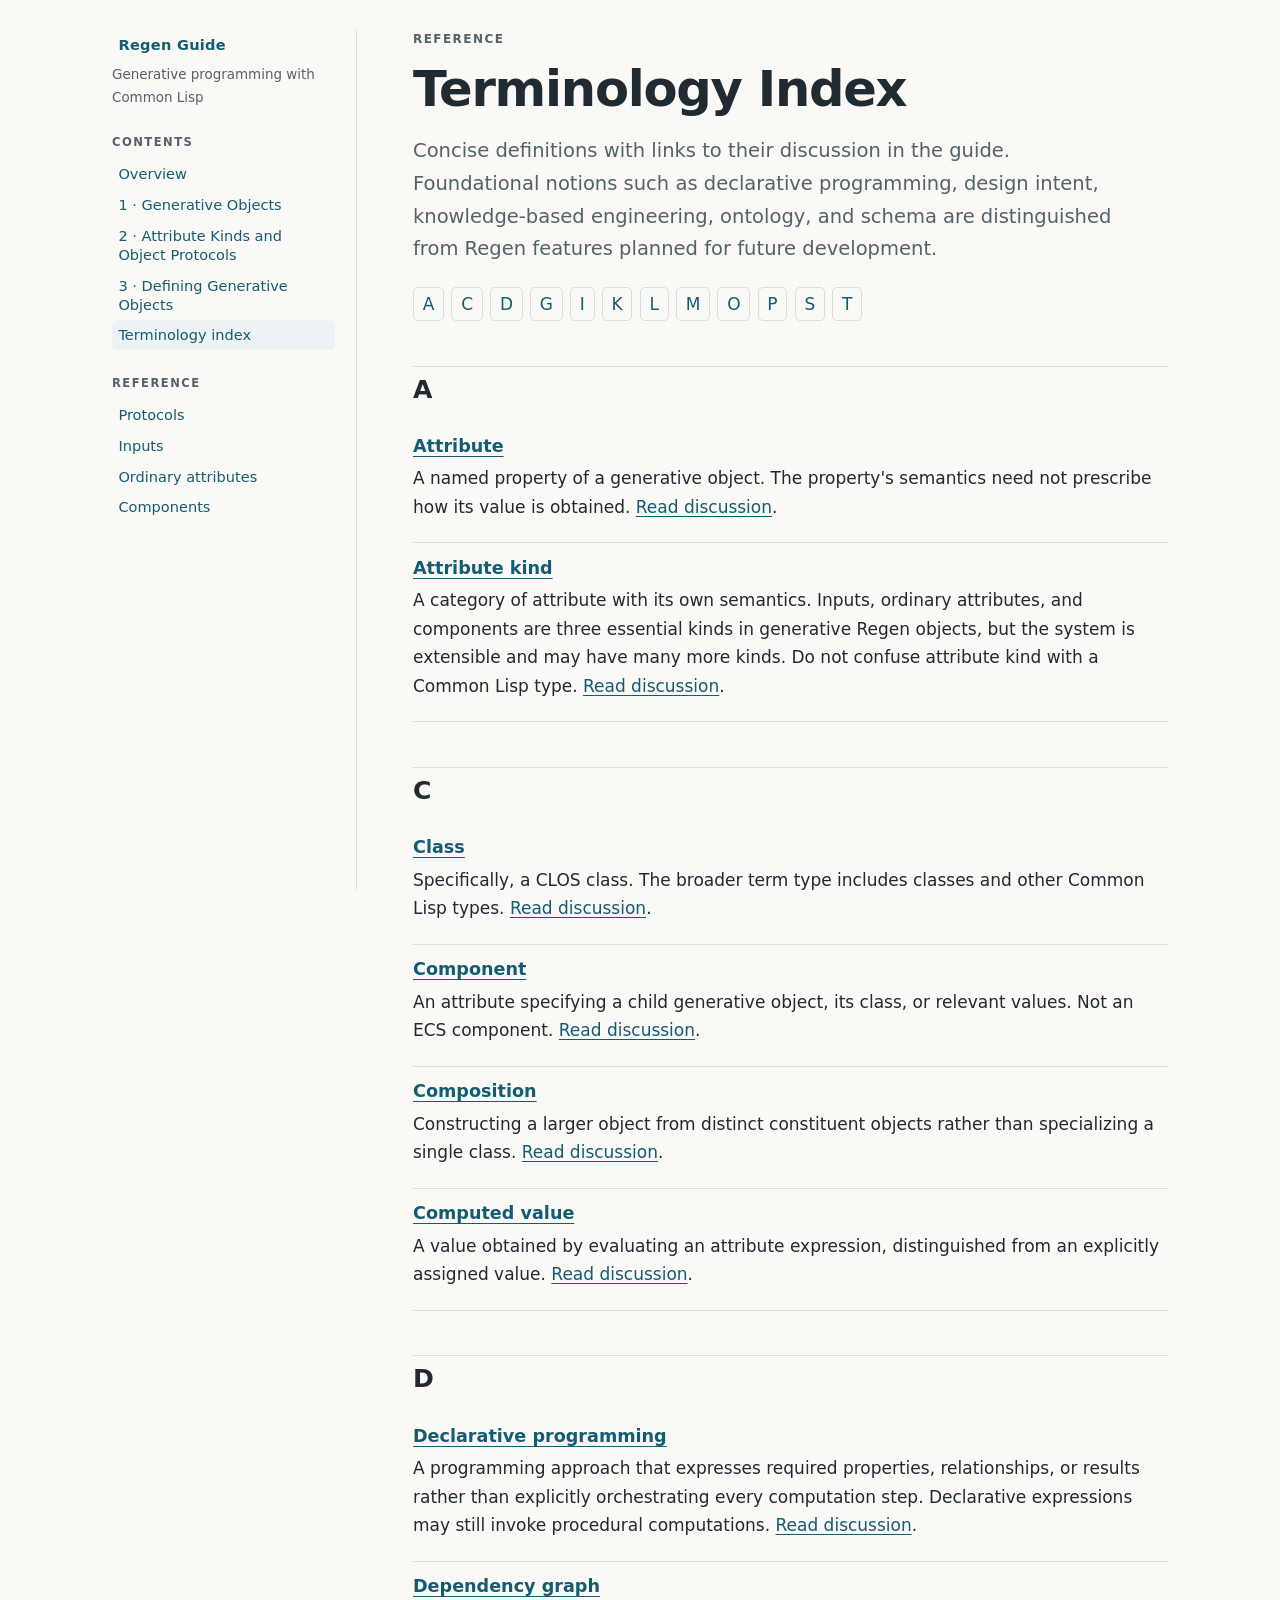
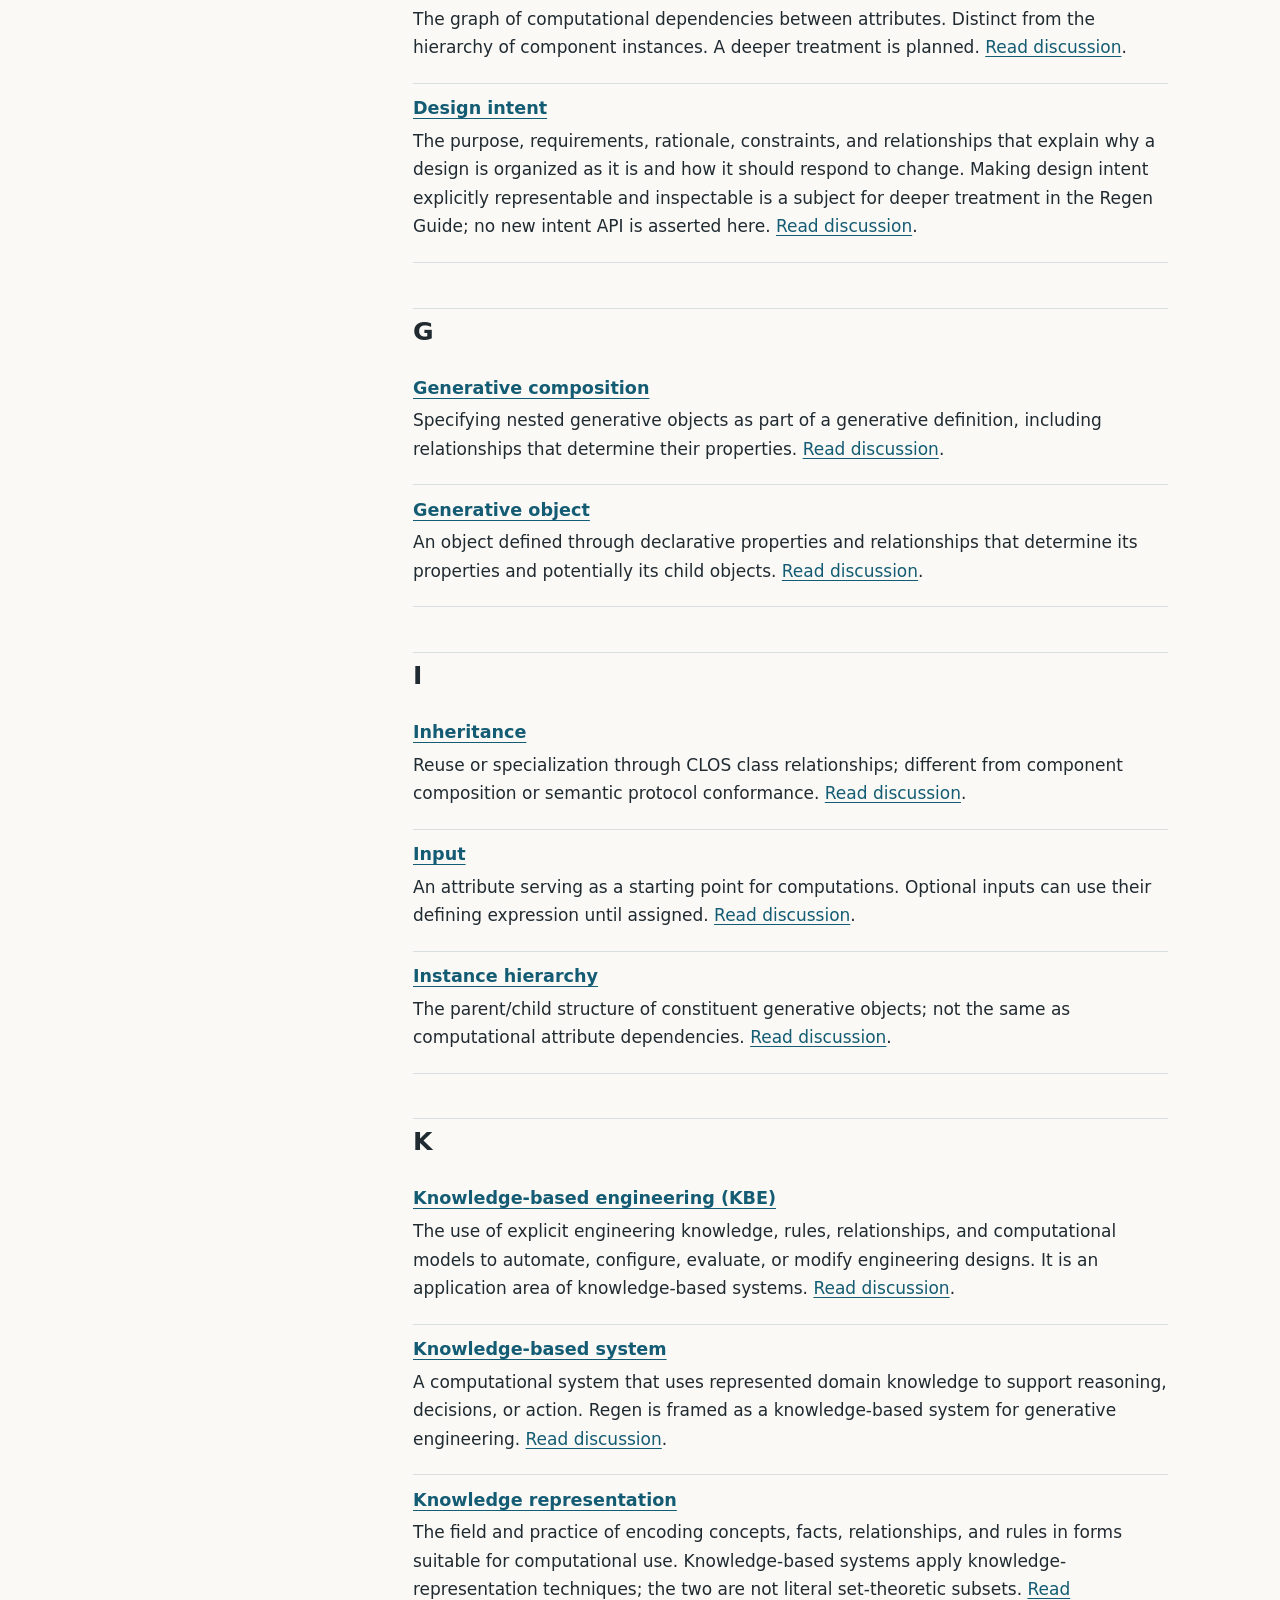
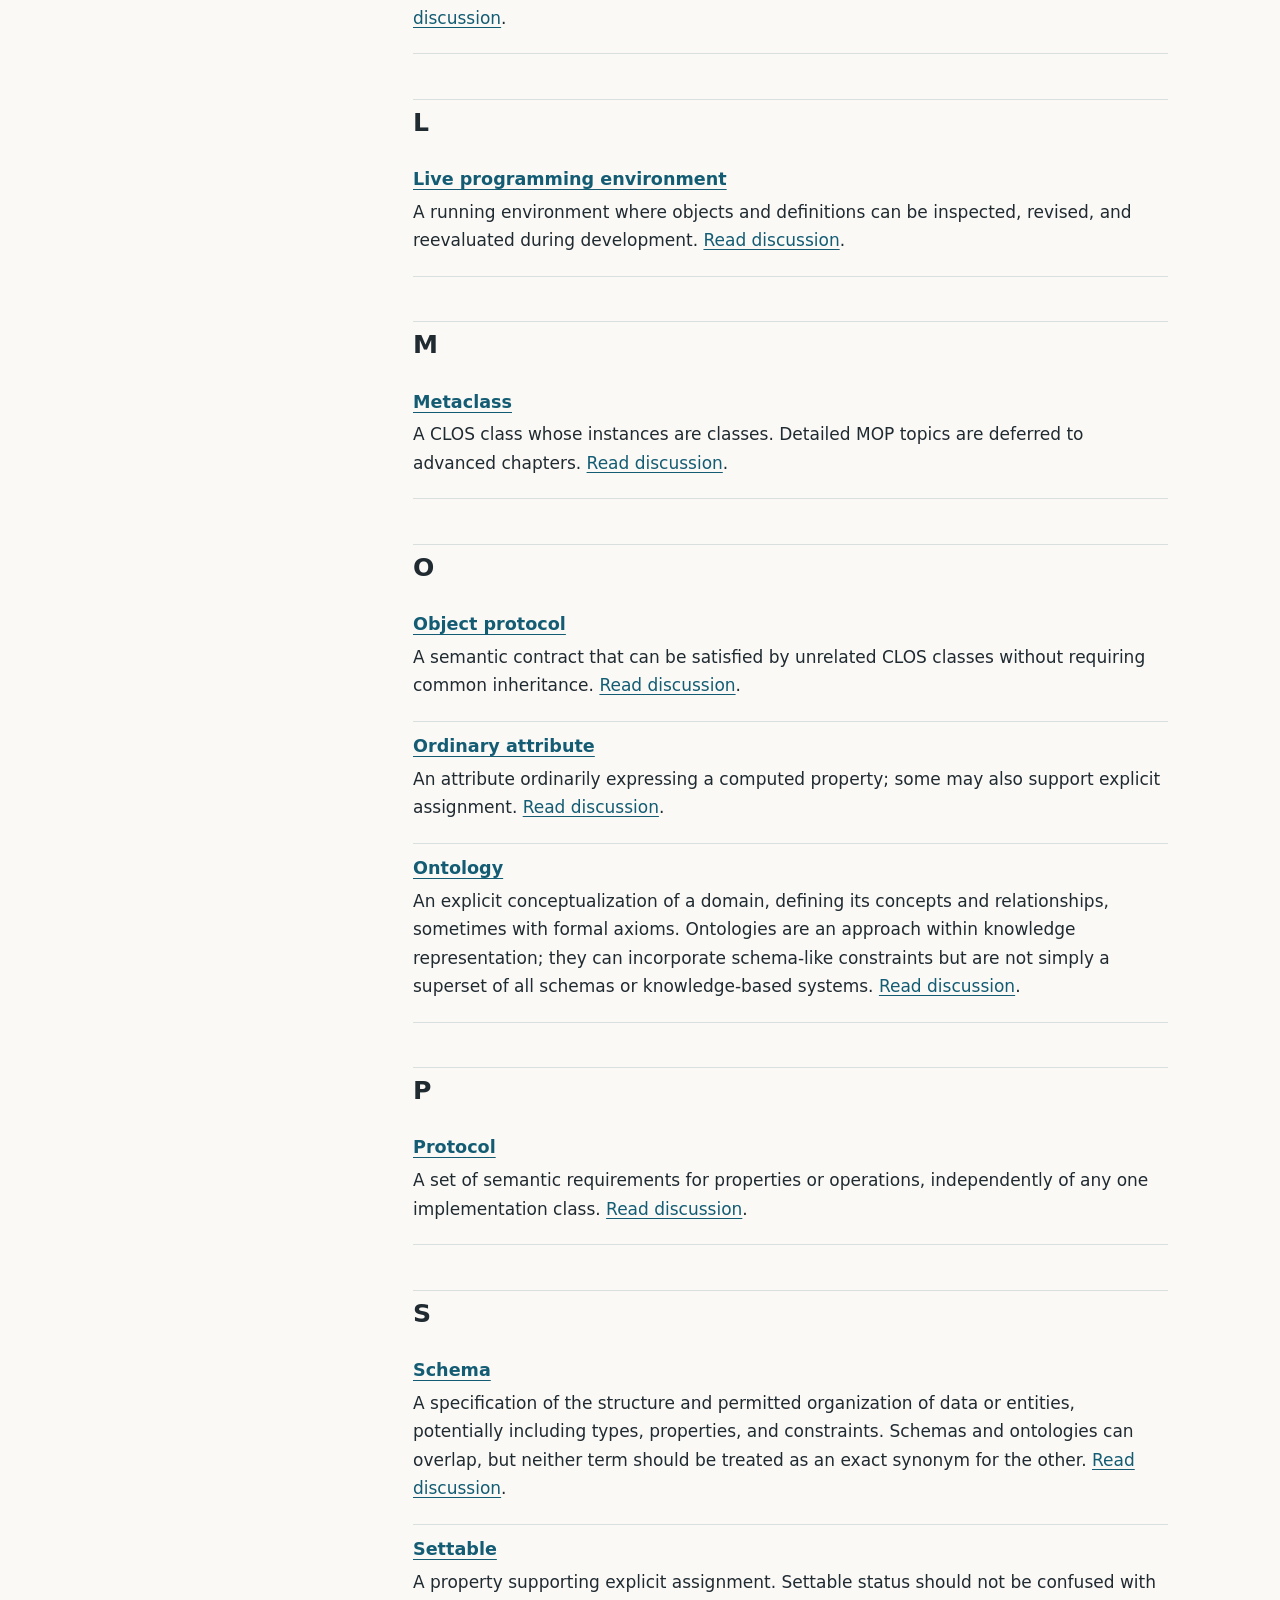
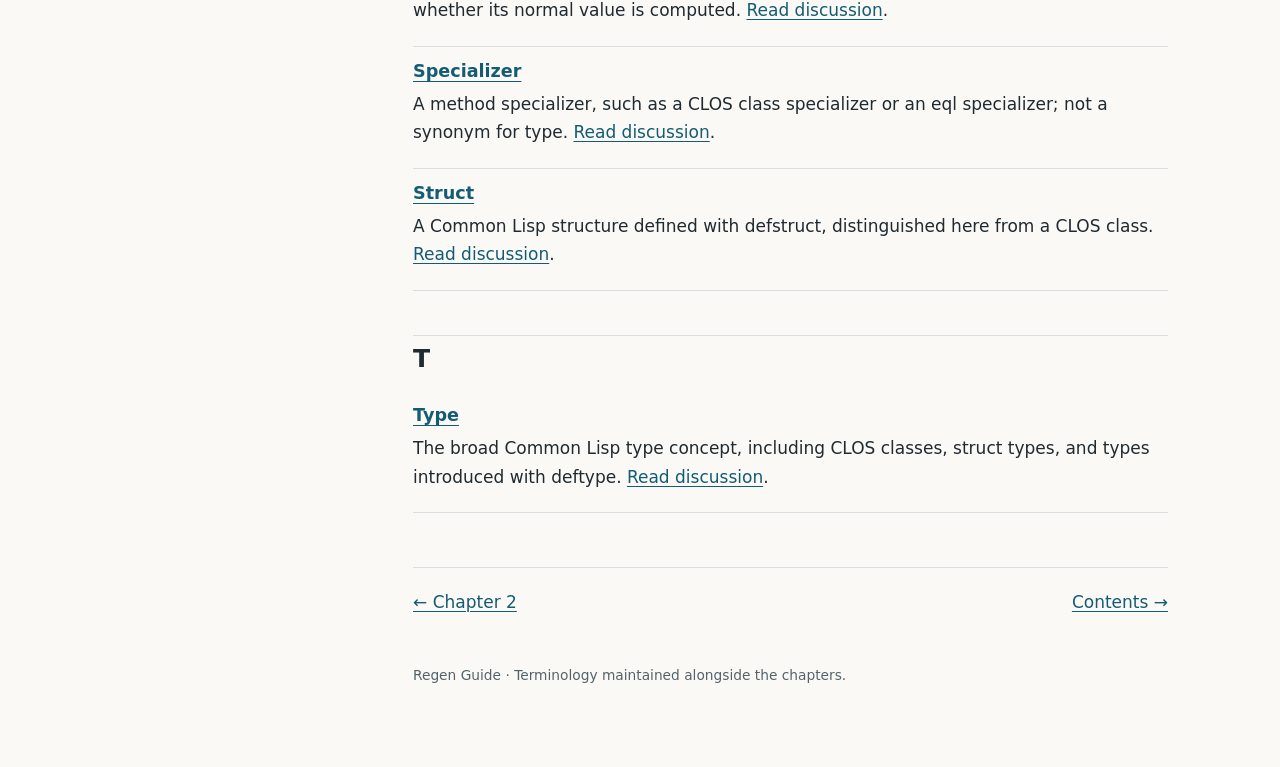
==== glossary.html @ fa3b8a9c "Link Chapter 3 into guide navigation" ====
<!doctype html><html lang="en"><head><meta charset="utf-8"><meta name="viewport" content="width=device-width,initial-scale=1"><meta name="description" content="Alphabetical terminology index for Regen generative programming"><title>Terminology Index · Regen Guide</title><link rel="stylesheet" href="assets/site.css"></head><body><a class="skip" href="#content">Skip to content</a><div class="layout"><aside class="sidebar" aria-label="Guide navigation"><a class="brand" href="index.html">Regen Guide</a><p class="subtitle">Generative programming with Common Lisp</p><nav class="links"><div class="nav-heading">Contents</div><a href="index.html">Overview</a><a href="chapters/01-generative-objects.html">1 · Generative Objects</a><a href="chapters/02-attribute-kinds-and-object-protocols.html">2 · Attribute Kinds and Object Protocols</a><a href="chapters/03-defining-generative-objects.html">3 · Defining Generative Objects</a><a href="glossary.html" aria-current="page">Terminology index</a><div class="nav-heading">Reference</div><a href="#protocol">Protocols</a><a href="#input">Inputs</a><a href="#ordinary-attribute">Ordinary attributes</a><a href="#component">Components</a></nav></aside><main id="content"><header class="eyebrow">Reference</header><h1>Terminology Index</h1><p class="lead">Concise definitions with links to their discussion in the guide. Foundational notions such as declarative programming, design intent, knowledge-based engineering, ontology, and schema are distinguished from Regen features planned for future development.</p><nav aria-label="Alphabetical index" class="alphabet"><a href="#letter-A">A</a><a href="#letter-C">C</a><a href="#letter-D">D</a><a href="#letter-G">G</a><a href="#letter-I">I</a><a href="#letter-K">K</a><a href="#letter-L">L</a><a href="#letter-M">M</a><a href="#letter-O">O</a><a href="#letter-P">P</a><a href="#letter-S">S</a><a href="#letter-T">T</a></nav><dl><h2 id="letter-A">A</h2><div class="definition term" id="attribute"><dt><a href="#attribute">Attribute</a></dt><dd>A named property of a generative object. The property's semantics need not prescribe how its value is obtained. <a href="chapters/02-attribute-kinds-and-object-protocols.html#2-1">Read discussion</a>.</dd></div><div class="definition term" id="attribute-kind"><dt><a href="#attribute-kind">Attribute kind</a></dt><dd>A category of attribute with its own semantics. Inputs, ordinary attributes, and components are three essential kinds in generative Regen objects, but the system is extensible and may have many more kinds. Do not confuse attribute kind with a Common Lisp type. <a href="chapters/02-attribute-kinds-and-object-protocols.html#2-1">Read discussion</a>.</dd></div><h2 id="letter-C">C</h2><div class="definition term" id="class"><dt><a href="#class">Class</a></dt><dd>Specifically, a CLOS class. The broader term type includes classes and other Common Lisp types. <a href="chapters/01-generative-objects.html#1-5">Read discussion</a>.</dd></div><div class="definition term" id="component"><dt><a href="#component">Component</a></dt><dd>An attribute specifying a child generative object, its class, or relevant values. Not an ECS component. <a href="chapters/02-attribute-kinds-and-object-protocols.html#2-4">Read discussion</a>.</dd></div><div class="definition term" id="composition"><dt><a href="#composition">Composition</a></dt><dd>Constructing a larger object from distinct constituent objects rather than specializing a single class. <a href="chapters/02-attribute-kinds-and-object-protocols.html#2-5">Read discussion</a>.</dd></div><div class="definition term" id="computed-value"><dt><a href="#computed-value">Computed value</a></dt><dd>A value obtained by evaluating an attribute expression, distinguished from an explicitly assigned value. <a href="chapters/02-attribute-kinds-and-object-protocols.html#2-3">Read discussion</a>.</dd></div><h2 id="letter-D">D</h2><div class="definition term" id="declarative-programming"><dt><a href="#declarative-programming">Declarative programming</a></dt><dd>A programming approach that expresses required properties, relationships, or results rather than explicitly orchestrating every computation step. Declarative expressions may still invoke procedural computations. <a href="chapters/01-generative-objects.html#1-2">Read discussion</a>.</dd></div><div class="definition term" id="dependency-graph"><dt><a href="#dependency-graph">Dependency graph</a></dt><dd>The graph of computational dependencies between attributes. Distinct from the hierarchy of component instances. A deeper treatment is planned. <a href="chapters/01-generative-objects.html#1-4">Read discussion</a>.</dd></div><div class="definition term" id="design-intent"><dt><a href="#design-intent">Design intent</a></dt><dd>The purpose, requirements, rationale, constraints, and relationships that explain why a design is organized as it is and how it should respond to change. Making design intent explicitly representable and inspectable is a subject for deeper treatment in the Regen Guide; no new intent API is asserted here. <a href="chapters/01-generative-objects.html#1-2">Read discussion</a>.</dd></div><h2 id="letter-G">G</h2><div class="definition term" id="generative-composition"><dt><a href="#generative-composition">Generative composition</a></dt><dd>Specifying nested generative objects as part of a generative definition, including relationships that determine their properties. <a href="chapters/01-generative-objects.html#1-4">Read discussion</a>.</dd></div><div class="definition term" id="generative-object"><dt><a href="#generative-object">Generative object</a></dt><dd>An object defined through declarative properties and relationships that determine its properties and potentially its child objects. <a href="chapters/01-generative-objects.html#1-1">Read discussion</a>.</dd></div><h2 id="letter-I">I</h2><div class="definition term" id="inheritance"><dt><a href="#inheritance">Inheritance</a></dt><dd>Reuse or specialization through CLOS class relationships; different from component composition or semantic protocol conformance. <a href="chapters/02-attribute-kinds-and-object-protocols.html#2-5">Read discussion</a>.</dd></div><div class="definition term" id="input"><dt><a href="#input">Input</a></dt><dd>An attribute serving as a starting point for computations. Optional inputs can use their defining expression until assigned. <a href="chapters/02-attribute-kinds-and-object-protocols.html#2-2">Read discussion</a>.</dd></div><div class="definition term" id="instance-hierarchy"><dt><a href="#instance-hierarchy">Instance hierarchy</a></dt><dd>The parent/child structure of constituent generative objects; not the same as computational attribute dependencies. <a href="chapters/01-generative-objects.html#1-4">Read discussion</a>.</dd></div><h2 id="letter-K">K</h2><div class="definition term" id="knowledge-based-engineering"><dt><a href="#knowledge-based-engineering">Knowledge-based engineering (KBE)</a></dt><dd>The use of explicit engineering knowledge, rules, relationships, and computational models to automate, configure, evaluate, or modify engineering designs. It is an application area of knowledge-based systems. <a href="chapters/01-generative-objects.html#1-5">Read discussion</a>.</dd></div><div class="definition term" id="knowledge-based-system"><dt><a href="#knowledge-based-system">Knowledge-based system</a></dt><dd>A computational system that uses represented domain knowledge to support reasoning, decisions, or action. Regen is framed as a knowledge-based system for generative engineering. <a href="chapters/01-generative-objects.html#1-5">Read discussion</a>.</dd></div><div class="definition term" id="knowledge-representation"><dt><a href="#knowledge-representation">Knowledge representation</a></dt><dd>The field and practice of encoding concepts, facts, relationships, and rules in forms suitable for computational use. Knowledge-based systems apply knowledge-representation techniques; the two are not literal set-theoretic subsets. <a href="chapters/01-generative-objects.html#1-5">Read discussion</a>.</dd></div><h2 id="letter-L">L</h2><div class="definition term" id="live-environment"><dt><a href="#live-environment">Live programming environment</a></dt><dd>A running environment where objects and definitions can be inspected, revised, and reevaluated during development. <a href="chapters/01-generative-objects.html#1-6">Read discussion</a>.</dd></div><h2 id="letter-M">M</h2><div class="definition term" id="metaclass"><dt><a href="#metaclass">Metaclass</a></dt><dd>A CLOS class whose instances are classes. Detailed MOP topics are deferred to advanced chapters. <a href="chapters/01-generative-objects.html#1-5">Read discussion</a>.</dd></div><h2 id="letter-O">O</h2><div class="definition term" id="object-protocol"><dt><a href="#object-protocol">Object protocol</a></dt><dd>A semantic contract that can be satisfied by unrelated CLOS classes without requiring common inheritance. <a href="chapters/02-attribute-kinds-and-object-protocols.html#2-7">Read discussion</a>.</dd></div><div class="definition term" id="ordinary-attribute"><dt><a href="#ordinary-attribute">Ordinary attribute</a></dt><dd>An attribute ordinarily expressing a computed property; some may also support explicit assignment. <a href="chapters/02-attribute-kinds-and-object-protocols.html#2-3">Read discussion</a>.</dd></div><div class="definition term" id="ontology"><dt><a href="#ontology">Ontology</a></dt><dd>An explicit conceptualization of a domain, defining its concepts and relationships, sometimes with formal axioms. Ontologies are an approach within knowledge representation; they can incorporate schema-like constraints but are not simply a superset of all schemas or knowledge-based systems. <a href="chapters/01-generative-objects.html#1-5">Read discussion</a>.</dd></div><h2 id="letter-P">P</h2><div class="definition term" id="protocol"><dt><a href="#protocol">Protocol</a></dt><dd>A set of semantic requirements for properties or operations, independently of any one implementation class. <a href="chapters/02-attribute-kinds-and-object-protocols.html#2-7">Read discussion</a>.</dd></div><h2 id="letter-S">S</h2><div class="definition term" id="schema"><dt><a href="#schema">Schema</a></dt><dd>A specification of the structure and permitted organization of data or entities, potentially including types, properties, and constraints. Schemas and ontologies can overlap, but neither term should be treated as an exact synonym for the other. <a href="chapters/01-generative-objects.html#1-5">Read discussion</a>.</dd></div><div class="definition term" id="settable"><dt><a href="#settable">Settable</a></dt><dd>A property supporting explicit assignment. Settable status should not be confused with whether its normal value is computed. <a href="chapters/02-attribute-kinds-and-object-protocols.html#2-3">Read discussion</a>.</dd></div><div class="definition term" id="specializer"><dt><a href="#specializer">Specializer</a></dt><dd>A method specializer, such as a CLOS class specializer or an eql specializer; not a synonym for type. <a href="chapters/01-generative-objects.html#1-5">Read discussion</a>.</dd></div><div class="definition term" id="struct"><dt><a href="#struct">Struct</a></dt><dd>A Common Lisp structure defined with defstruct, distinguished here from a CLOS class. <a href="chapters/01-generative-objects.html#1-5">Read discussion</a>.</dd></div><h2 id="letter-T">T</h2><div class="definition term" id="type"><dt><a href="#type">Type</a></dt><dd>The broad Common Lisp type concept, including CLOS classes, struct types, and types introduced with deftype. <a href="chapters/01-generative-objects.html#1-5">Read discussion</a>.</dd></div></dl><nav class="bottomnav" aria-label="Site navigation"><a href="chapters/02-attribute-kinds-and-object-protocols.html">← Chapter 2</a><a href="index.html">Contents →</a></nav><footer>Regen Guide · Terminology maintained alongside the chapters.</footer></main></div></body></html>
---- assets/site.css ----
:root{color-scheme:light dark;--bg:#faf9f6;--ink:#202a31;--muted:#53636a;--paper:#fff;--line:#d9dedf;--accent:#145c73;--subtle:#edf3f4;--max:1120px}
@media(prefers-color-scheme:dark){:root{--bg:#171d20;--ink:#e8ebec;--muted:#acb9be;--paper:#20282c;--line:#3b494d;--accent:#91d4e5;--subtle:#273337}}
*{box-sizing:border-box}html{scroll-behavior:smooth;scroll-padding-top:1.4rem}body{margin:0;background:var(--bg);color:var(--ink);font:17px/1.68 system-ui,-apple-system,BlinkMacSystemFont,"Segoe UI",sans-serif}a{color:var(--accent);text-underline-offset:.2em}a:hover{text-decoration-thickness:2px}.skip{position:absolute;left:-1000px;top:0;background:var(--paper);padding:.5rem}.skip:focus{left:1rem;z-index:5}.layout{max-width:var(--max);margin:auto;display:grid;grid-template-columns:245px minmax(0,1fr);gap:3.5rem;padding:1.8rem 2rem 5rem}.sidebar{position:sticky;top:1.2rem;height:calc(100vh - 2.4rem);overflow-y:auto;overscroll-behavior:contain;align-self:start;border-right:1px solid var(--line);padding-right:1.3rem}.brand{font-weight:800;font-size:1.28rem;letter-spacing:.02em;text-decoration:none}.subtitle{color:var(--muted);font-size:.84rem;margin:.3rem 0 1.5rem}.nav-heading{font-size:.72rem;text-transform:uppercase;letter-spacing:.13em;color:var(--muted);font-weight:750;margin:1.5rem 0 .35rem}.sidebar a{display:block;padding:.36rem .4rem;border-radius:5px;text-decoration:none;line-height:1.32;font-size:.91rem}.sidebar a:hover,.sidebar a[aria-current=page]{background:var(--subtle)}main{min-width:0;max-width:770px}header.eyebrow{font-size:.75rem;text-transform:uppercase;letter-spacing:.12em;color:var(--muted);font-weight:750}h1,h2,h3{line-height:1.22;letter-spacing:-.025em}h1{font-size:clamp(2rem,4vw,3.1rem);margin:.6rem 0 1rem}h2{font-size:1.57rem;margin:2.8rem 0 1rem;padding-top:.5rem;border-top:1px solid var(--line)}h3{font-size:1.17rem;margin-top:1.7rem}p{margin:.85rem 0 1.3rem}ul,ol{padding-left:1.35rem}li{margin:.38rem 0}.lead{font-size:1.22rem;color:var(--muted);max-width:44rem}.card{background:var(--paper);border:1px solid var(--line);border-radius:10px;padding:1.25rem 1.4rem;margin:1rem 0}.card h3{margin:.1rem 0 .5rem}.grid{display:grid;grid-template-columns:repeat(auto-fit,minmax(230px,1fr));gap:1rem}.grid .card{margin:0}.toc{list-style:none;padding:0}.toc li{padding:.26rem 0}.note{border-left:3px solid var(--accent);background:var(--subtle);padding:.8rem 1rem;margin:1.6rem 0}.badge{font-size:.72rem;padding:.15rem .43rem;border:1px solid var(--line);border-radius:100px;color:var(--muted);white-space:nowrap}.term{scroll-margin-top:1rem}.definition{border-bottom:1px solid var(--line);padding:.65rem 0 1.1rem}.definition dt{font-weight:750;font-size:1.1rem}.definition dd{margin:.2rem 0}.alphabet{display:flex;flex-wrap:wrap;gap:.45rem;margin:1.3rem 0}.alphabet a{border:1px solid var(--line);border-radius:5px;padding:.1rem .55rem;text-decoration:none}.bottomnav{display:flex;justify-content:space-between;flex-wrap:wrap;gap:1.2rem;margin-top:3.4rem;border-top:1px solid var(--line);padding-top:1.2rem}footer{font-size:.86rem;color:var(--muted);margin-top:3rem}code{font-size:.93em;background:var(--subtle);padding:.09rem .22rem;border-radius:3px}a:focus-visible{outline:2px solid var(--accent);outline-offset:3px}@media(max-width:760px){.layout{display:block;padding:1.2rem 1.15rem 3rem}.sidebar{position:static;height:auto;border-right:0;border-bottom:1px solid var(--line);padding:0 0 1rem;margin-bottom:1.8rem}.sidebar .links{display:flex;flex-wrap:wrap;gap:.25rem}.sidebar .nav-heading{width:100%;margin:1rem 0 0}.sidebar a{font-size:.86rem;padding:.32rem .5rem}h2{margin-top:2.1rem}}
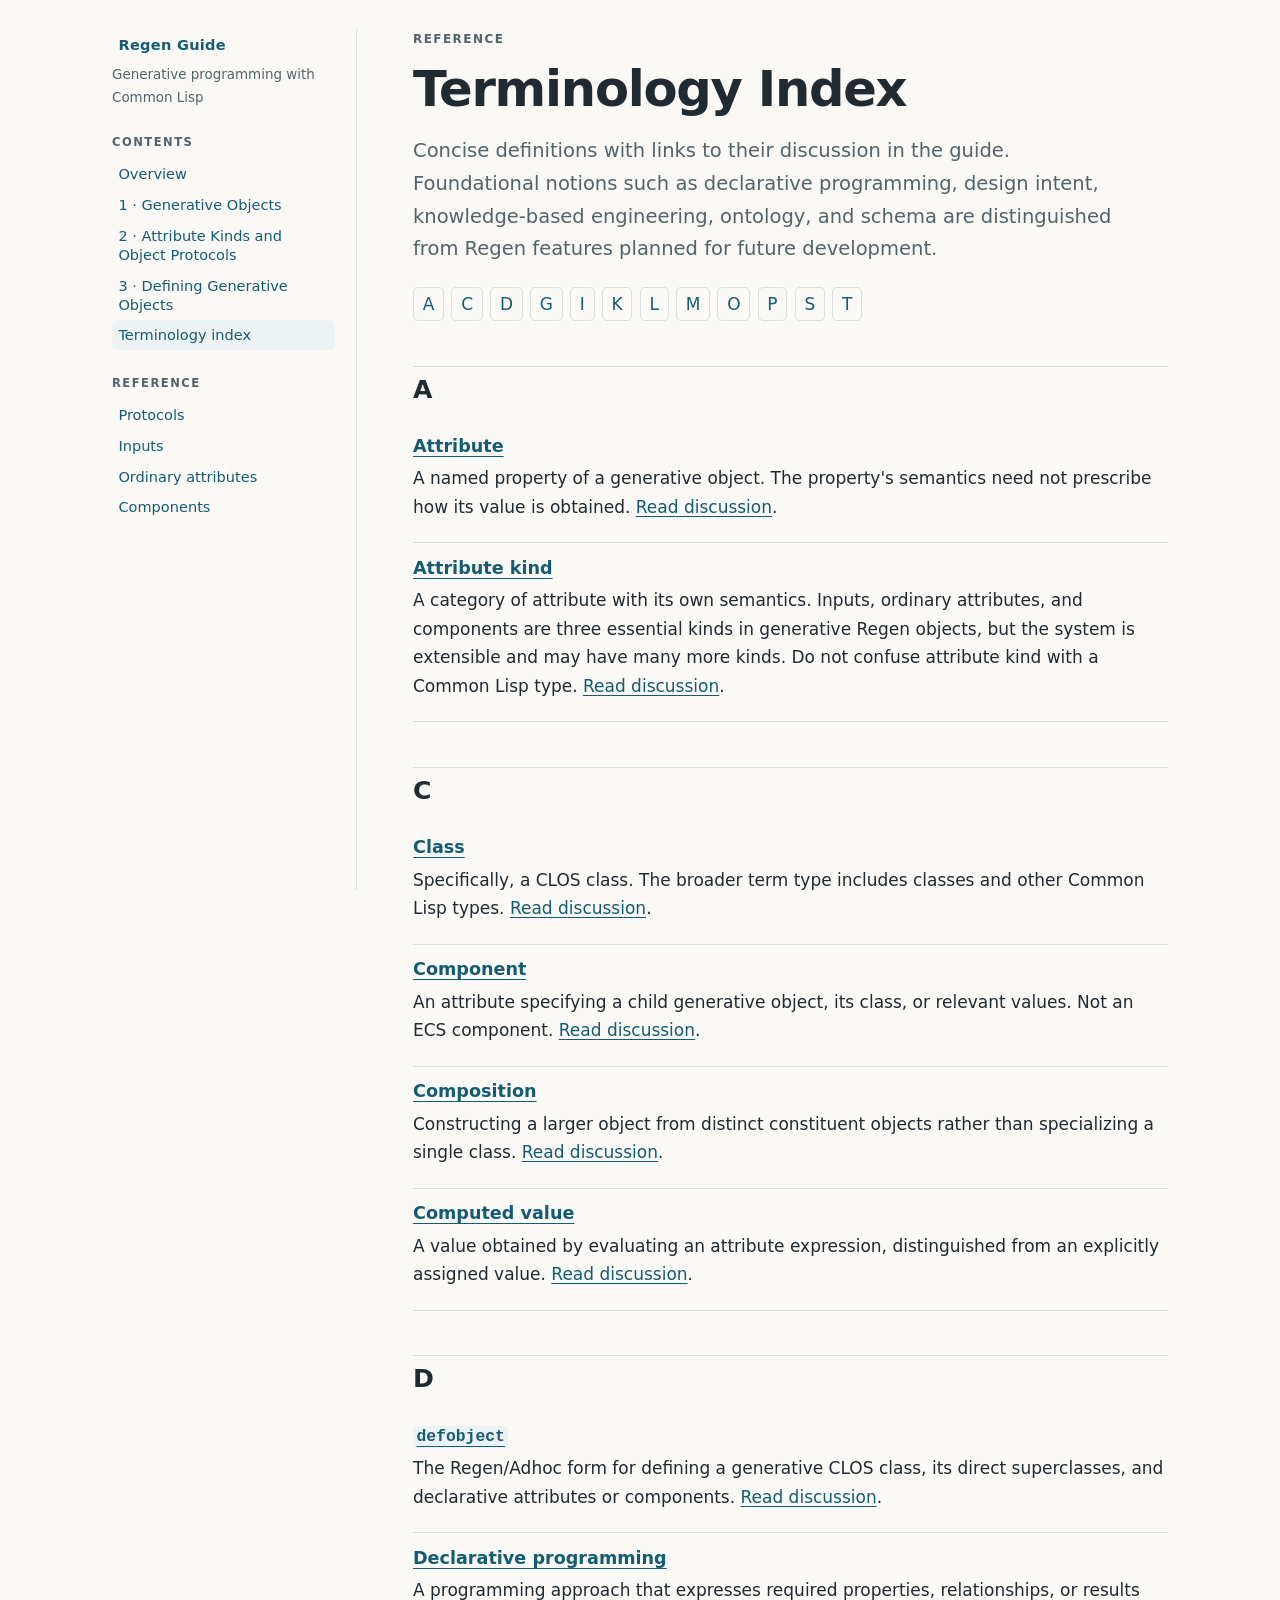
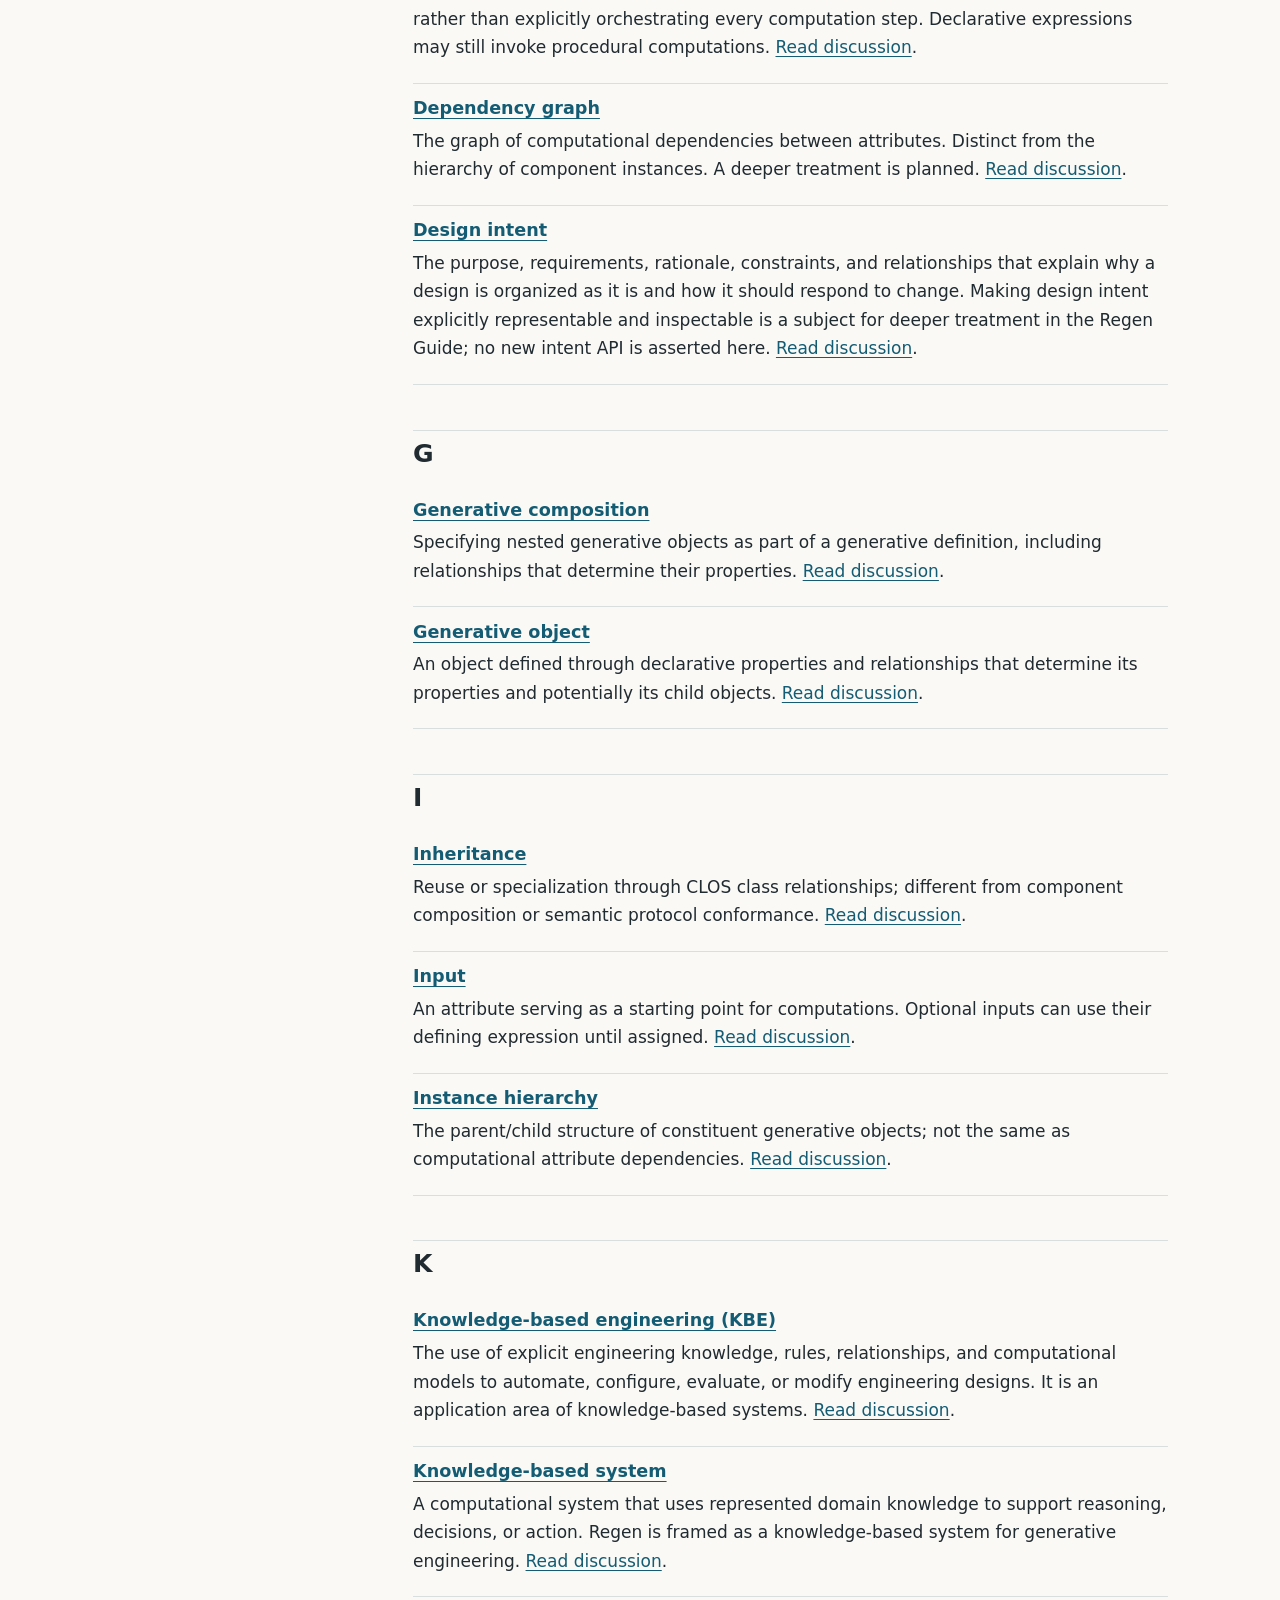
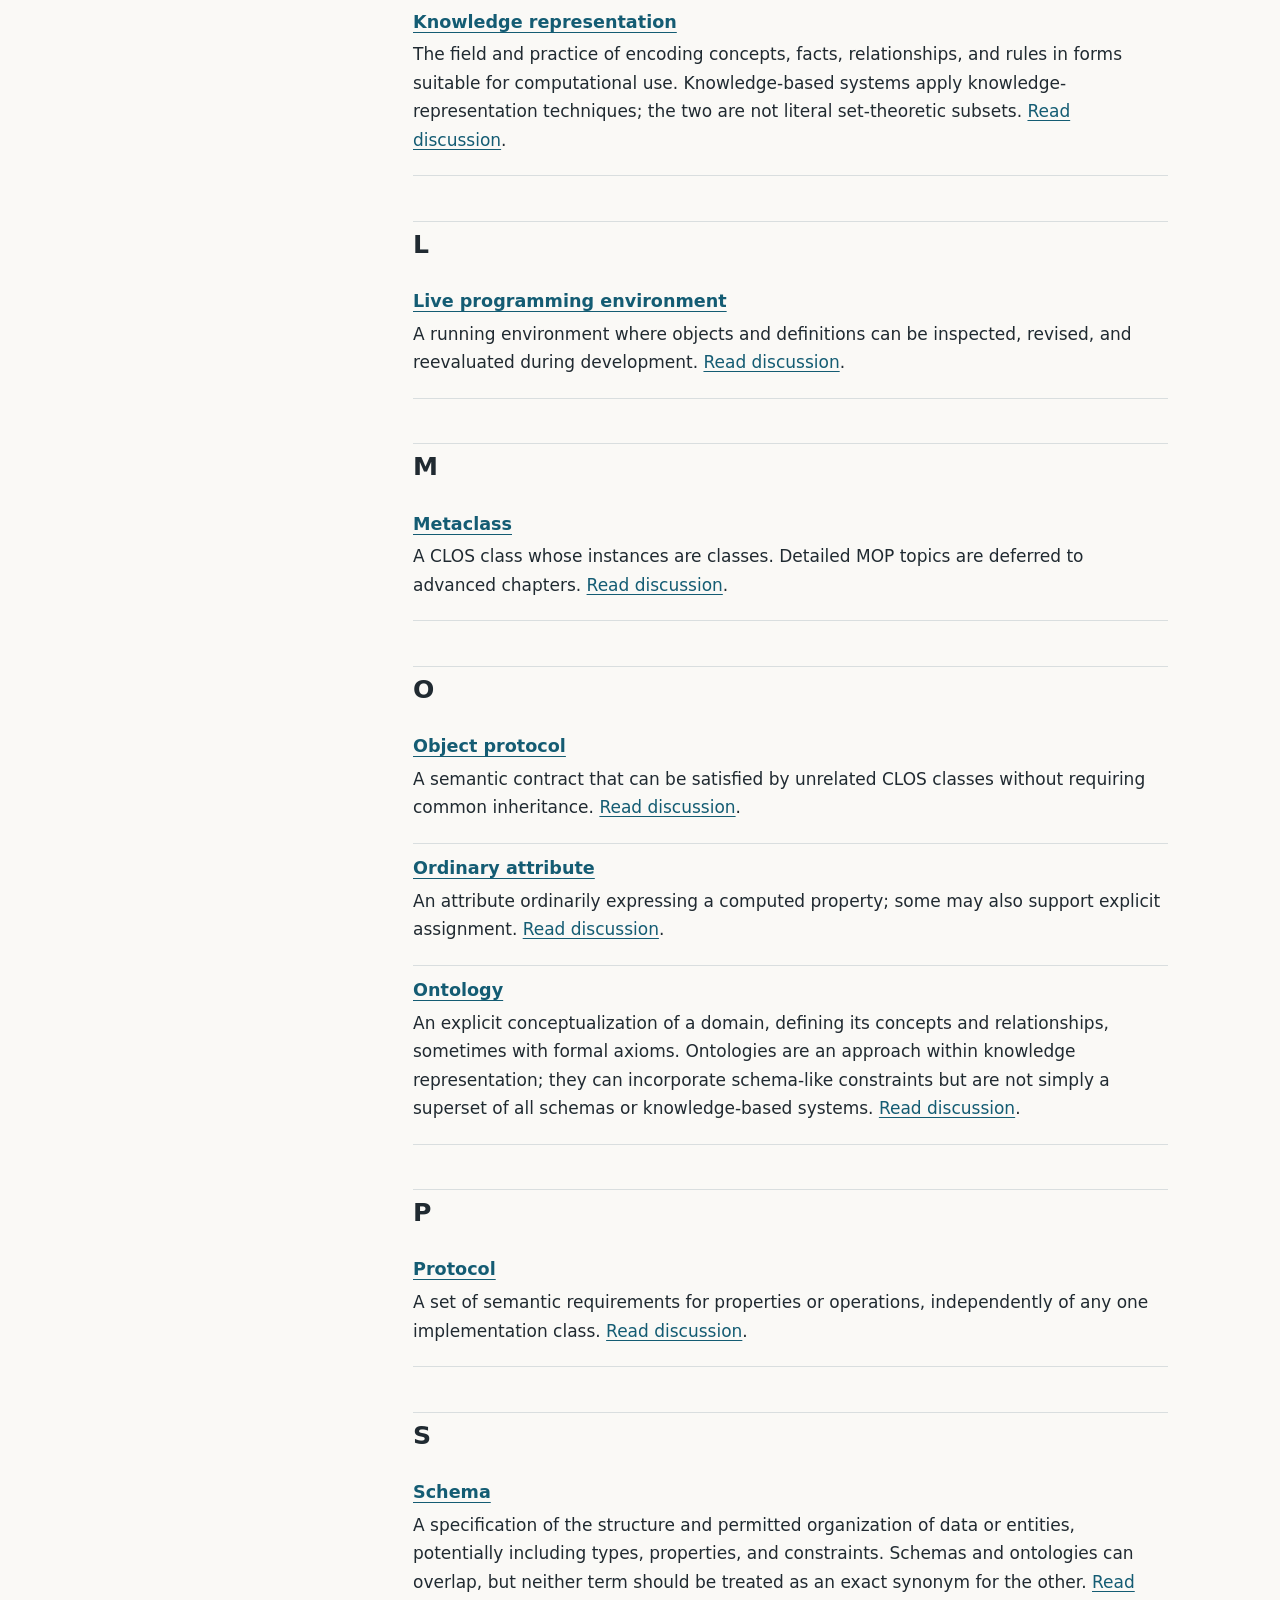
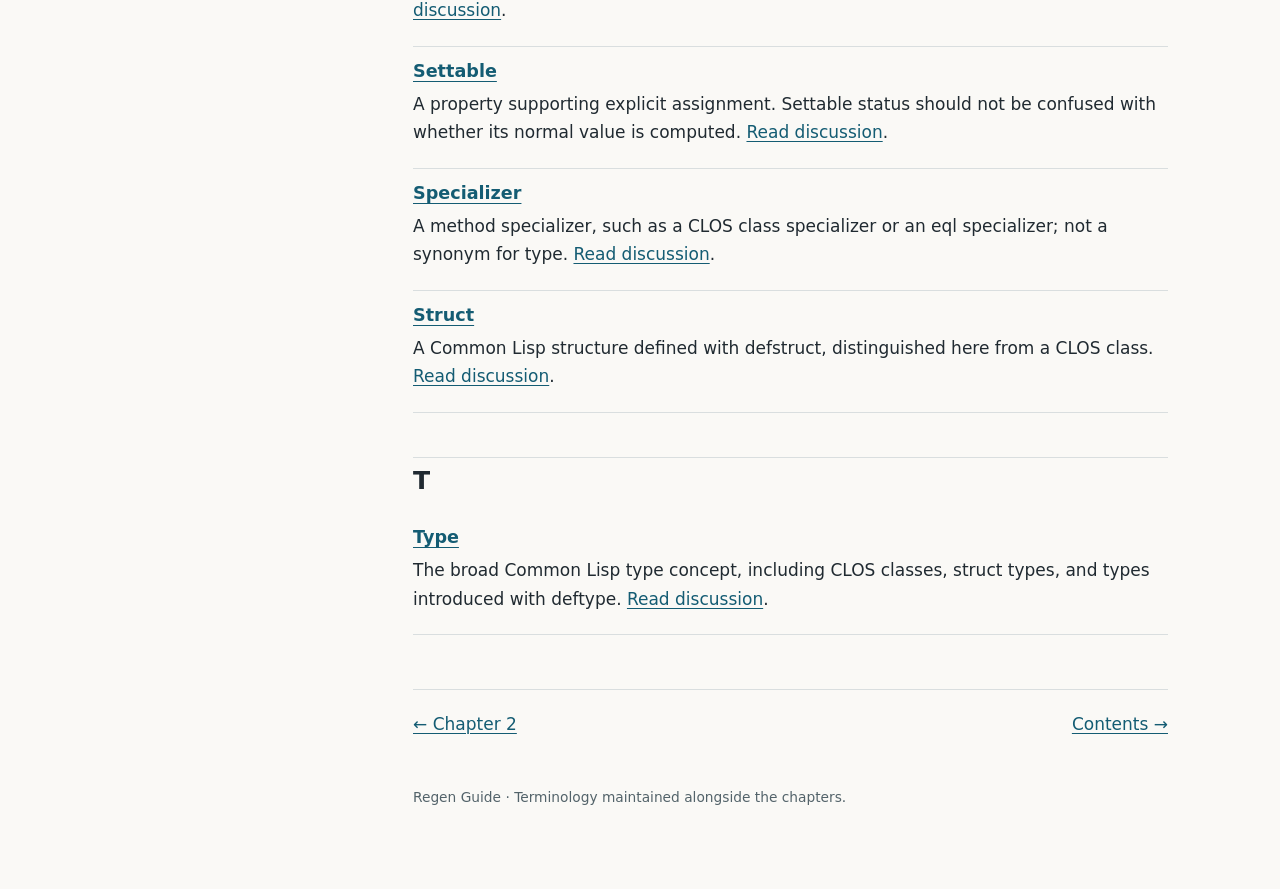
==== commit ea4453ad: "Index defobject syntax and link to Chapter 3" ====
--- a/glossary.html
+++ b/glossary.html
@@ -1 +1 @@
-<!doctype html><html lang="en"><head><meta charset="utf-8"><meta name="viewport" content="width=device-width,initial-scale=1"><meta name="description" content="Alphabetical terminology index for Regen generative programming"><title>Terminology Index · Regen Guide</title><link rel="stylesheet" href="assets/site.css"></head><body><a class="skip" href="#content">Skip to content</a><div class="layout"><aside class="sidebar" aria-label="Guide navigation"><a class="brand" href="index.html">Regen Guide</a><p class="subtitle">Generative programming with Common Lisp</p><nav class="links"><div class="nav-heading">Contents</div><a href="index.html">Overview</a><a href="chapters/01-generative-objects.html">1 · Generative Objects</a><a href="chapters/02-attribute-kinds-and-object-protocols.html">2 · Attribute Kinds and Object Protocols</a><a href="chapters/03-defining-generative-objects.html">3 · Defining Generative Objects</a><a href="glossary.html" aria-current="page">Terminology index</a><div class="nav-heading">Reference</div><a href="#protocol">Protocols</a><a href="#input">Inputs</a><a href="#ordinary-attribute">Ordinary attributes</a><a href="#component">Components</a></nav></aside><main id="content"><header class="eyebrow">Reference</header><h1>Terminology Index</h1><p class="lead">Concise definitions with links to their discussion in the guide. Foundational notions such as declarative programming, design intent, knowledge-based engineering, ontology, and schema are distinguished from Regen features planned for future development.</p><nav aria-label="Alphabetical index" class="alphabet"><a href="#letter-A">A</a><a href="#letter-C">C</a><a href="#letter-D">D</a><a href="#letter-G">G</a><a href="#letter-I">I</a><a href="#letter-K">K</a><a href="#letter-L">L</a><a href="#letter-M">M</a><a href="#letter-O">O</a><a href="#letter-P">P</a><a href="#letter-S">S</a><a href="#letter-T">T</a></nav><dl><h2 id="letter-A">A</h2><div class="definition term" id="attribute"><dt><a href="#attribute">Attribute</a></dt><dd>A named property of a generative object. The property's semantics need not prescribe how its value is obtained. <a href="chapters/02-attribute-kinds-and-object-protocols.html#2-1">Read discussion</a>.</dd></div><div class="definition term" id="attribute-kind"><dt><a href="#attribute-kind">Attribute kind</a></dt><dd>A category of attribute with its own semantics. Inputs, ordinary attributes, and components are three essential kinds in generative Regen objects, but the system is extensible and may have many more kinds. Do not confuse attribute kind with a Common Lisp type. <a href="chapters/02-attribute-kinds-and-object-protocols.html#2-1">Read discussion</a>.</dd></div><h2 id="letter-C">C</h2><div class="definition term" id="class"><dt><a href="#class">Class</a></dt><dd>Specifically, a CLOS class. The broader term type includes classes and other Common Lisp types. <a href="chapters/01-generative-objects.html#1-5">Read discussion</a>.</dd></div><div class="definition term" id="component"><dt><a href="#component">Component</a></dt><dd>An attribute specifying a child generative object, its class, or relevant values. Not an ECS component. <a href="chapters/02-attribute-kinds-and-object-protocols.html#2-4">Read discussion</a>.</dd></div><div class="definition term" id="composition"><dt><a href="#composition">Composition</a></dt><dd>Constructing a larger object from distinct constituent objects rather than specializing a single class. <a href="chapters/02-attribute-kinds-and-object-protocols.html#2-5">Read discussion</a>.</dd></div><div class="definition term" id="computed-value"><dt><a href="#computed-value">Computed value</a></dt><dd>A value obtained by evaluating an attribute expression, distinguished from an explicitly assigned value. <a href="chapters/02-attribute-kinds-and-object-protocols.html#2-3">Read discussion</a>.</dd></div><h2 id="letter-D">D</h2><div class="definition term" id="declarative-programming"><dt><a href="#declarative-programming">Declarative programming</a></dt><dd>A programming approach that expresses required properties, relationships, or results rather than explicitly orchestrating every computation step. Declarative expressions may still invoke procedural computations. <a href="chapters/01-generative-objects.html#1-2">Read discussion</a>.</dd></div><div class="definition term" id="dependency-graph"><dt><a href="#dependency-graph">Dependency graph</a></dt><dd>The graph of computational dependencies between attributes. Distinct from the hierarchy of component instances. A deeper treatment is planned. <a href="chapters/01-generative-objects.html#1-4">Read discussion</a>.</dd></div><div class="definition term" id="design-intent"><dt><a href="#design-intent">Design intent</a></dt><dd>The purpose, requirements, rationale, constraints, and relationships that explain why a design is organized as it is and how it should respond to change. Making design intent explicitly representable and inspectable is a subject for deeper treatment in the Regen Guide; no new intent API is asserted here. <a href="chapters/01-generative-objects.html#1-2">Read discussion</a>.</dd></div><h2 id="letter-G">G</h2><div class="definition term" id="generative-composition"><dt><a href="#generative-composition">Generative composition</a></dt><dd>Specifying nested generative objects as part of a generative definition, including relationships that determine their properties. <a href="chapters/01-generative-objects.html#1-4">Read discussion</a>.</dd></div><div class="definition term" id="generative-object"><dt><a href="#generative-object">Generative object</a></dt><dd>An object defined through declarative properties and relationships that determine its properties and potentially its child objects. <a href="chapters/01-generative-objects.html#1-1">Read discussion</a>.</dd></div><h2 id="letter-I">I</h2><div class="definition term" id="inheritance"><dt><a href="#inheritance">Inheritance</a></dt><dd>Reuse or specialization through CLOS class relationships; different from component composition or semantic protocol conformance. <a href="chapters/02-attribute-kinds-and-object-protocols.html#2-5">Read discussion</a>.</dd></div><div class="definition term" id="input"><dt><a href="#input">Input</a></dt><dd>An attribute serving as a starting point for computations. Optional inputs can use their defining expression until assigned. <a href="chapters/02-attribute-kinds-and-object-protocols.html#2-2">Read discussion</a>.</dd></div><div class="definition term" id="instance-hierarchy"><dt><a href="#instance-hierarchy">Instance hierarchy</a></dt><dd>The parent/child structure of constituent generative objects; not the same as computational attribute dependencies. <a href="chapters/01-generative-objects.html#1-4">Read discussion</a>.</dd></div><h2 id="letter-K">K</h2><div class="definition term" id="knowledge-based-engineering"><dt><a href="#knowledge-based-engineering">Knowledge-based engineering (KBE)</a></dt><dd>The use of explicit engineering knowledge, rules, relationships, and computational models to automate, configure, evaluate, or modify engineering designs. It is an application area of knowledge-based systems. <a href="chapters/01-generative-objects.html#1-5">Read discussion</a>.</dd></div><div class="definition term" id="knowledge-based-system"><dt><a href="#knowledge-based-system">Knowledge-based system</a></dt><dd>A computational system that uses represented domain knowledge to support reasoning, decisions, or action. Regen is framed as a knowledge-based system for generative engineering. <a href="chapters/01-generative-objects.html#1-5">Read discussion</a>.</dd></div><div class="definition term" id="knowledge-representation"><dt><a href="#knowledge-representation">Knowledge representation</a></dt><dd>The field and practice of encoding concepts, facts, relationships, and rules in forms suitable for computational use. Knowledge-based systems apply knowledge-representation techniques; the two are not literal set-theoretic subsets. <a href="chapters/01-generative-objects.html#1-5">Read discussion</a>.</dd></div><h2 id="letter-L">L</h2><div class="definition term" id="live-environment"><dt><a href="#live-environment">Live programming environment</a></dt><dd>A running environment where objects and definitions can be inspected, revised, and reevaluated during development. <a href="chapters/01-generative-objects.html#1-6">Read discussion</a>.</dd></div><h2 id="letter-M">M</h2><div class="definition term" id="metaclass"><dt><a href="#metaclass">Metaclass</a></dt><dd>A CLOS class whose instances are classes. Detailed MOP topics are deferred to advanced chapters. <a href="chapters/01-generative-objects.html#1-5">Read discussion</a>.</dd></div><h2 id="letter-O">O</h2><div class="definition term" id="object-protocol"><dt><a href="#object-protocol">Object protocol</a></dt><dd>A semantic contract that can be satisfied by unrelated CLOS classes without requiring common inheritance. <a href="chapters/02-attribute-kinds-and-object-protocols.html#2-7">Read discussion</a>.</dd></div><div class="definition term" id="ordinary-attribute"><dt><a href="#ordinary-attribute">Ordinary attribute</a></dt><dd>An attribute ordinarily expressing a computed property; some may also support explicit assignment. <a href="chapters/02-attribute-kinds-and-object-protocols.html#2-3">Read discussion</a>.</dd></div><div class="definition term" id="ontology"><dt><a href="#ontology">Ontology</a></dt><dd>An explicit conceptualization of a domain, defining its concepts and relationships, sometimes with formal axioms. Ontologies are an approach within knowledge representation; they can incorporate schema-like constraints but are not simply a superset of all schemas or knowledge-based systems. <a href="chapters/01-generative-objects.html#1-5">Read discussion</a>.</dd></div><h2 id="letter-P">P</h2><div class="definition term" id="protocol"><dt><a href="#protocol">Protocol</a></dt><dd>A set of semantic requirements for properties or operations, independently of any one implementation class. <a href="chapters/02-attribute-kinds-and-object-protocols.html#2-7">Read discussion</a>.</dd></div><h2 id="letter-S">S</h2><div class="definition term" id="schema"><dt><a href="#schema">Schema</a></dt><dd>A specification of the structure and permitted organization of data or entities, potentially including types, properties, and constraints. Schemas and ontologies can overlap, but neither term should be treated as an exact synonym for the other. <a href="chapters/01-generative-objects.html#1-5">Read discussion</a>.</dd></div><div class="definition term" id="settable"><dt><a href="#settable">Settable</a></dt><dd>A property supporting explicit assignment. Settable status should not be confused with whether its normal value is computed. <a href="chapters/02-attribute-kinds-and-object-protocols.html#2-3">Read discussion</a>.</dd></div><div class="definition term" id="specializer"><dt><a href="#specializer">Specializer</a></dt><dd>A method specializer, such as a CLOS class specializer or an eql specializer; not a synonym for type. <a href="chapters/01-generative-objects.html#1-5">Read discussion</a>.</dd></div><div class="definition term" id="struct"><dt><a href="#struct">Struct</a></dt><dd>A Common Lisp structure defined with defstruct, distinguished here from a CLOS class. <a href="chapters/01-generative-objects.html#1-5">Read discussion</a>.</dd></div><h2 id="letter-T">T</h2><div class="definition term" id="type"><dt><a href="#type">Type</a></dt><dd>The broad Common Lisp type concept, including CLOS classes, struct types, and types introduced with deftype. <a href="chapters/01-generative-objects.html#1-5">Read discussion</a>.</dd></div></dl><nav class="bottomnav" aria-label="Site navigation"><a href="chapters/02-attribute-kinds-and-object-protocols.html">← Chapter 2</a><a href="index.html">Contents →</a></nav><footer>Regen Guide · Terminology maintained alongside the chapters.</footer></main></div></body></html>+<!doctype html><html lang="en"><head><meta charset="utf-8"><meta name="viewport" content="width=device-width,initial-scale=1"><meta name="description" content="Alphabetical terminology index for Regen generative programming"><title>Terminology Index · Regen Guide</title><link rel="stylesheet" href="assets/site.css"></head><body><a class="skip" href="#content">Skip to content</a><div class="layout"><aside class="sidebar" aria-label="Guide navigation"><a class="brand" href="index.html">Regen Guide</a><p class="subtitle">Generative programming with Common Lisp</p><nav class="links"><div class="nav-heading">Contents</div><a href="index.html">Overview</a><a href="chapters/01-generative-objects.html">1 · Generative Objects</a><a href="chapters/02-attribute-kinds-and-object-protocols.html">2 · Attribute Kinds and Object Protocols</a><a href="chapters/03-defining-generative-objects.html">3 · Defining Generative Objects</a><a href="glossary.html" aria-current="page">Terminology index</a><div class="nav-heading">Reference</div><a href="#protocol">Protocols</a><a href="#input">Inputs</a><a href="#ordinary-attribute">Ordinary attributes</a><a href="#component">Components</a></nav></aside><main id="content"><header class="eyebrow">Reference</header><h1>Terminology Index</h1><p class="lead">Concise definitions with links to their discussion in the guide. Foundational notions such as declarative programming, design intent, knowledge-based engineering, ontology, and schema are distinguished from Regen features planned for future development.</p><nav aria-label="Alphabetical index" class="alphabet"><a href="#letter-A">A</a><a href="#letter-C">C</a><a href="#letter-D">D</a><a href="#letter-G">G</a><a href="#letter-I">I</a><a href="#letter-K">K</a><a href="#letter-L">L</a><a href="#letter-M">M</a><a href="#letter-O">O</a><a href="#letter-P">P</a><a href="#letter-S">S</a><a href="#letter-T">T</a></nav><dl><h2 id="letter-A">A</h2><div class="definition term" id="attribute"><dt><a href="#attribute">Attribute</a></dt><dd>A named property of a generative object. The property's semantics need not prescribe how its value is obtained. <a href="chapters/02-attribute-kinds-and-object-protocols.html#2-1">Read discussion</a>.</dd></div><div class="definition term" id="attribute-kind"><dt><a href="#attribute-kind">Attribute kind</a></dt><dd>A category of attribute with its own semantics. Inputs, ordinary attributes, and components are three essential kinds in generative Regen objects, but the system is extensible and may have many more kinds. Do not confuse attribute kind with a Common Lisp type. <a href="chapters/02-attribute-kinds-and-object-protocols.html#2-1">Read discussion</a>.</dd></div><h2 id="letter-C">C</h2><div class="definition term" id="class"><dt><a href="#class">Class</a></dt><dd>Specifically, a CLOS class. The broader term type includes classes and other Common Lisp types. <a href="chapters/01-generative-objects.html#1-5">Read discussion</a>.</dd></div><div class="definition term" id="component"><dt><a href="#component">Component</a></dt><dd>An attribute specifying a child generative object, its class, or relevant values. Not an ECS component. <a href="chapters/02-attribute-kinds-and-object-protocols.html#2-4">Read discussion</a>.</dd></div><div class="definition term" id="composition"><dt><a href="#composition">Composition</a></dt><dd>Constructing a larger object from distinct constituent objects rather than specializing a single class. <a href="chapters/02-attribute-kinds-and-object-protocols.html#2-5">Read discussion</a>.</dd></div><div class="definition term" id="computed-value"><dt><a href="#computed-value">Computed value</a></dt><dd>A value obtained by evaluating an attribute expression, distinguished from an explicitly assigned value. <a href="chapters/02-attribute-kinds-and-object-protocols.html#2-3">Read discussion</a>.</dd></div><h2 id="letter-D">D</h2><div class="definition term" id="defobject"><dt><a href="#defobject"><code>defobject</code></a></dt><dd>The Regen/Adhoc form for defining a generative CLOS class, its direct superclasses, and declarative attributes or components. <a href="chapters/03-defining-generative-objects.html#3-1">Read discussion</a>.</dd></div><div class="definition term" id="declarative-programming"><dt><a href="#declarative-programming">Declarative programming</a></dt><dd>A programming approach that expresses required properties, relationships, or results rather than explicitly orchestrating every computation step. Declarative expressions may still invoke procedural computations. <a href="chapters/01-generative-objects.html#1-2">Read discussion</a>.</dd></div><div class="definition term" id="dependency-graph"><dt><a href="#dependency-graph">Dependency graph</a></dt><dd>The graph of computational dependencies between attributes. Distinct from the hierarchy of component instances. A deeper treatment is planned. <a href="chapters/01-generative-objects.html#1-4">Read discussion</a>.</dd></div><div class="definition term" id="design-intent"><dt><a href="#design-intent">Design intent</a></dt><dd>The purpose, requirements, rationale, constraints, and relationships that explain why a design is organized as it is and how it should respond to change. Making design intent explicitly representable and inspectable is a subject for deeper treatment in the Regen Guide; no new intent API is asserted here. <a href="chapters/01-generative-objects.html#1-2">Read discussion</a>.</dd></div><h2 id="letter-G">G</h2><div class="definition term" id="generative-composition"><dt><a href="#generative-composition">Generative composition</a></dt><dd>Specifying nested generative objects as part of a generative definition, including relationships that determine their properties. <a href="chapters/01-generative-objects.html#1-4">Read discussion</a>.</dd></div><div class="definition term" id="generative-object"><dt><a href="#generative-object">Generative object</a></dt><dd>An object defined through declarative properties and relationships that determine its properties and potentially its child objects. <a href="chapters/01-generative-objects.html#1-1">Read discussion</a>.</dd></div><h2 id="letter-I">I</h2><div class="definition term" id="inheritance"><dt><a href="#inheritance">Inheritance</a></dt><dd>Reuse or specialization through CLOS class relationships; different from component composition or semantic protocol conformance. <a href="chapters/02-attribute-kinds-and-object-protocols.html#2-5">Read discussion</a>.</dd></div><div class="definition term" id="input"><dt><a href="#input">Input</a></dt><dd>An attribute serving as a starting point for computations. Optional inputs can use their defining expression until assigned. <a href="chapters/02-attribute-kinds-and-object-protocols.html#2-2">Read discussion</a>.</dd></div><div class="definition term" id="instance-hierarchy"><dt><a href="#instance-hierarchy">Instance hierarchy</a></dt><dd>The parent/child structure of constituent generative objects; not the same as computational attribute dependencies. <a href="chapters/01-generative-objects.html#1-4">Read discussion</a>.</dd></div><h2 id="letter-K">K</h2><div class="definition term" id="knowledge-based-engineering"><dt><a href="#knowledge-based-engineering">Knowledge-based engineering (KBE)</a></dt><dd>The use of explicit engineering knowledge, rules, relationships, and computational models to automate, configure, evaluate, or modify engineering designs. It is an application area of knowledge-based systems. <a href="chapters/01-generative-objects.html#1-5">Read discussion</a>.</dd></div><div class="definition term" id="knowledge-based-system"><dt><a href="#knowledge-based-system">Knowledge-based system</a></dt><dd>A computational system that uses represented domain knowledge to support reasoning, decisions, or action. Regen is framed as a knowledge-based system for generative engineering. <a href="chapters/01-generative-objects.html#1-5">Read discussion</a>.</dd></div><div class="definition term" id="knowledge-representation"><dt><a href="#knowledge-representation">Knowledge representation</a></dt><dd>The field and practice of encoding concepts, facts, relationships, and rules in forms suitable for computational use. Knowledge-based systems apply knowledge-representation techniques; the two are not literal set-theoretic subsets. <a href="chapters/01-generative-objects.html#1-5">Read discussion</a>.</dd></div><h2 id="letter-L">L</h2><div class="definition term" id="live-environment"><dt><a href="#live-environment">Live programming environment</a></dt><dd>A running environment where objects and definitions can be inspected, revised, and reevaluated during development. <a href="chapters/01-generative-objects.html#1-6">Read discussion</a>.</dd></div><h2 id="letter-M">M</h2><div class="definition term" id="metaclass"><dt><a href="#metaclass">Metaclass</a></dt><dd>A CLOS class whose instances are classes. Detailed MOP topics are deferred to advanced chapters. <a href="chapters/01-generative-objects.html#1-5">Read discussion</a>.</dd></div><h2 id="letter-O">O</h2><div class="definition term" id="object-protocol"><dt><a href="#object-protocol">Object protocol</a></dt><dd>A semantic contract that can be satisfied by unrelated CLOS classes without requiring common inheritance. <a href="chapters/02-attribute-kinds-and-object-protocols.html#2-7">Read discussion</a>.</dd></div><div class="definition term" id="ordinary-attribute"><dt><a href="#ordinary-attribute">Ordinary attribute</a></dt><dd>An attribute ordinarily expressing a computed property; some may also support explicit assignment. <a href="chapters/02-attribute-kinds-and-object-protocols.html#2-3">Read discussion</a>.</dd></div><div class="definition term" id="ontology"><dt><a href="#ontology">Ontology</a></dt><dd>An explicit conceptualization of a domain, defining its concepts and relationships, sometimes with formal axioms. Ontologies are an approach within knowledge representation; they can incorporate schema-like constraints but are not simply a superset of all schemas or knowledge-based systems. <a href="chapters/01-generative-objects.html#1-5">Read discussion</a>.</dd></div><h2 id="letter-P">P</h2><div class="definition term" id="protocol"><dt><a href="#protocol">Protocol</a></dt><dd>A set of semantic requirements for properties or operations, independently of any one implementation class. <a href="chapters/02-attribute-kinds-and-object-protocols.html#2-7">Read discussion</a>.</dd></div><h2 id="letter-S">S</h2><div class="definition term" id="schema"><dt><a href="#schema">Schema</a></dt><dd>A specification of the structure and permitted organization of data or entities, potentially including types, properties, and constraints. Schemas and ontologies can overlap, but neither term should be treated as an exact synonym for the other. <a href="chapters/01-generative-objects.html#1-5">Read discussion</a>.</dd></div><div class="definition term" id="settable"><dt><a href="#settable">Settable</a></dt><dd>A property supporting explicit assignment. Settable status should not be confused with whether its normal value is computed. <a href="chapters/02-attribute-kinds-and-object-protocols.html#2-3">Read discussion</a>.</dd></div><div class="definition term" id="specializer"><dt><a href="#specializer">Specializer</a></dt><dd>A method specializer, such as a CLOS class specializer or an eql specializer; not a synonym for type. <a href="chapters/01-generative-objects.html#1-5">Read discussion</a>.</dd></div><div class="definition term" id="struct"><dt><a href="#struct">Struct</a></dt><dd>A Common Lisp structure defined with defstruct, distinguished here from a CLOS class. <a href="chapters/01-generative-objects.html#1-5">Read discussion</a>.</dd></div><h2 id="letter-T">T</h2><div class="definition term" id="type"><dt><a href="#type">Type</a></dt><dd>The broad Common Lisp type concept, including CLOS classes, struct types, and types introduced with deftype. <a href="chapters/01-generative-objects.html#1-5">Read discussion</a>.</dd></div></dl><nav class="bottomnav" aria-label="Site navigation"><a href="chapters/02-attribute-kinds-and-object-protocols.html">← Chapter 2</a><a href="index.html">Contents →</a></nav><footer>Regen Guide · Terminology maintained alongside the chapters.</footer></main></div></body></html>
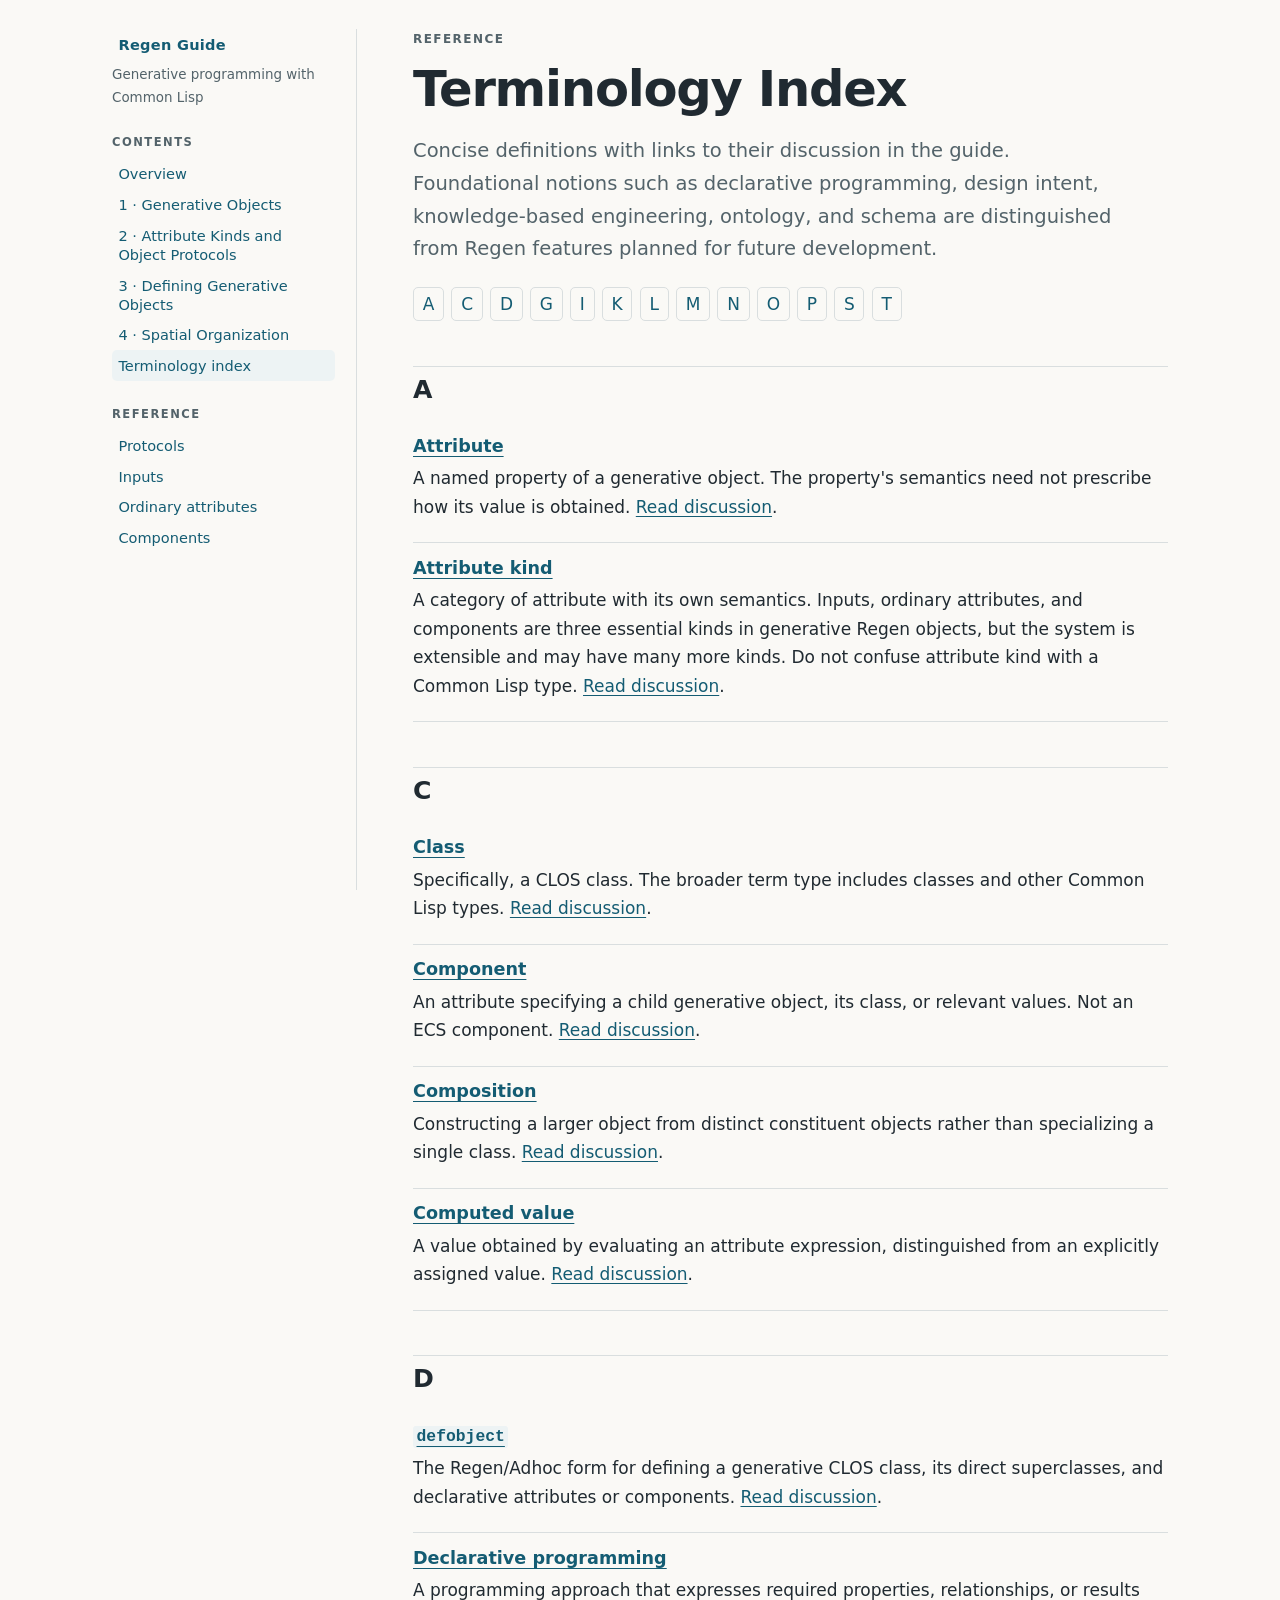
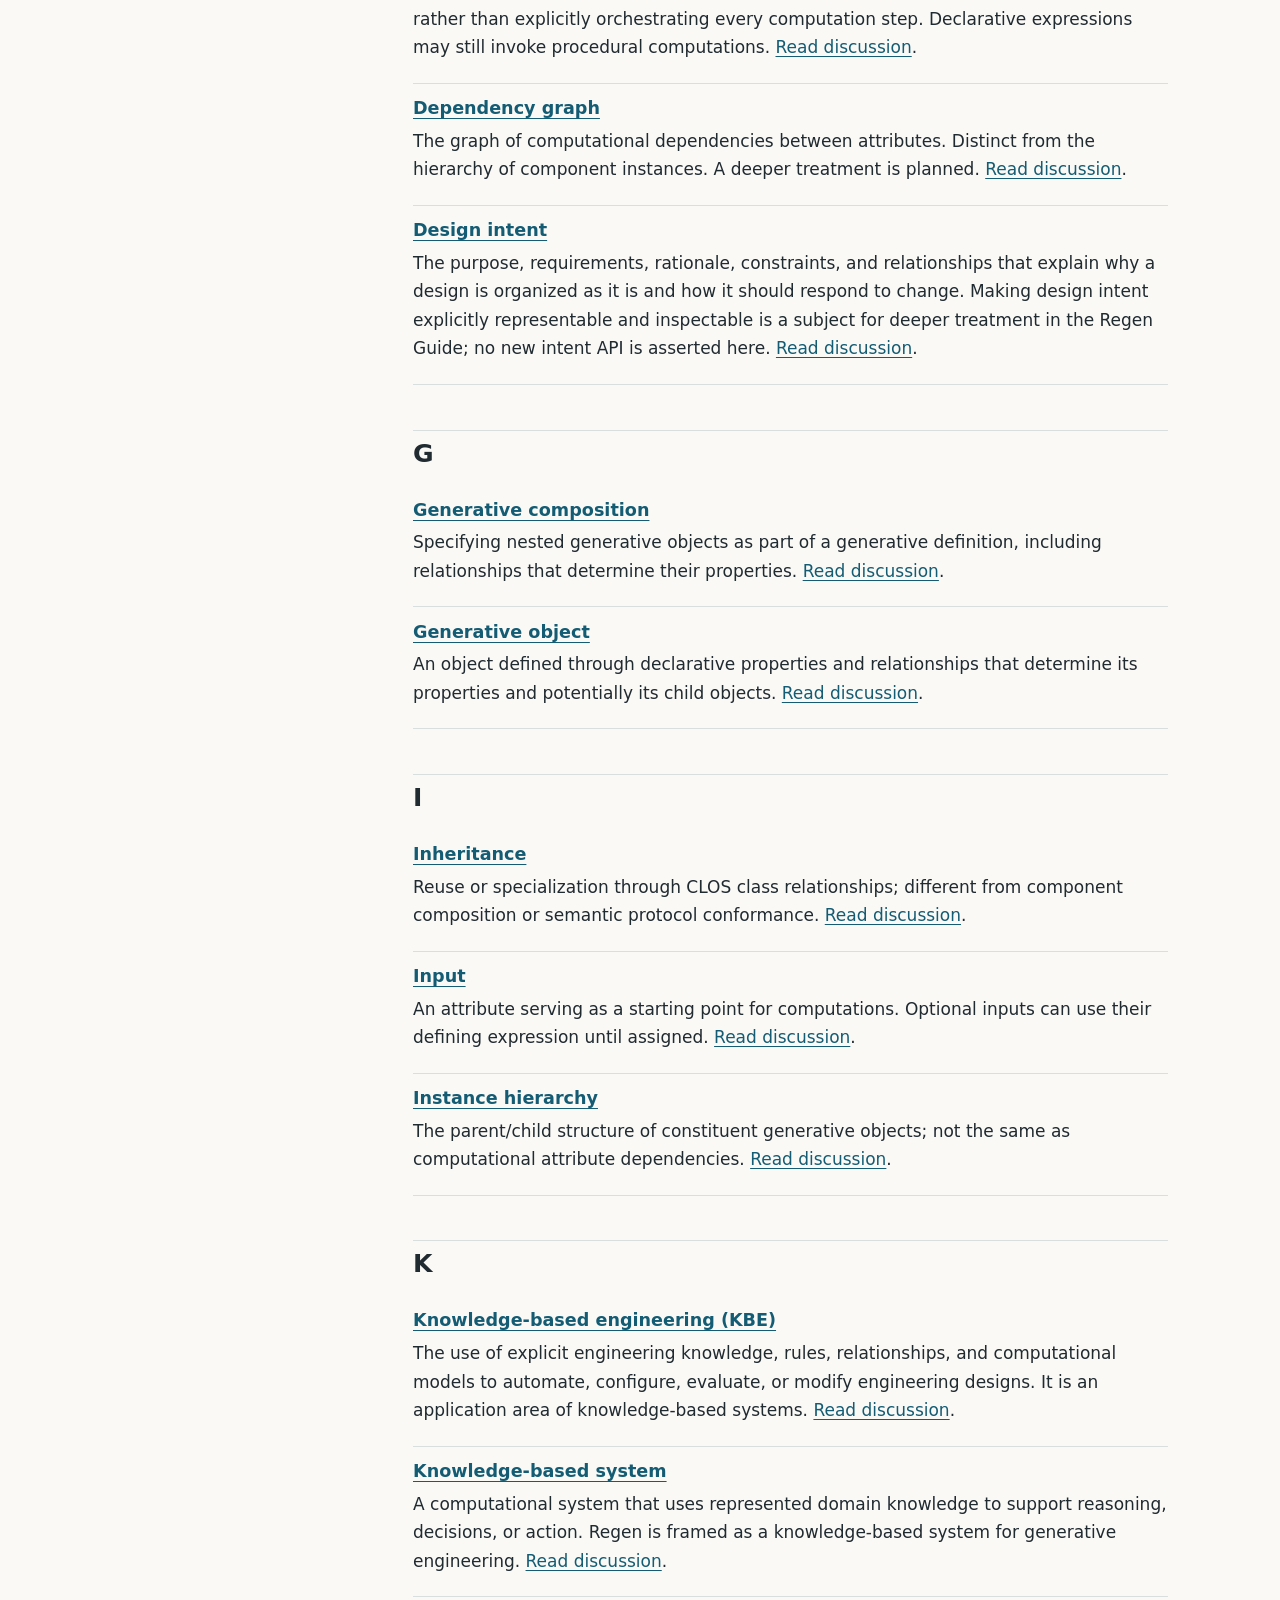
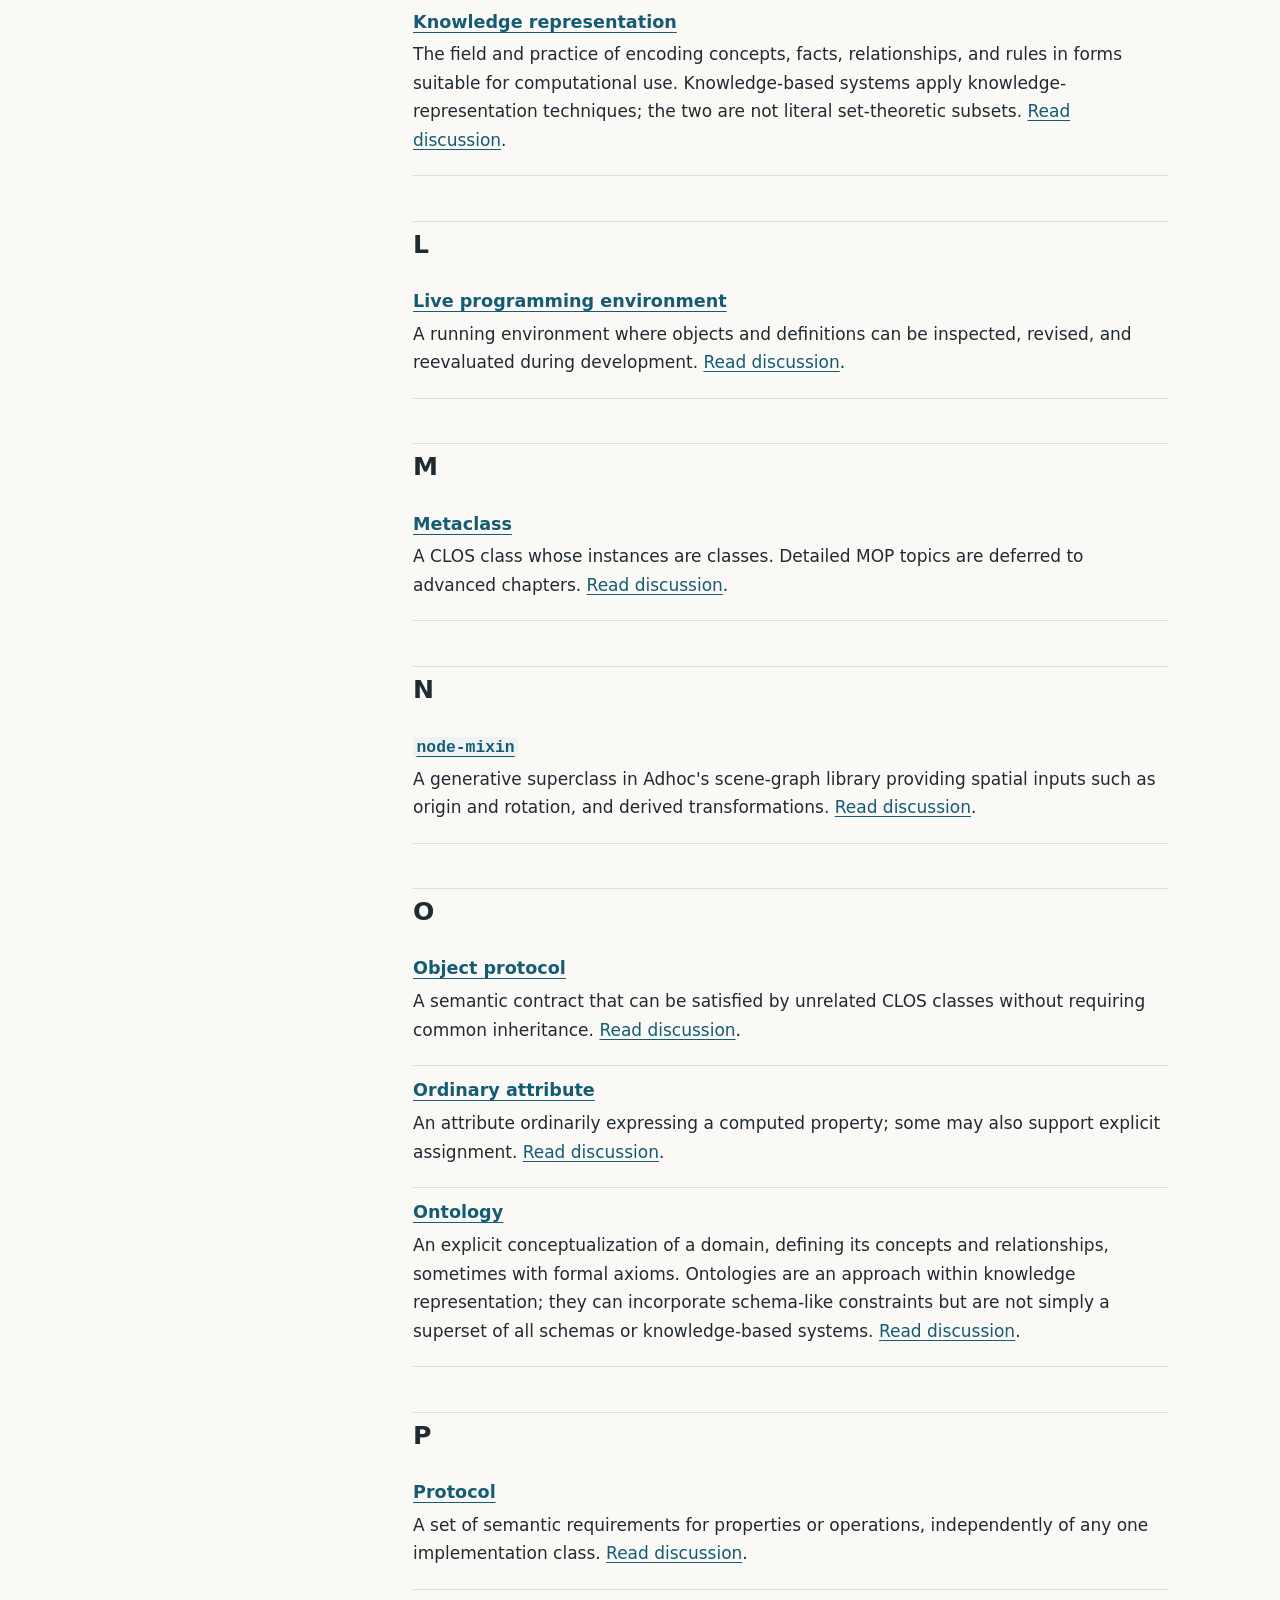
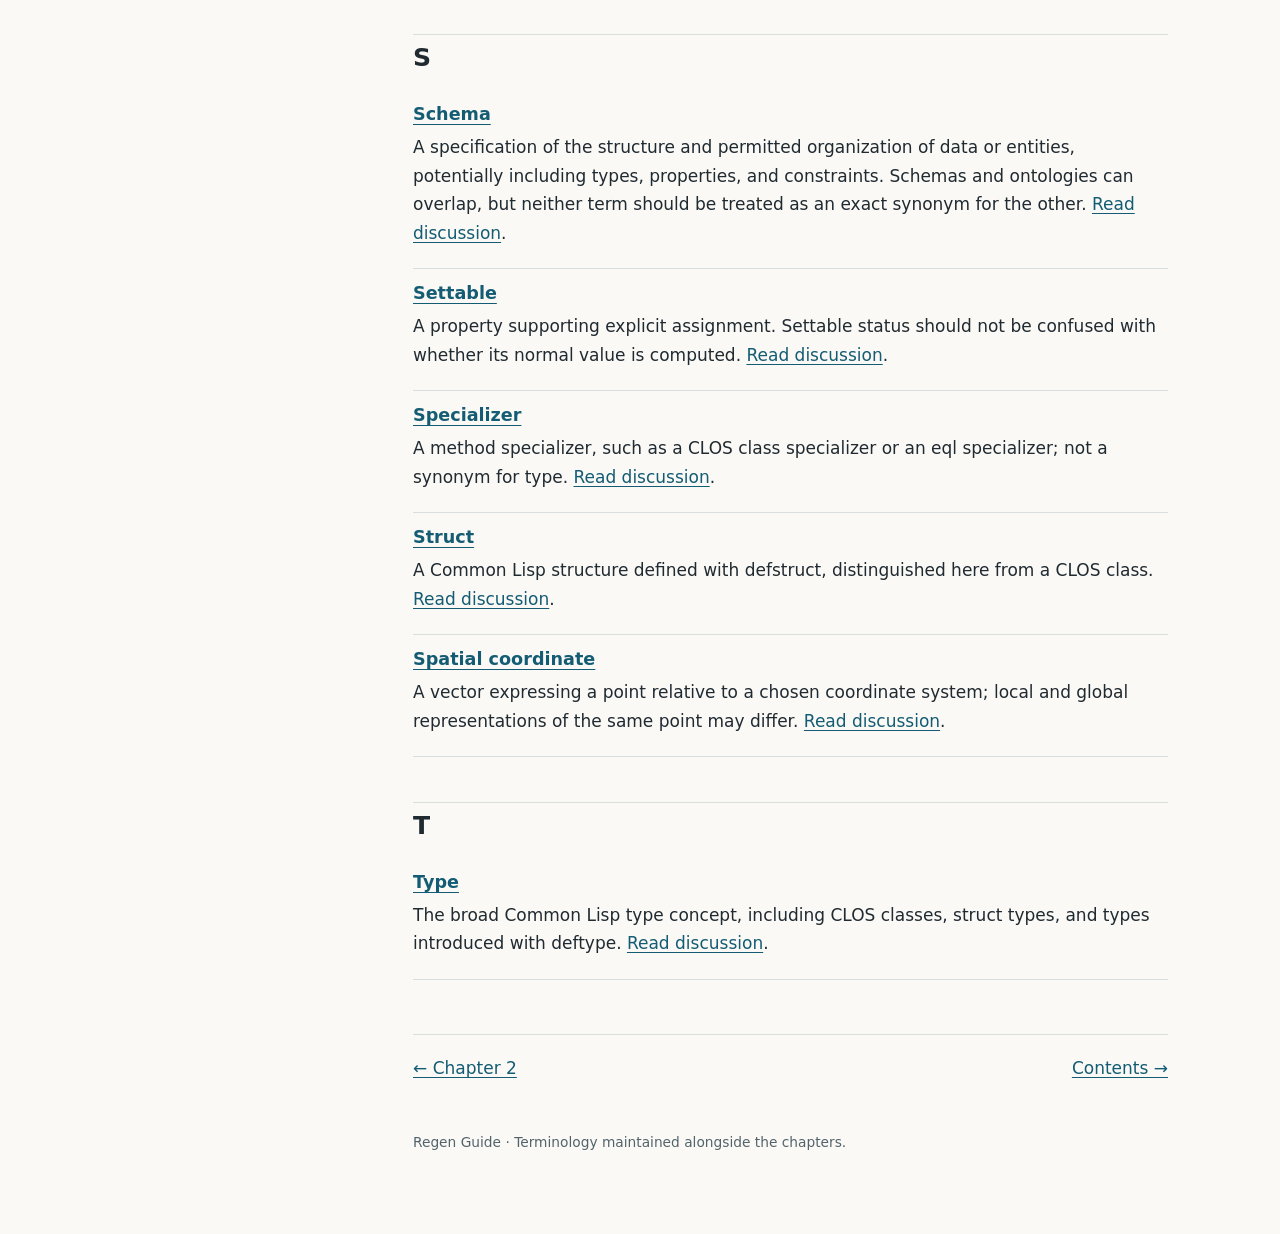
==== commit c3da0960: "Integrate spatial Chapter 4 into guide" ====
--- a/glossary.html
+++ b/glossary.html
@@ -1 +1 @@
-<!doctype html><html lang="en"><head><meta charset="utf-8"><meta name="viewport" content="width=device-width,initial-scale=1"><meta name="description" content="Alphabetical terminology index for Regen generative programming"><title>Terminology Index · Regen Guide</title><link rel="stylesheet" href="assets/site.css"></head><body><a class="skip" href="#content">Skip to content</a><div class="layout"><aside class="sidebar" aria-label="Guide navigation"><a class="brand" href="index.html">Regen Guide</a><p class="subtitle">Generative programming with Common Lisp</p><nav class="links"><div class="nav-heading">Contents</div><a href="index.html">Overview</a><a href="chapters/01-generative-objects.html">1 · Generative Objects</a><a href="chapters/02-attribute-kinds-and-object-protocols.html">2 · Attribute Kinds and Object Protocols</a><a href="chapters/03-defining-generative-objects.html">3 · Defining Generative Objects</a><a href="glossary.html" aria-current="page">Terminology index</a><div class="nav-heading">Reference</div><a href="#protocol">Protocols</a><a href="#input">Inputs</a><a href="#ordinary-attribute">Ordinary attributes</a><a href="#component">Components</a></nav></aside><main id="content"><header class="eyebrow">Reference</header><h1>Terminology Index</h1><p class="lead">Concise definitions with links to their discussion in the guide. Foundational notions such as declarative programming, design intent, knowledge-based engineering, ontology, and schema are distinguished from Regen features planned for future development.</p><nav aria-label="Alphabetical index" class="alphabet"><a href="#letter-A">A</a><a href="#letter-C">C</a><a href="#letter-D">D</a><a href="#letter-G">G</a><a href="#letter-I">I</a><a href="#letter-K">K</a><a href="#letter-L">L</a><a href="#letter-M">M</a><a href="#letter-O">O</a><a href="#letter-P">P</a><a href="#letter-S">S</a><a href="#letter-T">T</a></nav><dl><h2 id="letter-A">A</h2><div class="definition term" id="attribute"><dt><a href="#attribute">Attribute</a></dt><dd>A named property of a generative object. The property's semantics need not prescribe how its value is obtained. <a href="chapters/02-attribute-kinds-and-object-protocols.html#2-1">Read discussion</a>.</dd></div><div class="definition term" id="attribute-kind"><dt><a href="#attribute-kind">Attribute kind</a></dt><dd>A category of attribute with its own semantics. Inputs, ordinary attributes, and components are three essential kinds in generative Regen objects, but the system is extensible and may have many more kinds. Do not confuse attribute kind with a Common Lisp type. <a href="chapters/02-attribute-kinds-and-object-protocols.html#2-1">Read discussion</a>.</dd></div><h2 id="letter-C">C</h2><div class="definition term" id="class"><dt><a href="#class">Class</a></dt><dd>Specifically, a CLOS class. The broader term type includes classes and other Common Lisp types. <a href="chapters/01-generative-objects.html#1-5">Read discussion</a>.</dd></div><div class="definition term" id="component"><dt><a href="#component">Component</a></dt><dd>An attribute specifying a child generative object, its class, or relevant values. Not an ECS component. <a href="chapters/02-attribute-kinds-and-object-protocols.html#2-4">Read discussion</a>.</dd></div><div class="definition term" id="composition"><dt><a href="#composition">Composition</a></dt><dd>Constructing a larger object from distinct constituent objects rather than specializing a single class. <a href="chapters/02-attribute-kinds-and-object-protocols.html#2-5">Read discussion</a>.</dd></div><div class="definition term" id="computed-value"><dt><a href="#computed-value">Computed value</a></dt><dd>A value obtained by evaluating an attribute expression, distinguished from an explicitly assigned value. <a href="chapters/02-attribute-kinds-and-object-protocols.html#2-3">Read discussion</a>.</dd></div><h2 id="letter-D">D</h2><div class="definition term" id="defobject"><dt><a href="#defobject"><code>defobject</code></a></dt><dd>The Regen/Adhoc form for defining a generative CLOS class, its direct superclasses, and declarative attributes or components. <a href="chapters/03-defining-generative-objects.html#3-1">Read discussion</a>.</dd></div><div class="definition term" id="declarative-programming"><dt><a href="#declarative-programming">Declarative programming</a></dt><dd>A programming approach that expresses required properties, relationships, or results rather than explicitly orchestrating every computation step. Declarative expressions may still invoke procedural computations. <a href="chapters/01-generative-objects.html#1-2">Read discussion</a>.</dd></div><div class="definition term" id="dependency-graph"><dt><a href="#dependency-graph">Dependency graph</a></dt><dd>The graph of computational dependencies between attributes. Distinct from the hierarchy of component instances. A deeper treatment is planned. <a href="chapters/01-generative-objects.html#1-4">Read discussion</a>.</dd></div><div class="definition term" id="design-intent"><dt><a href="#design-intent">Design intent</a></dt><dd>The purpose, requirements, rationale, constraints, and relationships that explain why a design is organized as it is and how it should respond to change. Making design intent explicitly representable and inspectable is a subject for deeper treatment in the Regen Guide; no new intent API is asserted here. <a href="chapters/01-generative-objects.html#1-2">Read discussion</a>.</dd></div><h2 id="letter-G">G</h2><div class="definition term" id="generative-composition"><dt><a href="#generative-composition">Generative composition</a></dt><dd>Specifying nested generative objects as part of a generative definition, including relationships that determine their properties. <a href="chapters/01-generative-objects.html#1-4">Read discussion</a>.</dd></div><div class="definition term" id="generative-object"><dt><a href="#generative-object">Generative object</a></dt><dd>An object defined through declarative properties and relationships that determine its properties and potentially its child objects. <a href="chapters/01-generative-objects.html#1-1">Read discussion</a>.</dd></div><h2 id="letter-I">I</h2><div class="definition term" id="inheritance"><dt><a href="#inheritance">Inheritance</a></dt><dd>Reuse or specialization through CLOS class relationships; different from component composition or semantic protocol conformance. <a href="chapters/02-attribute-kinds-and-object-protocols.html#2-5">Read discussion</a>.</dd></div><div class="definition term" id="input"><dt><a href="#input">Input</a></dt><dd>An attribute serving as a starting point for computations. Optional inputs can use their defining expression until assigned. <a href="chapters/02-attribute-kinds-and-object-protocols.html#2-2">Read discussion</a>.</dd></div><div class="definition term" id="instance-hierarchy"><dt><a href="#instance-hierarchy">Instance hierarchy</a></dt><dd>The parent/child structure of constituent generative objects; not the same as computational attribute dependencies. <a href="chapters/01-generative-objects.html#1-4">Read discussion</a>.</dd></div><h2 id="letter-K">K</h2><div class="definition term" id="knowledge-based-engineering"><dt><a href="#knowledge-based-engineering">Knowledge-based engineering (KBE)</a></dt><dd>The use of explicit engineering knowledge, rules, relationships, and computational models to automate, configure, evaluate, or modify engineering designs. It is an application area of knowledge-based systems. <a href="chapters/01-generative-objects.html#1-5">Read discussion</a>.</dd></div><div class="definition term" id="knowledge-based-system"><dt><a href="#knowledge-based-system">Knowledge-based system</a></dt><dd>A computational system that uses represented domain knowledge to support reasoning, decisions, or action. Regen is framed as a knowledge-based system for generative engineering. <a href="chapters/01-generative-objects.html#1-5">Read discussion</a>.</dd></div><div class="definition term" id="knowledge-representation"><dt><a href="#knowledge-representation">Knowledge representation</a></dt><dd>The field and practice of encoding concepts, facts, relationships, and rules in forms suitable for computational use. Knowledge-based systems apply knowledge-representation techniques; the two are not literal set-theoretic subsets. <a href="chapters/01-generative-objects.html#1-5">Read discussion</a>.</dd></div><h2 id="letter-L">L</h2><div class="definition term" id="live-environment"><dt><a href="#live-environment">Live programming environment</a></dt><dd>A running environment where objects and definitions can be inspected, revised, and reevaluated during development. <a href="chapters/01-generative-objects.html#1-6">Read discussion</a>.</dd></div><h2 id="letter-M">M</h2><div class="definition term" id="metaclass"><dt><a href="#metaclass">Metaclass</a></dt><dd>A CLOS class whose instances are classes. Detailed MOP topics are deferred to advanced chapters. <a href="chapters/01-generative-objects.html#1-5">Read discussion</a>.</dd></div><h2 id="letter-O">O</h2><div class="definition term" id="object-protocol"><dt><a href="#object-protocol">Object protocol</a></dt><dd>A semantic contract that can be satisfied by unrelated CLOS classes without requiring common inheritance. <a href="chapters/02-attribute-kinds-and-object-protocols.html#2-7">Read discussion</a>.</dd></div><div class="definition term" id="ordinary-attribute"><dt><a href="#ordinary-attribute">Ordinary attribute</a></dt><dd>An attribute ordinarily expressing a computed property; some may also support explicit assignment. <a href="chapters/02-attribute-kinds-and-object-protocols.html#2-3">Read discussion</a>.</dd></div><div class="definition term" id="ontology"><dt><a href="#ontology">Ontology</a></dt><dd>An explicit conceptualization of a domain, defining its concepts and relationships, sometimes with formal axioms. Ontologies are an approach within knowledge representation; they can incorporate schema-like constraints but are not simply a superset of all schemas or knowledge-based systems. <a href="chapters/01-generative-objects.html#1-5">Read discussion</a>.</dd></div><h2 id="letter-P">P</h2><div class="definition term" id="protocol"><dt><a href="#protocol">Protocol</a></dt><dd>A set of semantic requirements for properties or operations, independently of any one implementation class. <a href="chapters/02-attribute-kinds-and-object-protocols.html#2-7">Read discussion</a>.</dd></div><h2 id="letter-S">S</h2><div class="definition term" id="schema"><dt><a href="#schema">Schema</a></dt><dd>A specification of the structure and permitted organization of data or entities, potentially including types, properties, and constraints. Schemas and ontologies can overlap, but neither term should be treated as an exact synonym for the other. <a href="chapters/01-generative-objects.html#1-5">Read discussion</a>.</dd></div><div class="definition term" id="settable"><dt><a href="#settable">Settable</a></dt><dd>A property supporting explicit assignment. Settable status should not be confused with whether its normal value is computed. <a href="chapters/02-attribute-kinds-and-object-protocols.html#2-3">Read discussion</a>.</dd></div><div class="definition term" id="specializer"><dt><a href="#specializer">Specializer</a></dt><dd>A method specializer, such as a CLOS class specializer or an eql specializer; not a synonym for type. <a href="chapters/01-generative-objects.html#1-5">Read discussion</a>.</dd></div><div class="definition term" id="struct"><dt><a href="#struct">Struct</a></dt><dd>A Common Lisp structure defined with defstruct, distinguished here from a CLOS class. <a href="chapters/01-generative-objects.html#1-5">Read discussion</a>.</dd></div><h2 id="letter-T">T</h2><div class="definition term" id="type"><dt><a href="#type">Type</a></dt><dd>The broad Common Lisp type concept, including CLOS classes, struct types, and types introduced with deftype. <a href="chapters/01-generative-objects.html#1-5">Read discussion</a>.</dd></div></dl><nav class="bottomnav" aria-label="Site navigation"><a href="chapters/02-attribute-kinds-and-object-protocols.html">← Chapter 2</a><a href="index.html">Contents →</a></nav><footer>Regen Guide · Terminology maintained alongside the chapters.</footer></main></div></body></html>+<!doctype html><html lang="en"><head><meta charset="utf-8"><meta name="viewport" content="width=device-width,initial-scale=1"><meta name="description" content="Alphabetical terminology index for Regen generative programming"><title>Terminology Index · Regen Guide</title><link rel="stylesheet" href="assets/site.css"></head><body><a class="skip" href="#content">Skip to content</a><div class="layout"><aside class="sidebar" aria-label="Guide navigation"><a class="brand" href="index.html">Regen Guide</a><p class="subtitle">Generative programming with Common Lisp</p><nav class="links"><div class="nav-heading">Contents</div><a href="index.html">Overview</a><a href="chapters/01-generative-objects.html">1 · Generative Objects</a><a href="chapters/02-attribute-kinds-and-object-protocols.html">2 · Attribute Kinds and Object Protocols</a><a href="chapters/03-defining-generative-objects.html">3 · Defining Generative Objects</a><a href="chapters/04-spatial-organization.html">4 · Spatial Organization</a><a href="glossary.html" aria-current="page">Terminology index</a><div class="nav-heading">Reference</div><a href="#protocol">Protocols</a><a href="#input">Inputs</a><a href="#ordinary-attribute">Ordinary attributes</a><a href="#component">Components</a></nav></aside><main id="content"><header class="eyebrow">Reference</header><h1>Terminology Index</h1><p class="lead">Concise definitions with links to their discussion in the guide. Foundational notions such as declarative programming, design intent, knowledge-based engineering, ontology, and schema are distinguished from Regen features planned for future development.</p><nav aria-label="Alphabetical index" class="alphabet"><a href="#letter-A">A</a><a href="#letter-C">C</a><a href="#letter-D">D</a><a href="#letter-G">G</a><a href="#letter-I">I</a><a href="#letter-K">K</a><a href="#letter-L">L</a><a href="#letter-M">M</a><a href="#letter-N">N</a><a href="#letter-O">O</a><a href="#letter-P">P</a><a href="#letter-S">S</a><a href="#letter-T">T</a></nav><dl><h2 id="letter-A">A</h2><div class="definition term" id="attribute"><dt><a href="#attribute">Attribute</a></dt><dd>A named property of a generative object. The property's semantics need not prescribe how its value is obtained. <a href="chapters/02-attribute-kinds-and-object-protocols.html#2-1">Read discussion</a>.</dd></div><div class="definition term" id="attribute-kind"><dt><a href="#attribute-kind">Attribute kind</a></dt><dd>A category of attribute with its own semantics. Inputs, ordinary attributes, and components are three essential kinds in generative Regen objects, but the system is extensible and may have many more kinds. Do not confuse attribute kind with a Common Lisp type. <a href="chapters/02-attribute-kinds-and-object-protocols.html#2-1">Read discussion</a>.</dd></div><h2 id="letter-C">C</h2><div class="definition term" id="class"><dt><a href="#class">Class</a></dt><dd>Specifically, a CLOS class. The broader term type includes classes and other Common Lisp types. <a href="chapters/01-generative-objects.html#1-5">Read discussion</a>.</dd></div><div class="definition term" id="component"><dt><a href="#component">Component</a></dt><dd>An attribute specifying a child generative object, its class, or relevant values. Not an ECS component. <a href="chapters/02-attribute-kinds-and-object-protocols.html#2-4">Read discussion</a>.</dd></div><div class="definition term" id="composition"><dt><a href="#composition">Composition</a></dt><dd>Constructing a larger object from distinct constituent objects rather than specializing a single class. <a href="chapters/02-attribute-kinds-and-object-protocols.html#2-5">Read discussion</a>.</dd></div><div class="definition term" id="computed-value"><dt><a href="#computed-value">Computed value</a></dt><dd>A value obtained by evaluating an attribute expression, distinguished from an explicitly assigned value. <a href="chapters/02-attribute-kinds-and-object-protocols.html#2-3">Read discussion</a>.</dd></div><h2 id="letter-D">D</h2><div class="definition term" id="defobject"><dt><a href="#defobject"><code>defobject</code></a></dt><dd>The Regen/Adhoc form for defining a generative CLOS class, its direct superclasses, and declarative attributes or components. <a href="chapters/03-defining-generative-objects.html#3-1">Read discussion</a>.</dd></div><div class="definition term" id="declarative-programming"><dt><a href="#declarative-programming">Declarative programming</a></dt><dd>A programming approach that expresses required properties, relationships, or results rather than explicitly orchestrating every computation step. Declarative expressions may still invoke procedural computations. <a href="chapters/01-generative-objects.html#1-2">Read discussion</a>.</dd></div><div class="definition term" id="dependency-graph"><dt><a href="#dependency-graph">Dependency graph</a></dt><dd>The graph of computational dependencies between attributes. Distinct from the hierarchy of component instances. A deeper treatment is planned. <a href="chapters/01-generative-objects.html#1-4">Read discussion</a>.</dd></div><div class="definition term" id="design-intent"><dt><a href="#design-intent">Design intent</a></dt><dd>The purpose, requirements, rationale, constraints, and relationships that explain why a design is organized as it is and how it should respond to change. Making design intent explicitly representable and inspectable is a subject for deeper treatment in the Regen Guide; no new intent API is asserted here. <a href="chapters/01-generative-objects.html#1-2">Read discussion</a>.</dd></div><h2 id="letter-G">G</h2><div class="definition term" id="generative-composition"><dt><a href="#generative-composition">Generative composition</a></dt><dd>Specifying nested generative objects as part of a generative definition, including relationships that determine their properties. <a href="chapters/01-generative-objects.html#1-4">Read discussion</a>.</dd></div><div class="definition term" id="generative-object"><dt><a href="#generative-object">Generative object</a></dt><dd>An object defined through declarative properties and relationships that determine its properties and potentially its child objects. <a href="chapters/01-generative-objects.html#1-1">Read discussion</a>.</dd></div><h2 id="letter-I">I</h2><div class="definition term" id="inheritance"><dt><a href="#inheritance">Inheritance</a></dt><dd>Reuse or specialization through CLOS class relationships; different from component composition or semantic protocol conformance. <a href="chapters/02-attribute-kinds-and-object-protocols.html#2-5">Read discussion</a>.</dd></div><div class="definition term" id="input"><dt><a href="#input">Input</a></dt><dd>An attribute serving as a starting point for computations. Optional inputs can use their defining expression until assigned. <a href="chapters/02-attribute-kinds-and-object-protocols.html#2-2">Read discussion</a>.</dd></div><div class="definition term" id="instance-hierarchy"><dt><a href="#instance-hierarchy">Instance hierarchy</a></dt><dd>The parent/child structure of constituent generative objects; not the same as computational attribute dependencies. <a href="chapters/01-generative-objects.html#1-4">Read discussion</a>.</dd></div><h2 id="letter-K">K</h2><div class="definition term" id="knowledge-based-engineering"><dt><a href="#knowledge-based-engineering">Knowledge-based engineering (KBE)</a></dt><dd>The use of explicit engineering knowledge, rules, relationships, and computational models to automate, configure, evaluate, or modify engineering designs. It is an application area of knowledge-based systems. <a href="chapters/01-generative-objects.html#1-5">Read discussion</a>.</dd></div><div class="definition term" id="knowledge-based-system"><dt><a href="#knowledge-based-system">Knowledge-based system</a></dt><dd>A computational system that uses represented domain knowledge to support reasoning, decisions, or action. Regen is framed as a knowledge-based system for generative engineering. <a href="chapters/01-generative-objects.html#1-5">Read discussion</a>.</dd></div><div class="definition term" id="knowledge-representation"><dt><a href="#knowledge-representation">Knowledge representation</a></dt><dd>The field and practice of encoding concepts, facts, relationships, and rules in forms suitable for computational use. Knowledge-based systems apply knowledge-representation techniques; the two are not literal set-theoretic subsets. <a href="chapters/01-generative-objects.html#1-5">Read discussion</a>.</dd></div><h2 id="letter-L">L</h2><div class="definition term" id="live-environment"><dt><a href="#live-environment">Live programming environment</a></dt><dd>A running environment where objects and definitions can be inspected, revised, and reevaluated during development. <a href="chapters/01-generative-objects.html#1-6">Read discussion</a>.</dd></div><h2 id="letter-M">M</h2><div class="definition term" id="metaclass"><dt><a href="#metaclass">Metaclass</a></dt><dd>A CLOS class whose instances are classes. Detailed MOP topics are deferred to advanced chapters. <a href="chapters/01-generative-objects.html#1-5">Read discussion</a>.</dd></div><h2 id="letter-N">N</h2><div class="definition term" id="node-mixin"><dt><a href="#node-mixin"><code>node-mixin</code></a></dt><dd>A generative superclass in Adhoc's scene-graph library providing spatial inputs such as origin and rotation, and derived transformations. <a href="chapters/04-spatial-organization.html#4-1">Read discussion</a>.</dd></div><h2 id="letter-O">O</h2><div class="definition term" id="object-protocol"><dt><a href="#object-protocol">Object protocol</a></dt><dd>A semantic contract that can be satisfied by unrelated CLOS classes without requiring common inheritance. <a href="chapters/02-attribute-kinds-and-object-protocols.html#2-7">Read discussion</a>.</dd></div><div class="definition term" id="ordinary-attribute"><dt><a href="#ordinary-attribute">Ordinary attribute</a></dt><dd>An attribute ordinarily expressing a computed property; some may also support explicit assignment. <a href="chapters/02-attribute-kinds-and-object-protocols.html#2-3">Read discussion</a>.</dd></div><div class="definition term" id="ontology"><dt><a href="#ontology">Ontology</a></dt><dd>An explicit conceptualization of a domain, defining its concepts and relationships, sometimes with formal axioms. Ontologies are an approach within knowledge representation; they can incorporate schema-like constraints but are not simply a superset of all schemas or knowledge-based systems. <a href="chapters/01-generative-objects.html#1-5">Read discussion</a>.</dd></div><h2 id="letter-P">P</h2><div class="definition term" id="protocol"><dt><a href="#protocol">Protocol</a></dt><dd>A set of semantic requirements for properties or operations, independently of any one implementation class. <a href="chapters/02-attribute-kinds-and-object-protocols.html#2-7">Read discussion</a>.</dd></div><h2 id="letter-S">S</h2><div class="definition term" id="schema"><dt><a href="#schema">Schema</a></dt><dd>A specification of the structure and permitted organization of data or entities, potentially including types, properties, and constraints. Schemas and ontologies can overlap, but neither term should be treated as an exact synonym for the other. <a href="chapters/01-generative-objects.html#1-5">Read discussion</a>.</dd></div><div class="definition term" id="settable"><dt><a href="#settable">Settable</a></dt><dd>A property supporting explicit assignment. Settable status should not be confused with whether its normal value is computed. <a href="chapters/02-attribute-kinds-and-object-protocols.html#2-3">Read discussion</a>.</dd></div><div class="definition term" id="specializer"><dt><a href="#specializer">Specializer</a></dt><dd>A method specializer, such as a CLOS class specializer or an eql specializer; not a synonym for type. <a href="chapters/01-generative-objects.html#1-5">Read discussion</a>.</dd></div><div class="definition term" id="struct"><dt><a href="#struct">Struct</a></dt><dd>A Common Lisp structure defined with defstruct, distinguished here from a CLOS class. <a href="chapters/01-generative-objects.html#1-5">Read discussion</a>.</dd></div><div class="definition term" id="spatial-coordinate"><dt><a href="#spatial-coordinate">Spatial coordinate</a></dt><dd>A vector expressing a point relative to a chosen coordinate system; local and global representations of the same point may differ. <a href="chapters/04-spatial-organization.html#4-5">Read discussion</a>.</dd></div><h2 id="letter-T">T</h2><div class="definition term" id="type"><dt><a href="#type">Type</a></dt><dd>The broad Common Lisp type concept, including CLOS classes, struct types, and types introduced with deftype. <a href="chapters/01-generative-objects.html#1-5">Read discussion</a>.</dd></div></dl><nav class="bottomnav" aria-label="Site navigation"><a href="chapters/02-attribute-kinds-and-object-protocols.html">← Chapter 2</a><a href="index.html">Contents →</a></nav><footer>Regen Guide · Terminology maintained alongside the chapters.</footer></main></div></body></html>
--- a/assets/site.css
+++ b/assets/site.css
@@ -1,3 +1,5 @@
 :root{color-scheme:light dark;--bg:#faf9f6;--ink:#202a31;--muted:#53636a;--paper:#fff;--line:#d9dedf;--accent:#145c73;--subtle:#edf3f4;--max:1120px}
 @media(prefers-color-scheme:dark){:root{--bg:#171d20;--ink:#e8ebec;--muted:#acb9be;--paper:#20282c;--line:#3b494d;--accent:#91d4e5;--subtle:#273337}}
-*{box-sizing:border-box}html{scroll-behavior:smooth;scroll-padding-top:1.4rem}body{margin:0;background:var(--bg);color:var(--ink);font:17px/1.68 system-ui,-apple-system,BlinkMacSystemFont,"Segoe UI",sans-serif}a{color:var(--accent);text-underline-offset:.2em}a:hover{text-decoration-thickness:2px}.skip{position:absolute;left:-1000px;top:0;background:var(--paper);padding:.5rem}.skip:focus{left:1rem;z-index:5}.layout{max-width:var(--max);margin:auto;display:grid;grid-template-columns:245px minmax(0,1fr);gap:3.5rem;padding:1.8rem 2rem 5rem}.sidebar{position:sticky;top:1.2rem;height:calc(100vh - 2.4rem);overflow-y:auto;overscroll-behavior:contain;align-self:start;border-right:1px solid var(--line);padding-right:1.3rem}.brand{font-weight:800;font-size:1.28rem;letter-spacing:.02em;text-decoration:none}.subtitle{color:var(--muted);font-size:.84rem;margin:.3rem 0 1.5rem}.nav-heading{font-size:.72rem;text-transform:uppercase;letter-spacing:.13em;color:var(--muted);font-weight:750;margin:1.5rem 0 .35rem}.sidebar a{display:block;padding:.36rem .4rem;border-radius:5px;text-decoration:none;line-height:1.32;font-size:.91rem}.sidebar a:hover,.sidebar a[aria-current=page]{background:var(--subtle)}main{min-width:0;max-width:770px}header.eyebrow{font-size:.75rem;text-transform:uppercase;letter-spacing:.12em;color:var(--muted);font-weight:750}h1,h2,h3{line-height:1.22;letter-spacing:-.025em}h1{font-size:clamp(2rem,4vw,3.1rem);margin:.6rem 0 1rem}h2{font-size:1.57rem;margin:2.8rem 0 1rem;padding-top:.5rem;border-top:1px solid var(--line)}h3{font-size:1.17rem;margin-top:1.7rem}p{margin:.85rem 0 1.3rem}ul,ol{padding-left:1.35rem}li{margin:.38rem 0}.lead{font-size:1.22rem;color:var(--muted);max-width:44rem}.card{background:var(--paper);border:1px solid var(--line);border-radius:10px;padding:1.25rem 1.4rem;margin:1rem 0}.card h3{margin:.1rem 0 .5rem}.grid{display:grid;grid-template-columns:repeat(auto-fit,minmax(230px,1fr));gap:1rem}.grid .card{margin:0}.toc{list-style:none;padding:0}.toc li{padding:.26rem 0}.note{border-left:3px solid var(--accent);background:var(--subtle);padding:.8rem 1rem;margin:1.6rem 0}.badge{font-size:.72rem;padding:.15rem .43rem;border:1px solid var(--line);border-radius:100px;color:var(--muted);white-space:nowrap}.term{scroll-margin-top:1rem}.definition{border-bottom:1px solid var(--line);padding:.65rem 0 1.1rem}.definition dt{font-weight:750;font-size:1.1rem}.definition dd{margin:.2rem 0}.alphabet{display:flex;flex-wrap:wrap;gap:.45rem;margin:1.3rem 0}.alphabet a{border:1px solid var(--line);border-radius:5px;padding:.1rem .55rem;text-decoration:none}.bottomnav{display:flex;justify-content:space-between;flex-wrap:wrap;gap:1.2rem;margin-top:3.4rem;border-top:1px solid var(--line);padding-top:1.2rem}footer{font-size:.86rem;color:var(--muted);margin-top:3rem}code{font-size:.93em;background:var(--subtle);padding:.09rem .22rem;border-radius:3px}a:focus-visible{outline:2px solid var(--accent);outline-offset:3px}@media(max-width:760px){.layout{display:block;padding:1.2rem 1.15rem 3rem}.sidebar{position:static;height:auto;border-right:0;border-bottom:1px solid var(--line);padding:0 0 1rem;margin-bottom:1.8rem}.sidebar .links{display:flex;flex-wrap:wrap;gap:.25rem}.sidebar .nav-heading{width:100%;margin:1rem 0 0}.sidebar a{font-size:.86rem;padding:.32rem .5rem}h2{margin-top:2.1rem}}+*{box-sizing:border-box}html{scroll-behavior:smooth;scroll-padding-top:1.4rem}body{margin:0;background:var(--bg);color:var(--ink);font:17px/1.68 system-ui,-apple-system,BlinkMacSystemFont,"Segoe UI",sans-serif}a{color:var(--accent);text-underline-offset:.2em}a:hover{text-decoration-thickness:2px}.skip{position:absolute;left:-1000px;top:0;background:var(--paper);padding:.5rem}.skip:focus{left:1rem;z-index:5}.layout{max-width:var(--max);margin:auto;display:grid;grid-template-columns:245px minmax(0,1fr);gap:3.5rem;padding:1.8rem 2rem 5rem}.sidebar{position:sticky;top:1.2rem;height:calc(100vh - 2.4rem);overflow-y:auto;overscroll-behavior:contain;align-self:start;border-right:1px solid var(--line);padding-right:1.3rem}.brand{font-weight:800;font-size:1.28rem;letter-spacing:.02em;text-decoration:none}.subtitle{color:var(--muted);font-size:.84rem;margin:.3rem 0 1.5rem}.nav-heading{font-size:.72rem;text-transform:uppercase;letter-spacing:.13em;color:var(--muted);font-weight:750;margin:1.5rem 0 .35rem}.sidebar a{display:block;padding:.36rem .4rem;border-radius:5px;text-decoration:none;line-height:1.32;font-size:.91rem}.sidebar a:hover,.sidebar a[aria-current=page]{background:var(--subtle)}main{min-width:0;max-width:770px}header.eyebrow{font-size:.75rem;text-transform:uppercase;letter-spacing:.12em;color:var(--muted);font-weight:750}h1,h2,h3{line-height:1.22;letter-spacing:-.025em}h1{font-size:clamp(2rem,4vw,3.1rem);margin:.6rem 0 1rem}h2{font-size:1.57rem;margin:2.8rem 0 1rem;padding-top:.5rem;border-top:1px solid var(--line)}h3{font-size:1.17rem;margin-top:1.7rem}p{margin:.85rem 0 1.3rem}ul,ol{padding-left:1.35rem}li{margin:.38rem 0}.lead{font-size:1.22rem;color:var(--muted);max-width:44rem}.card{background:var(--paper);border:1px solid var(--line);border-radius:10px;padding:1.25rem 1.4rem;margin:1rem 0}.card h3{margin:.1rem 0 .5rem}.grid{display:grid;grid-template-columns:repeat(auto-fit,minmax(230px,1fr));gap:1rem}.grid .card{margin:0}.toc{list-style:none;padding:0}.toc li{padding:.26rem 0}.note{border-left:3px solid var(--accent);background:var(--subtle);padding:.8rem 1rem;margin:1.6rem 0}.badge{font-size:.72rem;padding:.15rem .43rem;border:1px solid var(--line);border-radius:100px;color:var(--muted);white-space:nowrap}.term{scroll-margin-top:1rem}.definition{border-bottom:1px solid var(--line);padding:.65rem 0 1.1rem}.definition dt{font-weight:750;font-size:1.1rem}.definition dd{margin:.2rem 0}.alphabet{display:flex;flex-wrap:wrap;gap:.45rem;margin:1.3rem 0}.alphabet a{border:1px solid var(--line);border-radius:5px;padding:.1rem .55rem;text-decoration:none}.bottomnav{display:flex;justify-content:space-between;flex-wrap:wrap;gap:1.2rem;margin-top:3.4rem;border-top:1px solid var(--line);padding-top:1.2rem}footer{font-size:.86rem;color:var(--muted);margin-top:3rem}code{font-size:.93em;background:var(--subtle);padding:.09rem .22rem;border-radius:3px}a:focus-visible{outline:2px solid var(--accent);outline-offset:3px}@media(max-width:760px){.layout{display:block;padding:1.2rem 1.15rem 3rem}.sidebar{position:static;height:auto;border-right:0;border-bottom:1px solid var(--line);padding:0 0 1rem;margin-bottom:1.8rem}.sidebar .links{display:flex;flex-wrap:wrap;gap:.25rem}.sidebar .nav-heading{width:100%;margin:1rem 0 0}.sidebar a{font-size:.86rem;padding:.32rem .5rem}h2{margin-top:2.1rem}}
+pre.code{max-width:100%;overflow-x:auto;padding:1rem 1.2rem;border:1px solid var(--line);border-radius:9px;background:var(--paper);line-height:1.55;tab-size:2}
+pre.code code{background:transparent;padding:0;white-space:pre;font-size:.89rem}
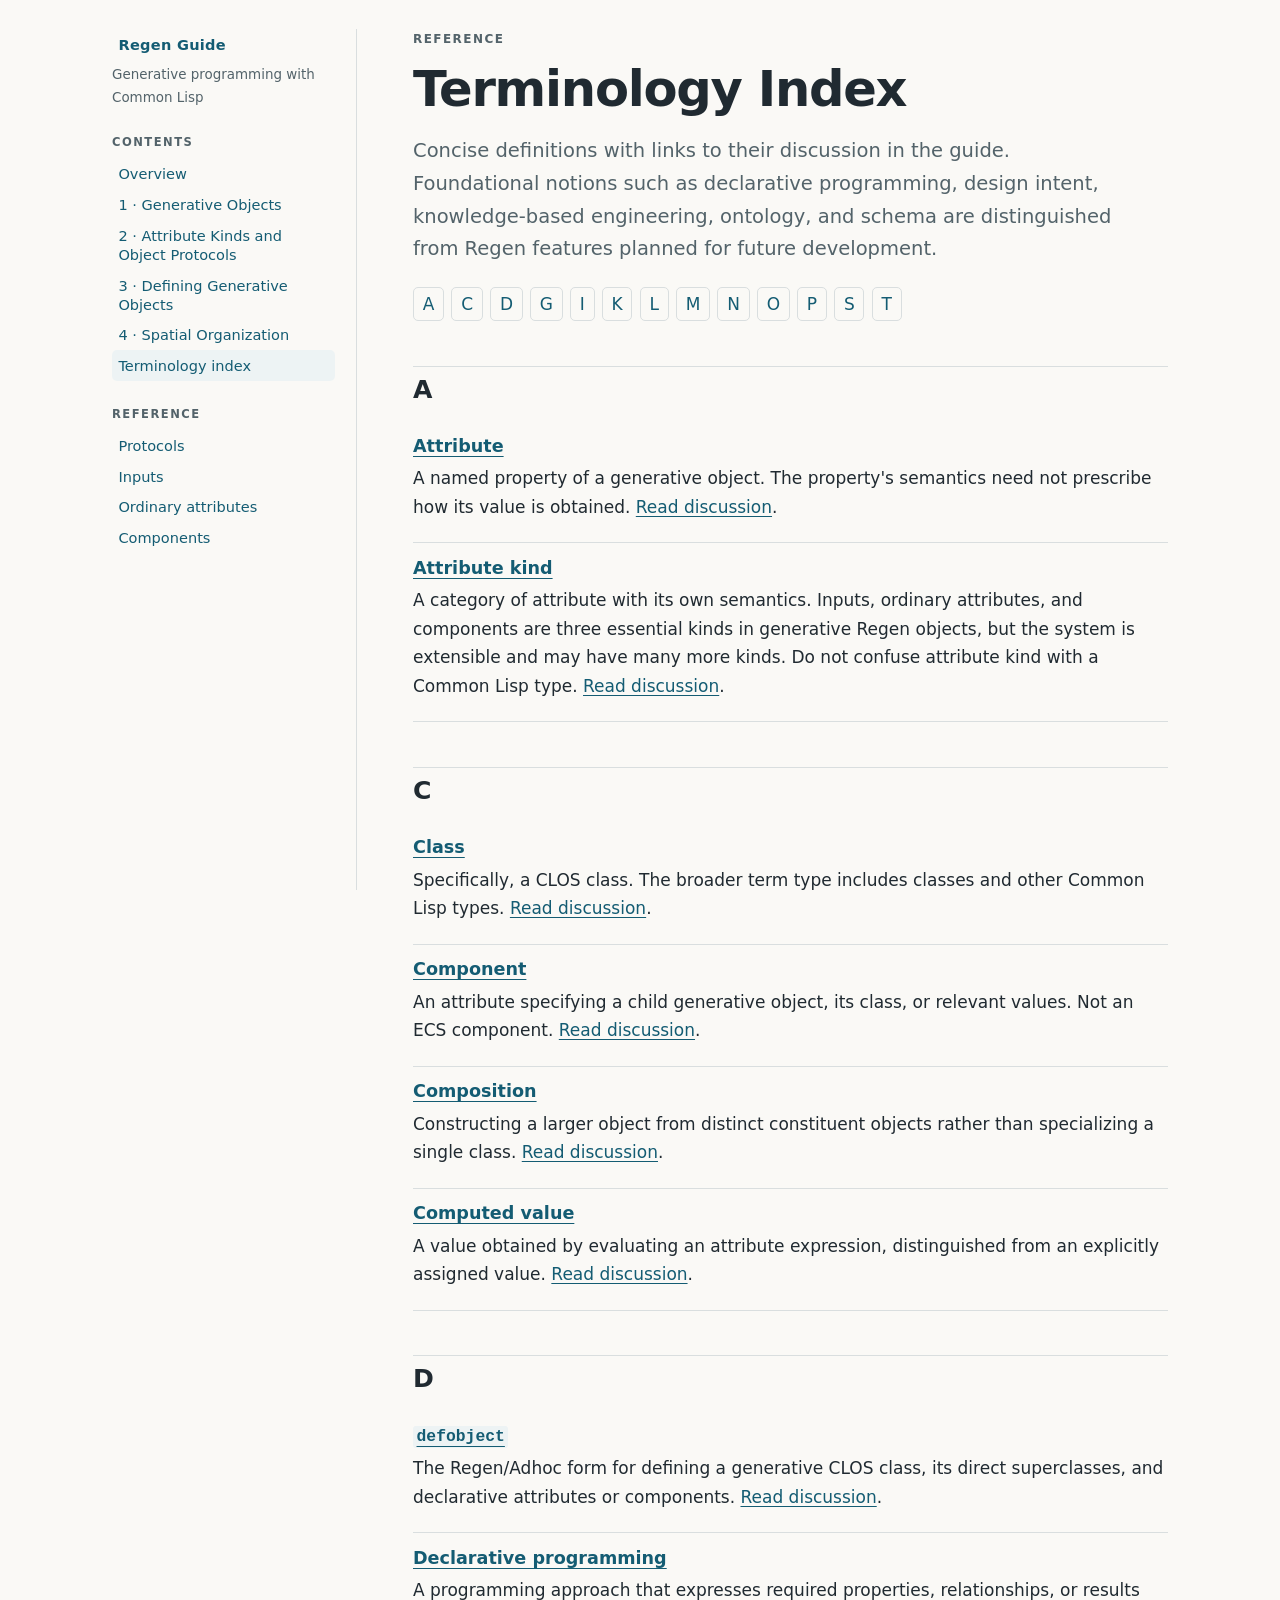
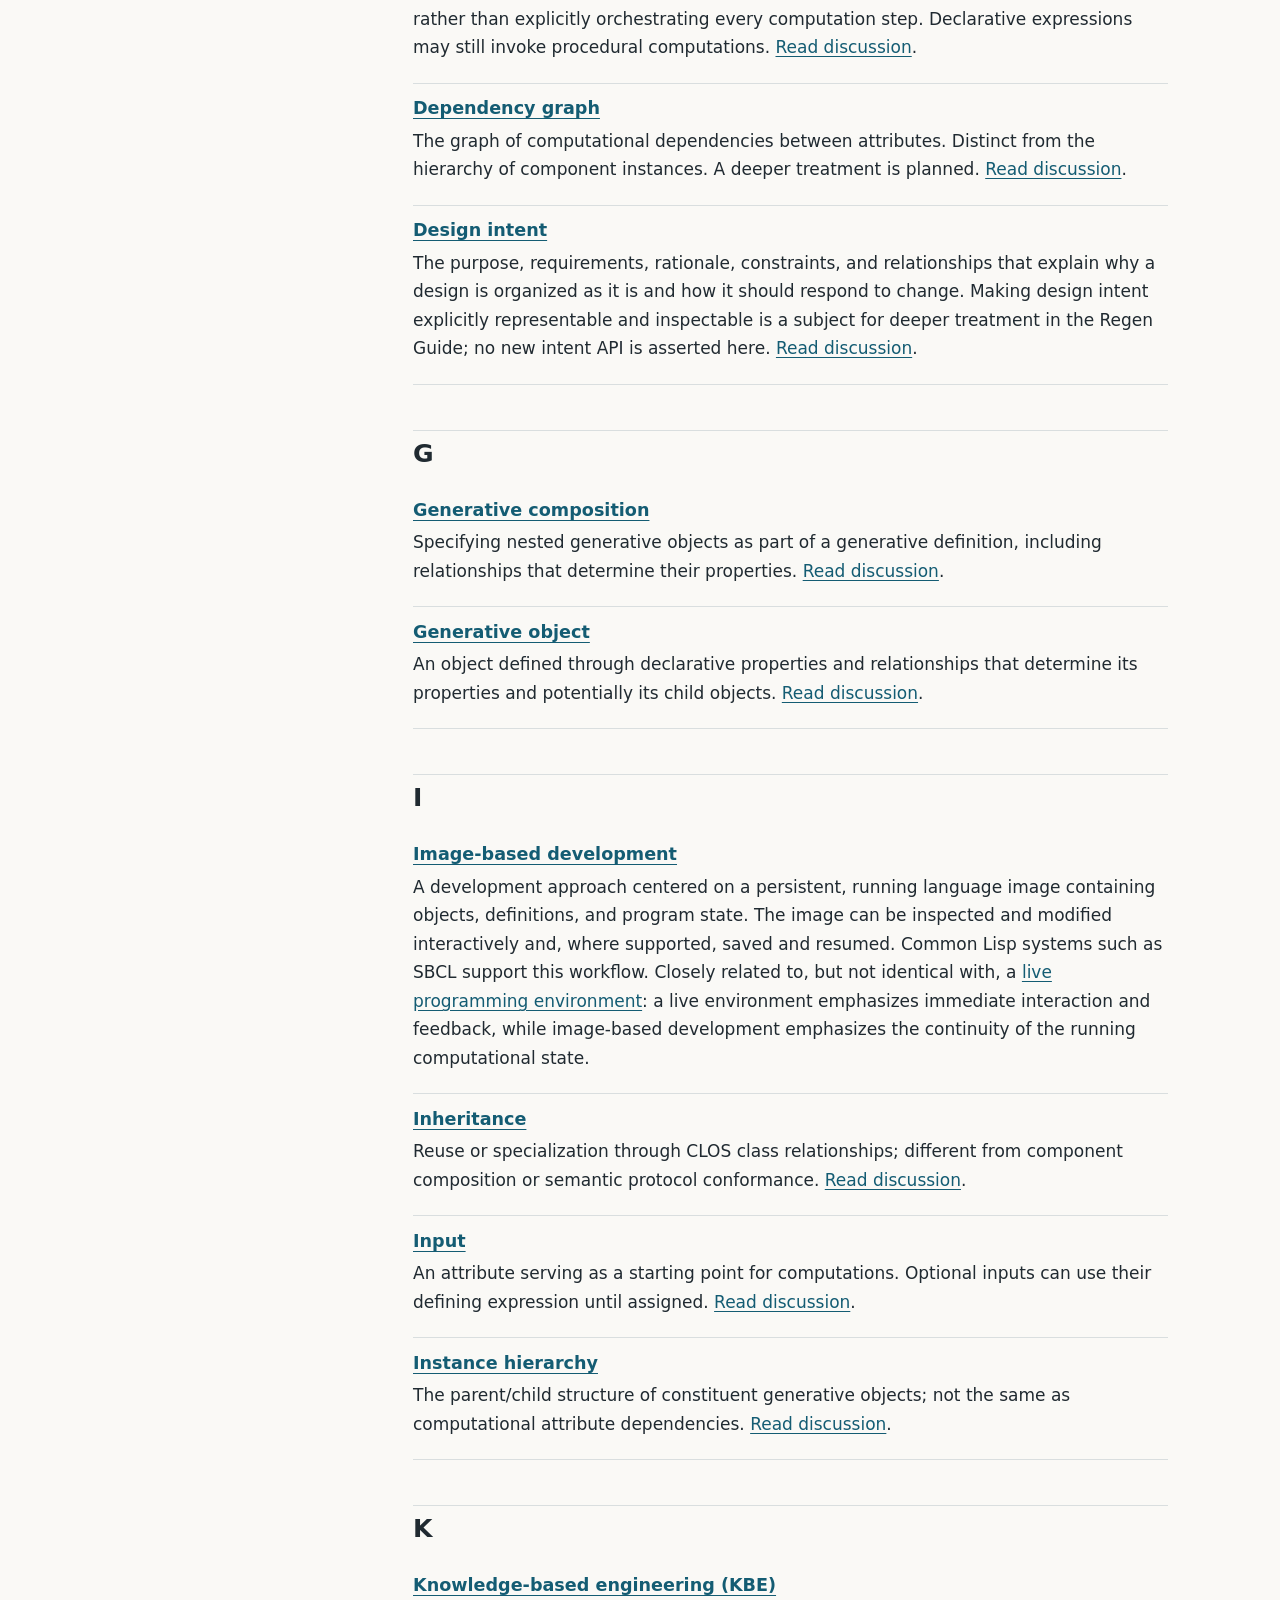
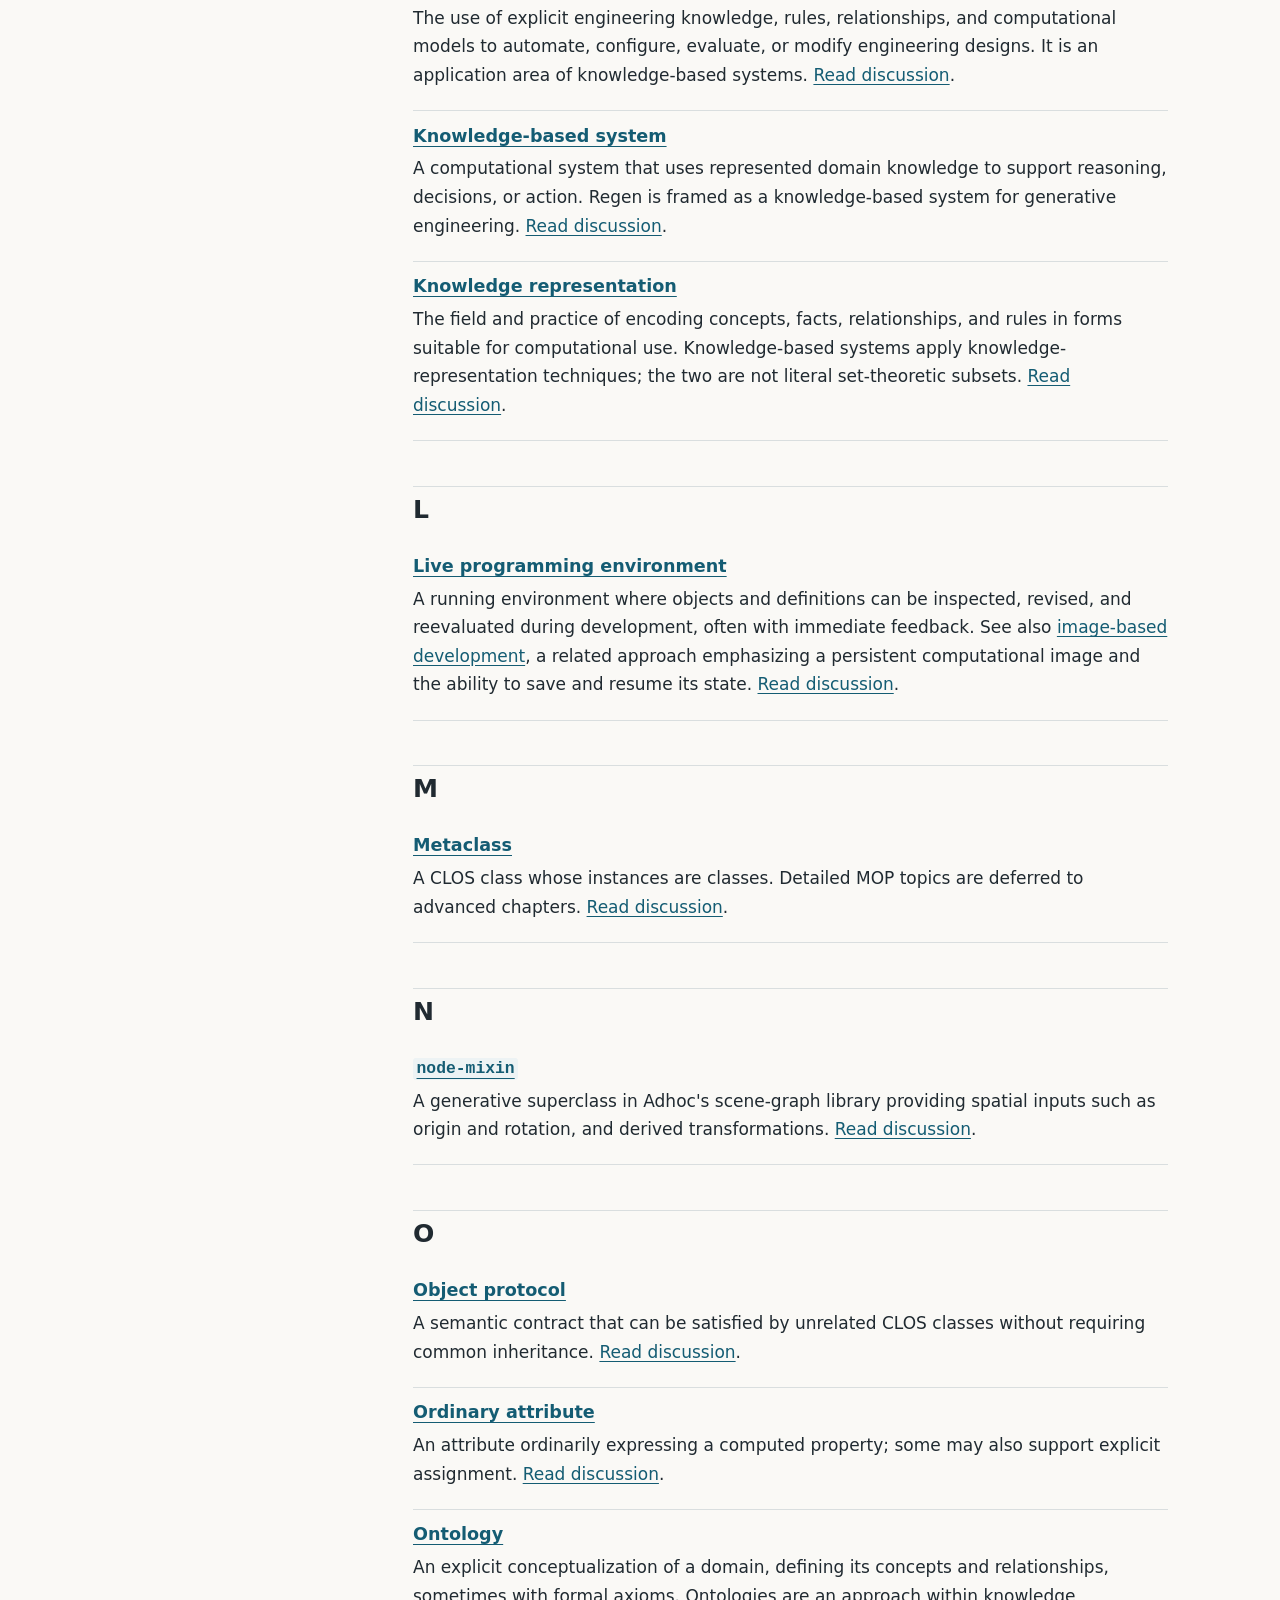
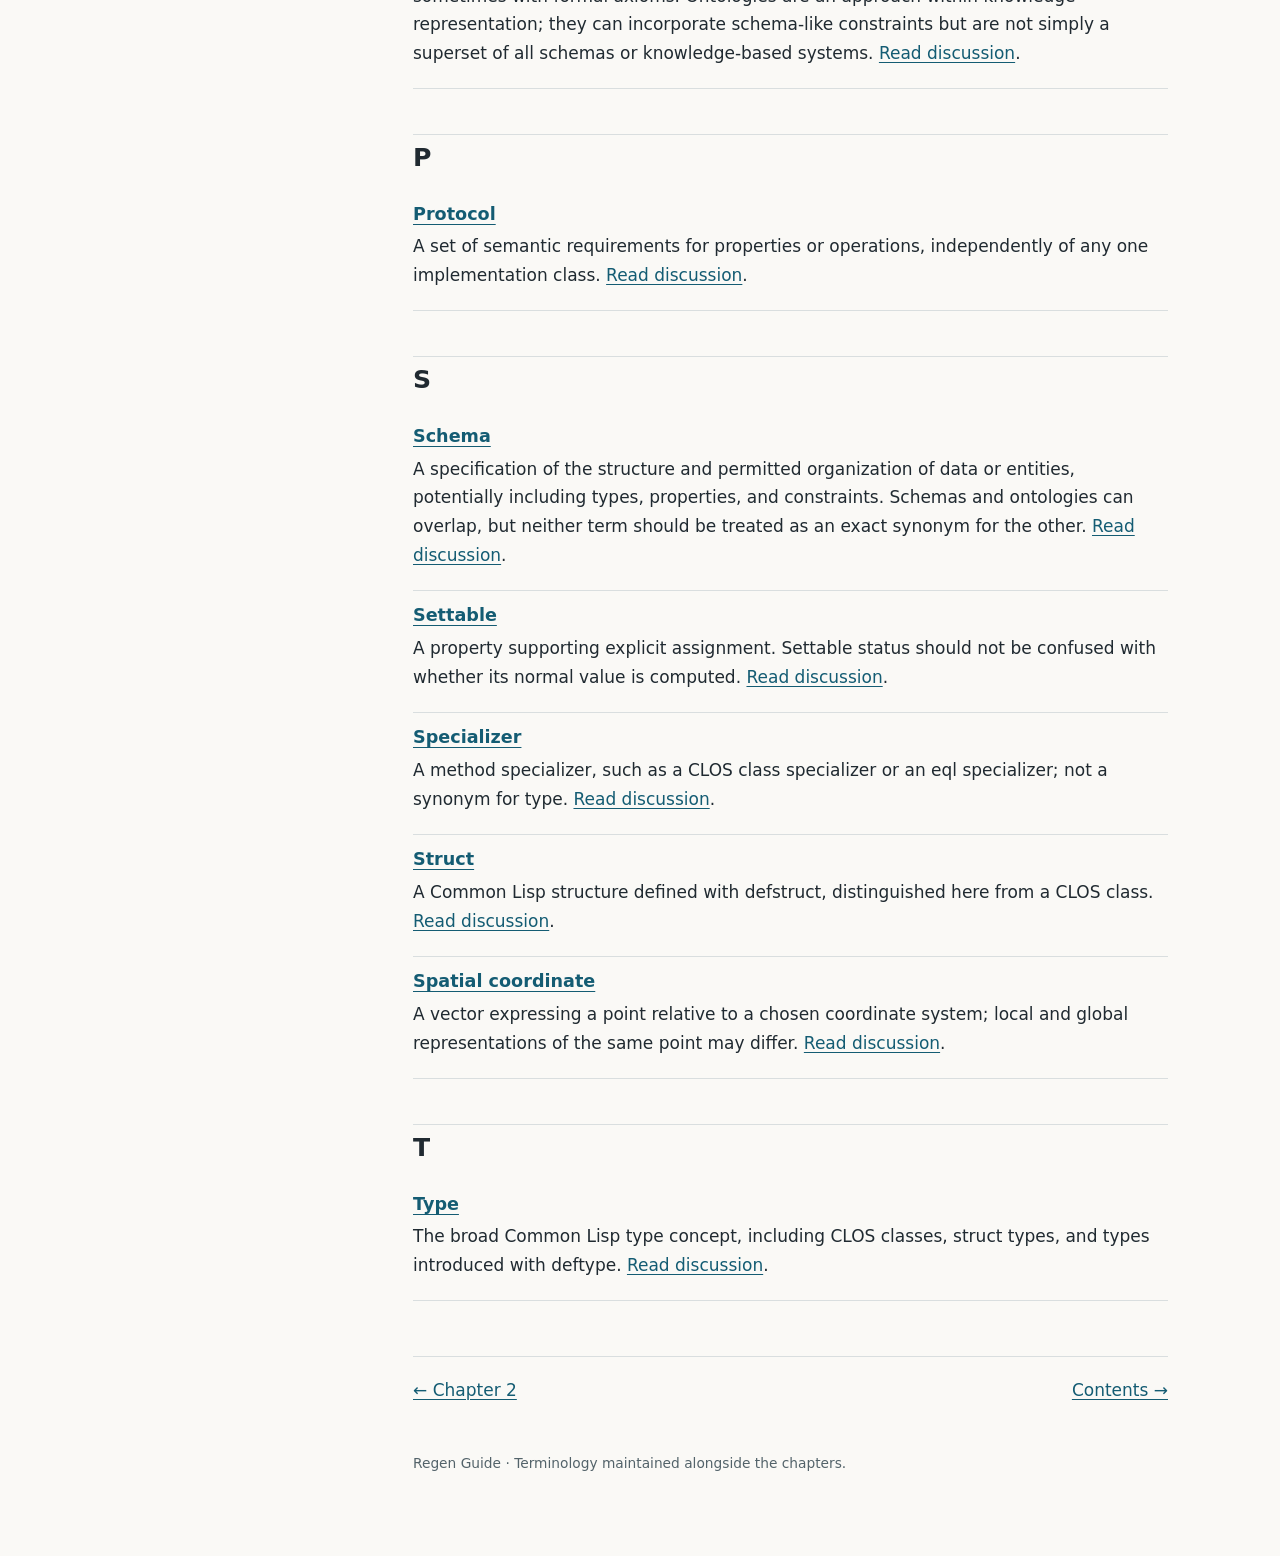
==== commit 888473d8: "Define image-based development and cross-reference live programming" ====
--- a/glossary.html
+++ b/glossary.html
@@ -1 +1 @@
-<!doctype html><html lang="en"><head><meta charset="utf-8"><meta name="viewport" content="width=device-width,initial-scale=1"><meta name="description" content="Alphabetical terminology index for Regen generative programming"><title>Terminology Index · Regen Guide</title><link rel="stylesheet" href="assets/site.css"></head><body><a class="skip" href="#content">Skip to content</a><div class="layout"><aside class="sidebar" aria-label="Guide navigation"><a class="brand" href="index.html">Regen Guide</a><p class="subtitle">Generative programming with Common Lisp</p><nav class="links"><div class="nav-heading">Contents</div><a href="index.html">Overview</a><a href="chapters/01-generative-objects.html">1 · Generative Objects</a><a href="chapters/02-attribute-kinds-and-object-protocols.html">2 · Attribute Kinds and Object Protocols</a><a href="chapters/03-defining-generative-objects.html">3 · Defining Generative Objects</a><a href="chapters/04-spatial-organization.html">4 · Spatial Organization</a><a href="glossary.html" aria-current="page">Terminology index</a><div class="nav-heading">Reference</div><a href="#protocol">Protocols</a><a href="#input">Inputs</a><a href="#ordinary-attribute">Ordinary attributes</a><a href="#component">Components</a></nav></aside><main id="content"><header class="eyebrow">Reference</header><h1>Terminology Index</h1><p class="lead">Concise definitions with links to their discussion in the guide. Foundational notions such as declarative programming, design intent, knowledge-based engineering, ontology, and schema are distinguished from Regen features planned for future development.</p><nav aria-label="Alphabetical index" class="alphabet"><a href="#letter-A">A</a><a href="#letter-C">C</a><a href="#letter-D">D</a><a href="#letter-G">G</a><a href="#letter-I">I</a><a href="#letter-K">K</a><a href="#letter-L">L</a><a href="#letter-M">M</a><a href="#letter-N">N</a><a href="#letter-O">O</a><a href="#letter-P">P</a><a href="#letter-S">S</a><a href="#letter-T">T</a></nav><dl><h2 id="letter-A">A</h2><div class="definition term" id="attribute"><dt><a href="#attribute">Attribute</a></dt><dd>A named property of a generative object. The property's semantics need not prescribe how its value is obtained. <a href="chapters/02-attribute-kinds-and-object-protocols.html#2-1">Read discussion</a>.</dd></div><div class="definition term" id="attribute-kind"><dt><a href="#attribute-kind">Attribute kind</a></dt><dd>A category of attribute with its own semantics. Inputs, ordinary attributes, and components are three essential kinds in generative Regen objects, but the system is extensible and may have many more kinds. Do not confuse attribute kind with a Common Lisp type. <a href="chapters/02-attribute-kinds-and-object-protocols.html#2-1">Read discussion</a>.</dd></div><h2 id="letter-C">C</h2><div class="definition term" id="class"><dt><a href="#class">Class</a></dt><dd>Specifically, a CLOS class. The broader term type includes classes and other Common Lisp types. <a href="chapters/01-generative-objects.html#1-5">Read discussion</a>.</dd></div><div class="definition term" id="component"><dt><a href="#component">Component</a></dt><dd>An attribute specifying a child generative object, its class, or relevant values. Not an ECS component. <a href="chapters/02-attribute-kinds-and-object-protocols.html#2-4">Read discussion</a>.</dd></div><div class="definition term" id="composition"><dt><a href="#composition">Composition</a></dt><dd>Constructing a larger object from distinct constituent objects rather than specializing a single class. <a href="chapters/02-attribute-kinds-and-object-protocols.html#2-5">Read discussion</a>.</dd></div><div class="definition term" id="computed-value"><dt><a href="#computed-value">Computed value</a></dt><dd>A value obtained by evaluating an attribute expression, distinguished from an explicitly assigned value. <a href="chapters/02-attribute-kinds-and-object-protocols.html#2-3">Read discussion</a>.</dd></div><h2 id="letter-D">D</h2><div class="definition term" id="defobject"><dt><a href="#defobject"><code>defobject</code></a></dt><dd>The Regen/Adhoc form for defining a generative CLOS class, its direct superclasses, and declarative attributes or components. <a href="chapters/03-defining-generative-objects.html#3-1">Read discussion</a>.</dd></div><div class="definition term" id="declarative-programming"><dt><a href="#declarative-programming">Declarative programming</a></dt><dd>A programming approach that expresses required properties, relationships, or results rather than explicitly orchestrating every computation step. Declarative expressions may still invoke procedural computations. <a href="chapters/01-generative-objects.html#1-2">Read discussion</a>.</dd></div><div class="definition term" id="dependency-graph"><dt><a href="#dependency-graph">Dependency graph</a></dt><dd>The graph of computational dependencies between attributes. Distinct from the hierarchy of component instances. A deeper treatment is planned. <a href="chapters/01-generative-objects.html#1-4">Read discussion</a>.</dd></div><div class="definition term" id="design-intent"><dt><a href="#design-intent">Design intent</a></dt><dd>The purpose, requirements, rationale, constraints, and relationships that explain why a design is organized as it is and how it should respond to change. Making design intent explicitly representable and inspectable is a subject for deeper treatment in the Regen Guide; no new intent API is asserted here. <a href="chapters/01-generative-objects.html#1-2">Read discussion</a>.</dd></div><h2 id="letter-G">G</h2><div class="definition term" id="generative-composition"><dt><a href="#generative-composition">Generative composition</a></dt><dd>Specifying nested generative objects as part of a generative definition, including relationships that determine their properties. <a href="chapters/01-generative-objects.html#1-4">Read discussion</a>.</dd></div><div class="definition term" id="generative-object"><dt><a href="#generative-object">Generative object</a></dt><dd>An object defined through declarative properties and relationships that determine its properties and potentially its child objects. <a href="chapters/01-generative-objects.html#1-1">Read discussion</a>.</dd></div><h2 id="letter-I">I</h2><div class="definition term" id="inheritance"><dt><a href="#inheritance">Inheritance</a></dt><dd>Reuse or specialization through CLOS class relationships; different from component composition or semantic protocol conformance. <a href="chapters/02-attribute-kinds-and-object-protocols.html#2-5">Read discussion</a>.</dd></div><div class="definition term" id="input"><dt><a href="#input">Input</a></dt><dd>An attribute serving as a starting point for computations. Optional inputs can use their defining expression until assigned. <a href="chapters/02-attribute-kinds-and-object-protocols.html#2-2">Read discussion</a>.</dd></div><div class="definition term" id="instance-hierarchy"><dt><a href="#instance-hierarchy">Instance hierarchy</a></dt><dd>The parent/child structure of constituent generative objects; not the same as computational attribute dependencies. <a href="chapters/01-generative-objects.html#1-4">Read discussion</a>.</dd></div><h2 id="letter-K">K</h2><div class="definition term" id="knowledge-based-engineering"><dt><a href="#knowledge-based-engineering">Knowledge-based engineering (KBE)</a></dt><dd>The use of explicit engineering knowledge, rules, relationships, and computational models to automate, configure, evaluate, or modify engineering designs. It is an application area of knowledge-based systems. <a href="chapters/01-generative-objects.html#1-5">Read discussion</a>.</dd></div><div class="definition term" id="knowledge-based-system"><dt><a href="#knowledge-based-system">Knowledge-based system</a></dt><dd>A computational system that uses represented domain knowledge to support reasoning, decisions, or action. Regen is framed as a knowledge-based system for generative engineering. <a href="chapters/01-generative-objects.html#1-5">Read discussion</a>.</dd></div><div class="definition term" id="knowledge-representation"><dt><a href="#knowledge-representation">Knowledge representation</a></dt><dd>The field and practice of encoding concepts, facts, relationships, and rules in forms suitable for computational use. Knowledge-based systems apply knowledge-representation techniques; the two are not literal set-theoretic subsets. <a href="chapters/01-generative-objects.html#1-5">Read discussion</a>.</dd></div><h2 id="letter-L">L</h2><div class="definition term" id="live-environment"><dt><a href="#live-environment">Live programming environment</a></dt><dd>A running environment where objects and definitions can be inspected, revised, and reevaluated during development. <a href="chapters/01-generative-objects.html#1-6">Read discussion</a>.</dd></div><h2 id="letter-M">M</h2><div class="definition term" id="metaclass"><dt><a href="#metaclass">Metaclass</a></dt><dd>A CLOS class whose instances are classes. Detailed MOP topics are deferred to advanced chapters. <a href="chapters/01-generative-objects.html#1-5">Read discussion</a>.</dd></div><h2 id="letter-N">N</h2><div class="definition term" id="node-mixin"><dt><a href="#node-mixin"><code>node-mixin</code></a></dt><dd>A generative superclass in Adhoc's scene-graph library providing spatial inputs such as origin and rotation, and derived transformations. <a href="chapters/04-spatial-organization.html#4-1">Read discussion</a>.</dd></div><h2 id="letter-O">O</h2><div class="definition term" id="object-protocol"><dt><a href="#object-protocol">Object protocol</a></dt><dd>A semantic contract that can be satisfied by unrelated CLOS classes without requiring common inheritance. <a href="chapters/02-attribute-kinds-and-object-protocols.html#2-7">Read discussion</a>.</dd></div><div class="definition term" id="ordinary-attribute"><dt><a href="#ordinary-attribute">Ordinary attribute</a></dt><dd>An attribute ordinarily expressing a computed property; some may also support explicit assignment. <a href="chapters/02-attribute-kinds-and-object-protocols.html#2-3">Read discussion</a>.</dd></div><div class="definition term" id="ontology"><dt><a href="#ontology">Ontology</a></dt><dd>An explicit conceptualization of a domain, defining its concepts and relationships, sometimes with formal axioms. Ontologies are an approach within knowledge representation; they can incorporate schema-like constraints but are not simply a superset of all schemas or knowledge-based systems. <a href="chapters/01-generative-objects.html#1-5">Read discussion</a>.</dd></div><h2 id="letter-P">P</h2><div class="definition term" id="protocol"><dt><a href="#protocol">Protocol</a></dt><dd>A set of semantic requirements for properties or operations, independently of any one implementation class. <a href="chapters/02-attribute-kinds-and-object-protocols.html#2-7">Read discussion</a>.</dd></div><h2 id="letter-S">S</h2><div class="definition term" id="schema"><dt><a href="#schema">Schema</a></dt><dd>A specification of the structure and permitted organization of data or entities, potentially including types, properties, and constraints. Schemas and ontologies can overlap, but neither term should be treated as an exact synonym for the other. <a href="chapters/01-generative-objects.html#1-5">Read discussion</a>.</dd></div><div class="definition term" id="settable"><dt><a href="#settable">Settable</a></dt><dd>A property supporting explicit assignment. Settable status should not be confused with whether its normal value is computed. <a href="chapters/02-attribute-kinds-and-object-protocols.html#2-3">Read discussion</a>.</dd></div><div class="definition term" id="specializer"><dt><a href="#specializer">Specializer</a></dt><dd>A method specializer, such as a CLOS class specializer or an eql specializer; not a synonym for type. <a href="chapters/01-generative-objects.html#1-5">Read discussion</a>.</dd></div><div class="definition term" id="struct"><dt><a href="#struct">Struct</a></dt><dd>A Common Lisp structure defined with defstruct, distinguished here from a CLOS class. <a href="chapters/01-generative-objects.html#1-5">Read discussion</a>.</dd></div><div class="definition term" id="spatial-coordinate"><dt><a href="#spatial-coordinate">Spatial coordinate</a></dt><dd>A vector expressing a point relative to a chosen coordinate system; local and global representations of the same point may differ. <a href="chapters/04-spatial-organization.html#4-5">Read discussion</a>.</dd></div><h2 id="letter-T">T</h2><div class="definition term" id="type"><dt><a href="#type">Type</a></dt><dd>The broad Common Lisp type concept, including CLOS classes, struct types, and types introduced with deftype. <a href="chapters/01-generative-objects.html#1-5">Read discussion</a>.</dd></div></dl><nav class="bottomnav" aria-label="Site navigation"><a href="chapters/02-attribute-kinds-and-object-protocols.html">← Chapter 2</a><a href="index.html">Contents →</a></nav><footer>Regen Guide · Terminology maintained alongside the chapters.</footer></main></div></body></html>+<!doctype html><html lang="en"><head><meta charset="utf-8"><meta name="viewport" content="width=device-width,initial-scale=1"><meta name="description" content="Alphabetical terminology index for Regen generative programming"><title>Terminology Index · Regen Guide</title><link rel="stylesheet" href="assets/site.css"></head><body><a class="skip" href="#content">Skip to content</a><div class="layout"><aside class="sidebar" aria-label="Guide navigation"><a class="brand" href="index.html">Regen Guide</a><p class="subtitle">Generative programming with Common Lisp</p><nav class="links"><div class="nav-heading">Contents</div><a href="index.html">Overview</a><a href="chapters/01-generative-objects.html">1 · Generative Objects</a><a href="chapters/02-attribute-kinds-and-object-protocols.html">2 · Attribute Kinds and Object Protocols</a><a href="chapters/03-defining-generative-objects.html">3 · Defining Generative Objects</a><a href="chapters/04-spatial-organization.html">4 · Spatial Organization</a><a href="glossary.html" aria-current="page">Terminology index</a><div class="nav-heading">Reference</div><a href="#protocol">Protocols</a><a href="#input">Inputs</a><a href="#ordinary-attribute">Ordinary attributes</a><a href="#component">Components</a></nav></aside><main id="content"><header class="eyebrow">Reference</header><h1>Terminology Index</h1><p class="lead">Concise definitions with links to their discussion in the guide. Foundational notions such as declarative programming, design intent, knowledge-based engineering, ontology, and schema are distinguished from Regen features planned for future development.</p><nav aria-label="Alphabetical index" class="alphabet"><a href="#letter-A">A</a><a href="#letter-C">C</a><a href="#letter-D">D</a><a href="#letter-G">G</a><a href="#letter-I">I</a><a href="#letter-K">K</a><a href="#letter-L">L</a><a href="#letter-M">M</a><a href="#letter-N">N</a><a href="#letter-O">O</a><a href="#letter-P">P</a><a href="#letter-S">S</a><a href="#letter-T">T</a></nav><dl><h2 id="letter-A">A</h2><div class="definition term" id="attribute"><dt><a href="#attribute">Attribute</a></dt><dd>A named property of a generative object. The property's semantics need not prescribe how its value is obtained. <a href="chapters/02-attribute-kinds-and-object-protocols.html#2-1">Read discussion</a>.</dd></div><div class="definition term" id="attribute-kind"><dt><a href="#attribute-kind">Attribute kind</a></dt><dd>A category of attribute with its own semantics. Inputs, ordinary attributes, and components are three essential kinds in generative Regen objects, but the system is extensible and may have many more kinds. Do not confuse attribute kind with a Common Lisp type. <a href="chapters/02-attribute-kinds-and-object-protocols.html#2-1">Read discussion</a>.</dd></div><h2 id="letter-C">C</h2><div class="definition term" id="class"><dt><a href="#class">Class</a></dt><dd>Specifically, a CLOS class. The broader term type includes classes and other Common Lisp types. <a href="chapters/01-generative-objects.html#1-5">Read discussion</a>.</dd></div><div class="definition term" id="component"><dt><a href="#component">Component</a></dt><dd>An attribute specifying a child generative object, its class, or relevant values. Not an ECS component. <a href="chapters/02-attribute-kinds-and-object-protocols.html#2-4">Read discussion</a>.</dd></div><div class="definition term" id="composition"><dt><a href="#composition">Composition</a></dt><dd>Constructing a larger object from distinct constituent objects rather than specializing a single class. <a href="chapters/02-attribute-kinds-and-object-protocols.html#2-5">Read discussion</a>.</dd></div><div class="definition term" id="computed-value"><dt><a href="#computed-value">Computed value</a></dt><dd>A value obtained by evaluating an attribute expression, distinguished from an explicitly assigned value. <a href="chapters/02-attribute-kinds-and-object-protocols.html#2-3">Read discussion</a>.</dd></div><h2 id="letter-D">D</h2><div class="definition term" id="defobject"><dt><a href="#defobject"><code>defobject</code></a></dt><dd>The Regen/Adhoc form for defining a generative CLOS class, its direct superclasses, and declarative attributes or components. <a href="chapters/03-defining-generative-objects.html#3-1">Read discussion</a>.</dd></div><div class="definition term" id="declarative-programming"><dt><a href="#declarative-programming">Declarative programming</a></dt><dd>A programming approach that expresses required properties, relationships, or results rather than explicitly orchestrating every computation step. Declarative expressions may still invoke procedural computations. <a href="chapters/01-generative-objects.html#1-2">Read discussion</a>.</dd></div><div class="definition term" id="dependency-graph"><dt><a href="#dependency-graph">Dependency graph</a></dt><dd>The graph of computational dependencies between attributes. Distinct from the hierarchy of component instances. A deeper treatment is planned. <a href="chapters/01-generative-objects.html#1-4">Read discussion</a>.</dd></div><div class="definition term" id="design-intent"><dt><a href="#design-intent">Design intent</a></dt><dd>The purpose, requirements, rationale, constraints, and relationships that explain why a design is organized as it is and how it should respond to change. Making design intent explicitly representable and inspectable is a subject for deeper treatment in the Regen Guide; no new intent API is asserted here. <a href="chapters/01-generative-objects.html#1-2">Read discussion</a>.</dd></div><h2 id="letter-G">G</h2><div class="definition term" id="generative-composition"><dt><a href="#generative-composition">Generative composition</a></dt><dd>Specifying nested generative objects as part of a generative definition, including relationships that determine their properties. <a href="chapters/01-generative-objects.html#1-4">Read discussion</a>.</dd></div><div class="definition term" id="generative-object"><dt><a href="#generative-object">Generative object</a></dt><dd>An object defined through declarative properties and relationships that determine its properties and potentially its child objects. <a href="chapters/01-generative-objects.html#1-1">Read discussion</a>.</dd></div><h2 id="letter-I">I</h2><div class="definition term" id="image-based-development"><dt><a href="#image-based-development">Image-based development</a></dt><dd>A development approach centered on a persistent, running language image containing objects, definitions, and program state. The image can be inspected and modified interactively and, where supported, saved and resumed. Common Lisp systems such as SBCL support this workflow. Closely related to, but not identical with, a <a href="#live-environment">live programming environment</a>: a live environment emphasizes immediate interaction and feedback, while image-based development emphasizes the continuity of the running computational state.</dd></div><div class="definition term" id="inheritance"><dt><a href="#inheritance">Inheritance</a></dt><dd>Reuse or specialization through CLOS class relationships; different from component composition or semantic protocol conformance. <a href="chapters/02-attribute-kinds-and-object-protocols.html#2-5">Read discussion</a>.</dd></div><div class="definition term" id="input"><dt><a href="#input">Input</a></dt><dd>An attribute serving as a starting point for computations. Optional inputs can use their defining expression until assigned. <a href="chapters/02-attribute-kinds-and-object-protocols.html#2-2">Read discussion</a>.</dd></div><div class="definition term" id="instance-hierarchy"><dt><a href="#instance-hierarchy">Instance hierarchy</a></dt><dd>The parent/child structure of constituent generative objects; not the same as computational attribute dependencies. <a href="chapters/01-generative-objects.html#1-4">Read discussion</a>.</dd></div><h2 id="letter-K">K</h2><div class="definition term" id="knowledge-based-engineering"><dt><a href="#knowledge-based-engineering">Knowledge-based engineering (KBE)</a></dt><dd>The use of explicit engineering knowledge, rules, relationships, and computational models to automate, configure, evaluate, or modify engineering designs. It is an application area of knowledge-based systems. <a href="chapters/01-generative-objects.html#1-5">Read discussion</a>.</dd></div><div class="definition term" id="knowledge-based-system"><dt><a href="#knowledge-based-system">Knowledge-based system</a></dt><dd>A computational system that uses represented domain knowledge to support reasoning, decisions, or action. Regen is framed as a knowledge-based system for generative engineering. <a href="chapters/01-generative-objects.html#1-5">Read discussion</a>.</dd></div><div class="definition term" id="knowledge-representation"><dt><a href="#knowledge-representation">Knowledge representation</a></dt><dd>The field and practice of encoding concepts, facts, relationships, and rules in forms suitable for computational use. Knowledge-based systems apply knowledge-representation techniques; the two are not literal set-theoretic subsets. <a href="chapters/01-generative-objects.html#1-5">Read discussion</a>.</dd></div><h2 id="letter-L">L</h2><div class="definition term" id="live-environment"><dt><a href="#live-environment">Live programming environment</a></dt><dd>A running environment where objects and definitions can be inspected, revised, and reevaluated during development, often with immediate feedback. See also <a href="#image-based-development">image-based development</a>, a related approach emphasizing a persistent computational image and the ability to save and resume its state. <a href="chapters/01-generative-objects.html#1-6">Read discussion</a>.</dd></div><h2 id="letter-M">M</h2><div class="definition term" id="metaclass"><dt><a href="#metaclass">Metaclass</a></dt><dd>A CLOS class whose instances are classes. Detailed MOP topics are deferred to advanced chapters. <a href="chapters/01-generative-objects.html#1-5">Read discussion</a>.</dd></div><h2 id="letter-N">N</h2><div class="definition term" id="node-mixin"><dt><a href="#node-mixin"><code>node-mixin</code></a></dt><dd>A generative superclass in Adhoc's scene-graph library providing spatial inputs such as origin and rotation, and derived transformations. <a href="chapters/04-spatial-organization.html#4-1">Read discussion</a>.</dd></div><h2 id="letter-O">O</h2><div class="definition term" id="object-protocol"><dt><a href="#object-protocol">Object protocol</a></dt><dd>A semantic contract that can be satisfied by unrelated CLOS classes without requiring common inheritance. <a href="chapters/02-attribute-kinds-and-object-protocols.html#2-7">Read discussion</a>.</dd></div><div class="definition term" id="ordinary-attribute"><dt><a href="#ordinary-attribute">Ordinary attribute</a></dt><dd>An attribute ordinarily expressing a computed property; some may also support explicit assignment. <a href="chapters/02-attribute-kinds-and-object-protocols.html#2-3">Read discussion</a>.</dd></div><div class="definition term" id="ontology"><dt><a href="#ontology">Ontology</a></dt><dd>An explicit conceptualization of a domain, defining its concepts and relationships, sometimes with formal axioms. Ontologies are an approach within knowledge representation; they can incorporate schema-like constraints but are not simply a superset of all schemas or knowledge-based systems. <a href="chapters/01-generative-objects.html#1-5">Read discussion</a>.</dd></div><h2 id="letter-P">P</h2><div class="definition term" id="protocol"><dt><a href="#protocol">Protocol</a></dt><dd>A set of semantic requirements for properties or operations, independently of any one implementation class. <a href="chapters/02-attribute-kinds-and-object-protocols.html#2-7">Read discussion</a>.</dd></div><h2 id="letter-S">S</h2><div class="definition term" id="schema"><dt><a href="#schema">Schema</a></dt><dd>A specification of the structure and permitted organization of data or entities, potentially including types, properties, and constraints. Schemas and ontologies can overlap, but neither term should be treated as an exact synonym for the other. <a href="chapters/01-generative-objects.html#1-5">Read discussion</a>.</dd></div><div class="definition term" id="settable"><dt><a href="#settable">Settable</a></dt><dd>A property supporting explicit assignment. Settable status should not be confused with whether its normal value is computed. <a href="chapters/02-attribute-kinds-and-object-protocols.html#2-3">Read discussion</a>.</dd></div><div class="definition term" id="specializer"><dt><a href="#specializer">Specializer</a></dt><dd>A method specializer, such as a CLOS class specializer or an eql specializer; not a synonym for type. <a href="chapters/01-generative-objects.html#1-5">Read discussion</a>.</dd></div><div class="definition term" id="struct"><dt><a href="#struct">Struct</a></dt><dd>A Common Lisp structure defined with defstruct, distinguished here from a CLOS class. <a href="chapters/01-generative-objects.html#1-5">Read discussion</a>.</dd></div><div class="definition term" id="spatial-coordinate"><dt><a href="#spatial-coordinate">Spatial coordinate</a></dt><dd>A vector expressing a point relative to a chosen coordinate system; local and global representations of the same point may differ. <a href="chapters/04-spatial-organization.html#4-5">Read discussion</a>.</dd></div><h2 id="letter-T">T</h2><div class="definition term" id="type"><dt><a href="#type">Type</a></dt><dd>The broad Common Lisp type concept, including CLOS classes, struct types, and types introduced with deftype. <a href="chapters/01-generative-objects.html#1-5">Read discussion</a>.</dd></div></dl><nav class="bottomnav" aria-label="Site navigation"><a href="chapters/02-attribute-kinds-and-object-protocols.html">← Chapter 2</a><a href="index.html">Contents →</a></nav><footer>Regen Guide · Terminology maintained alongside the chapters.</footer></main></div></body></html>
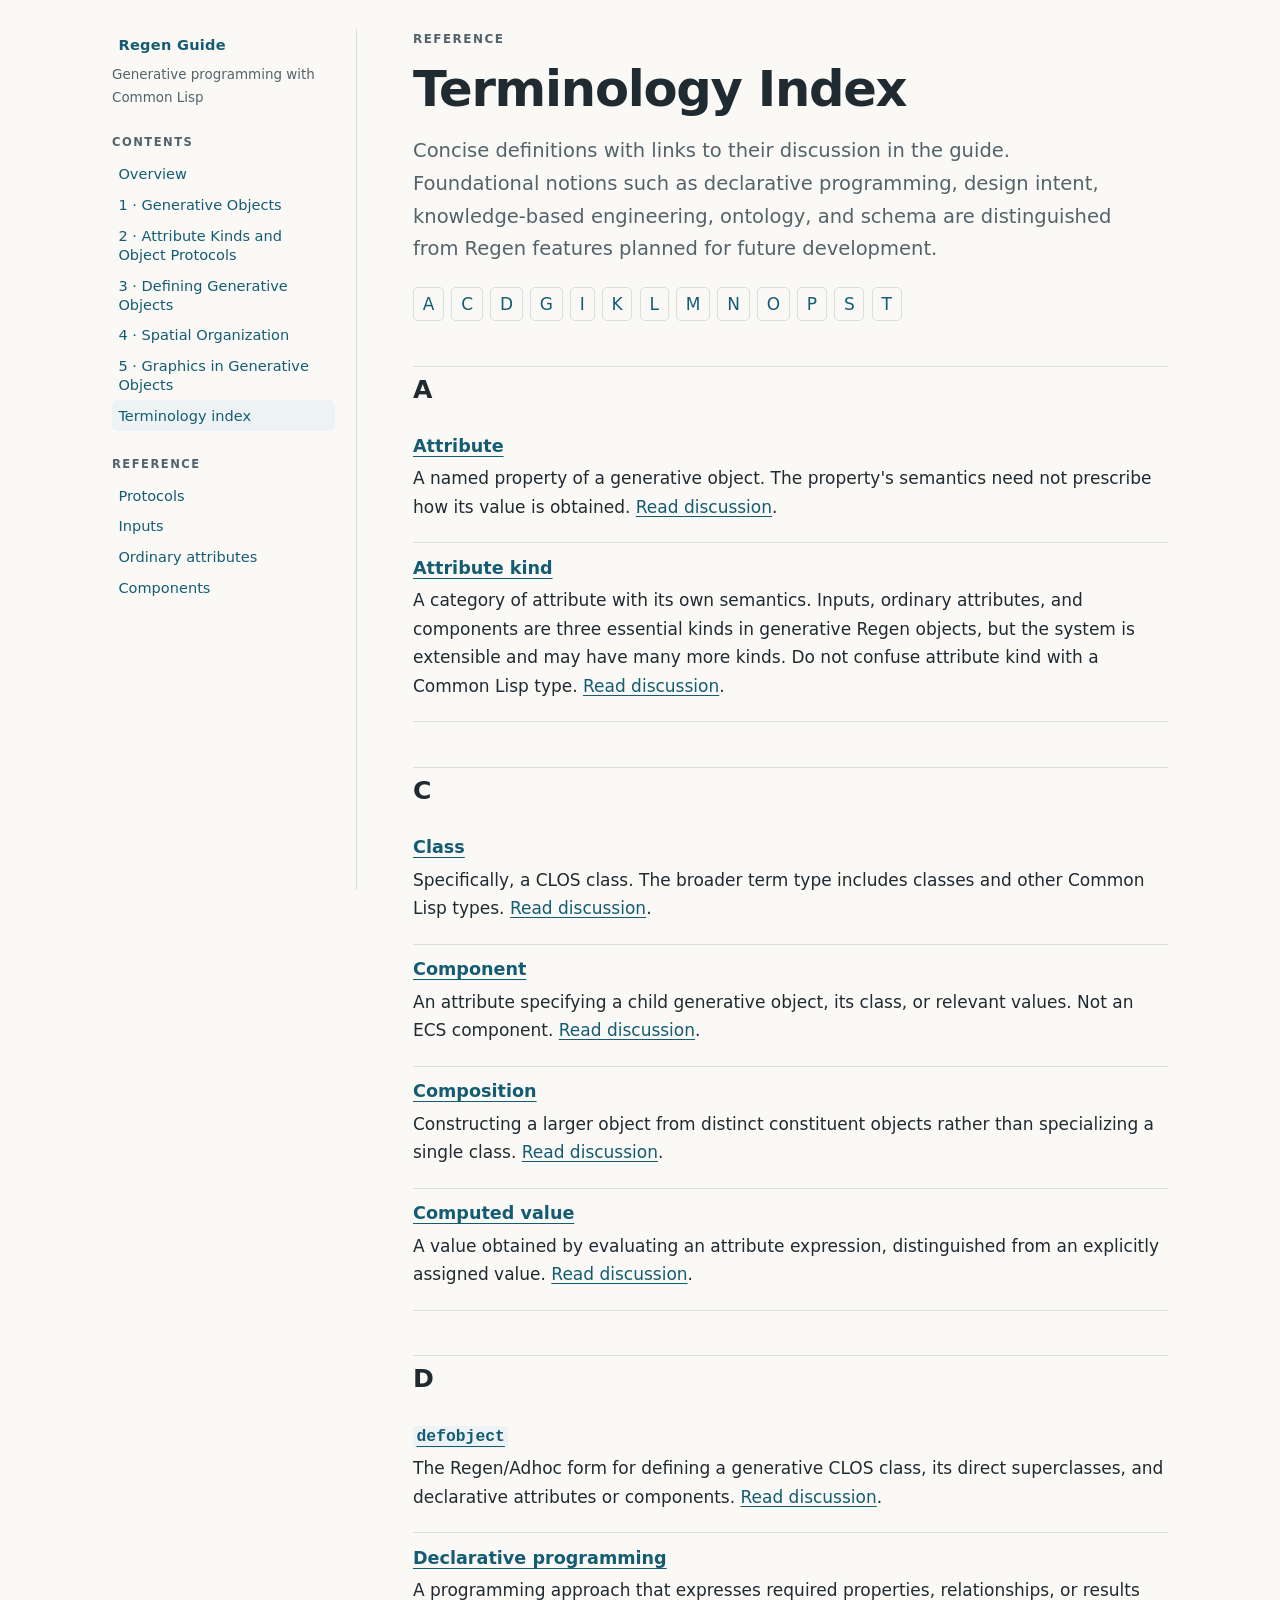
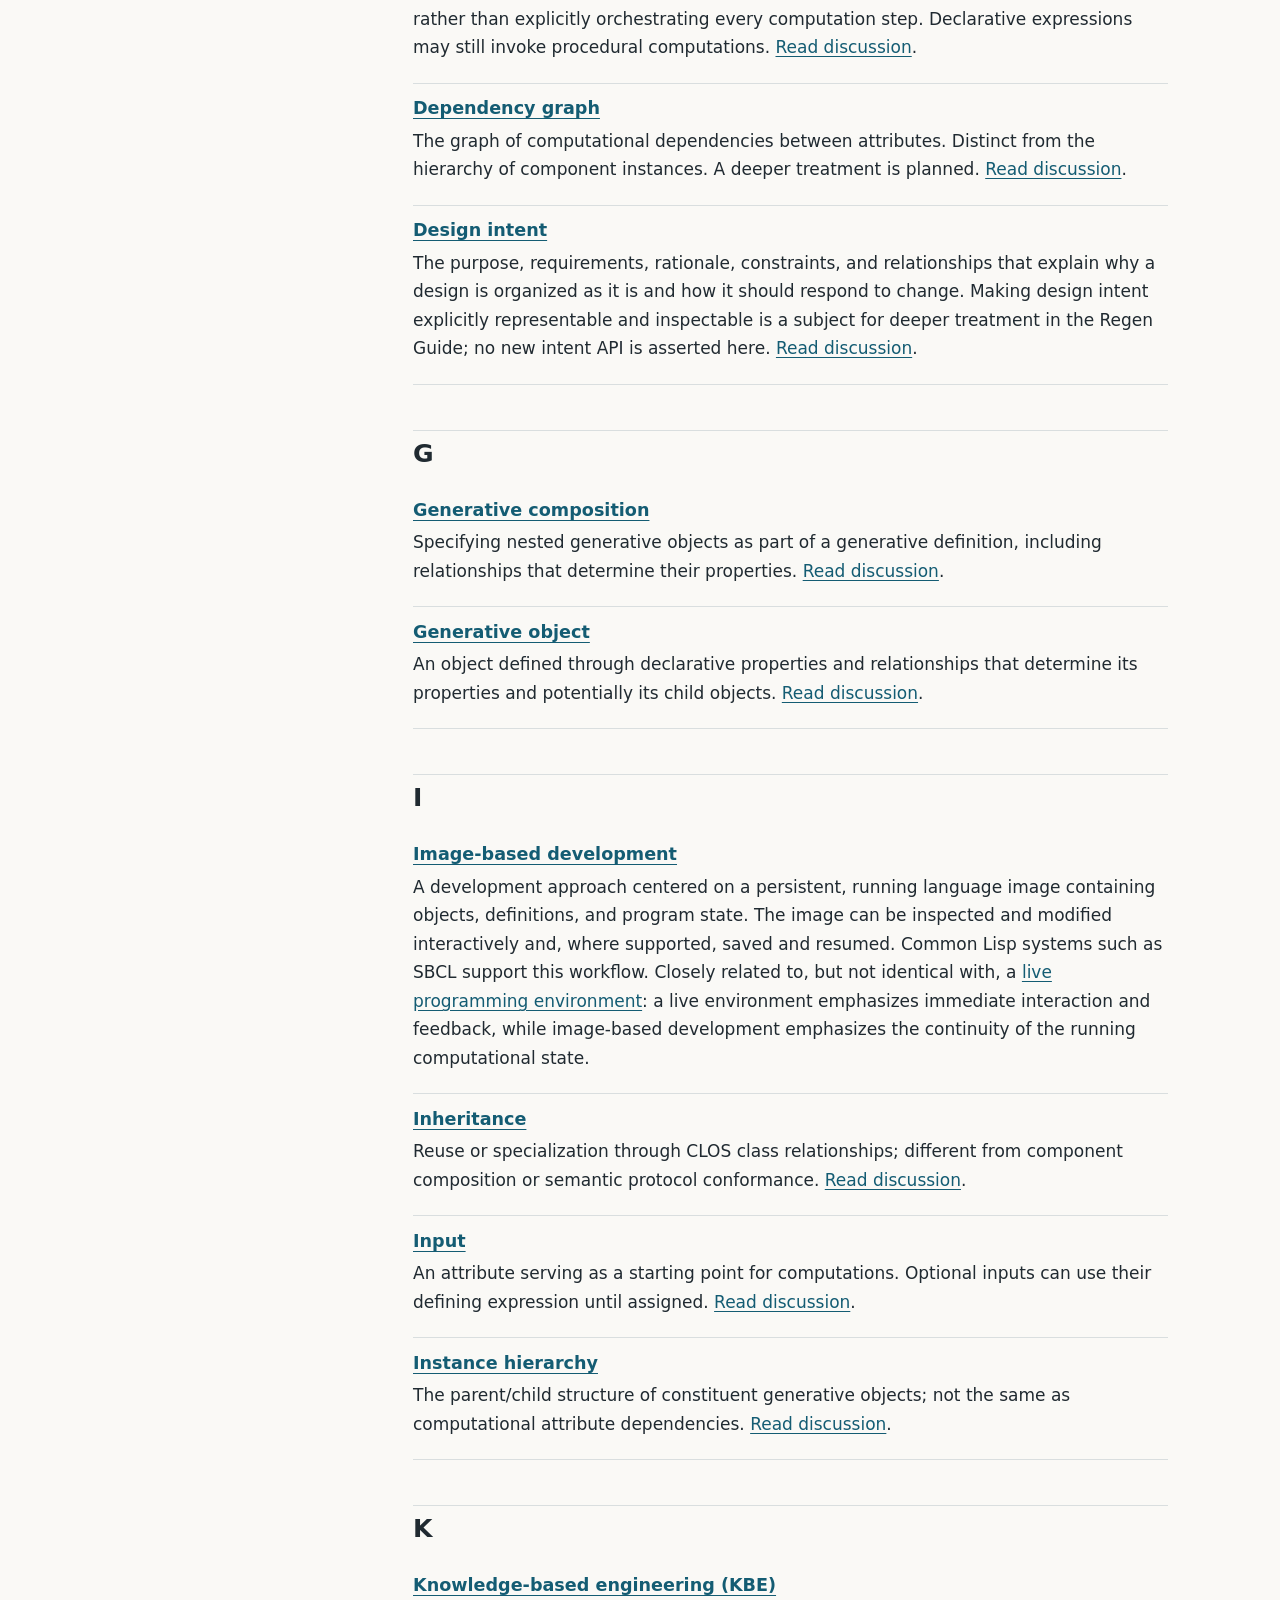
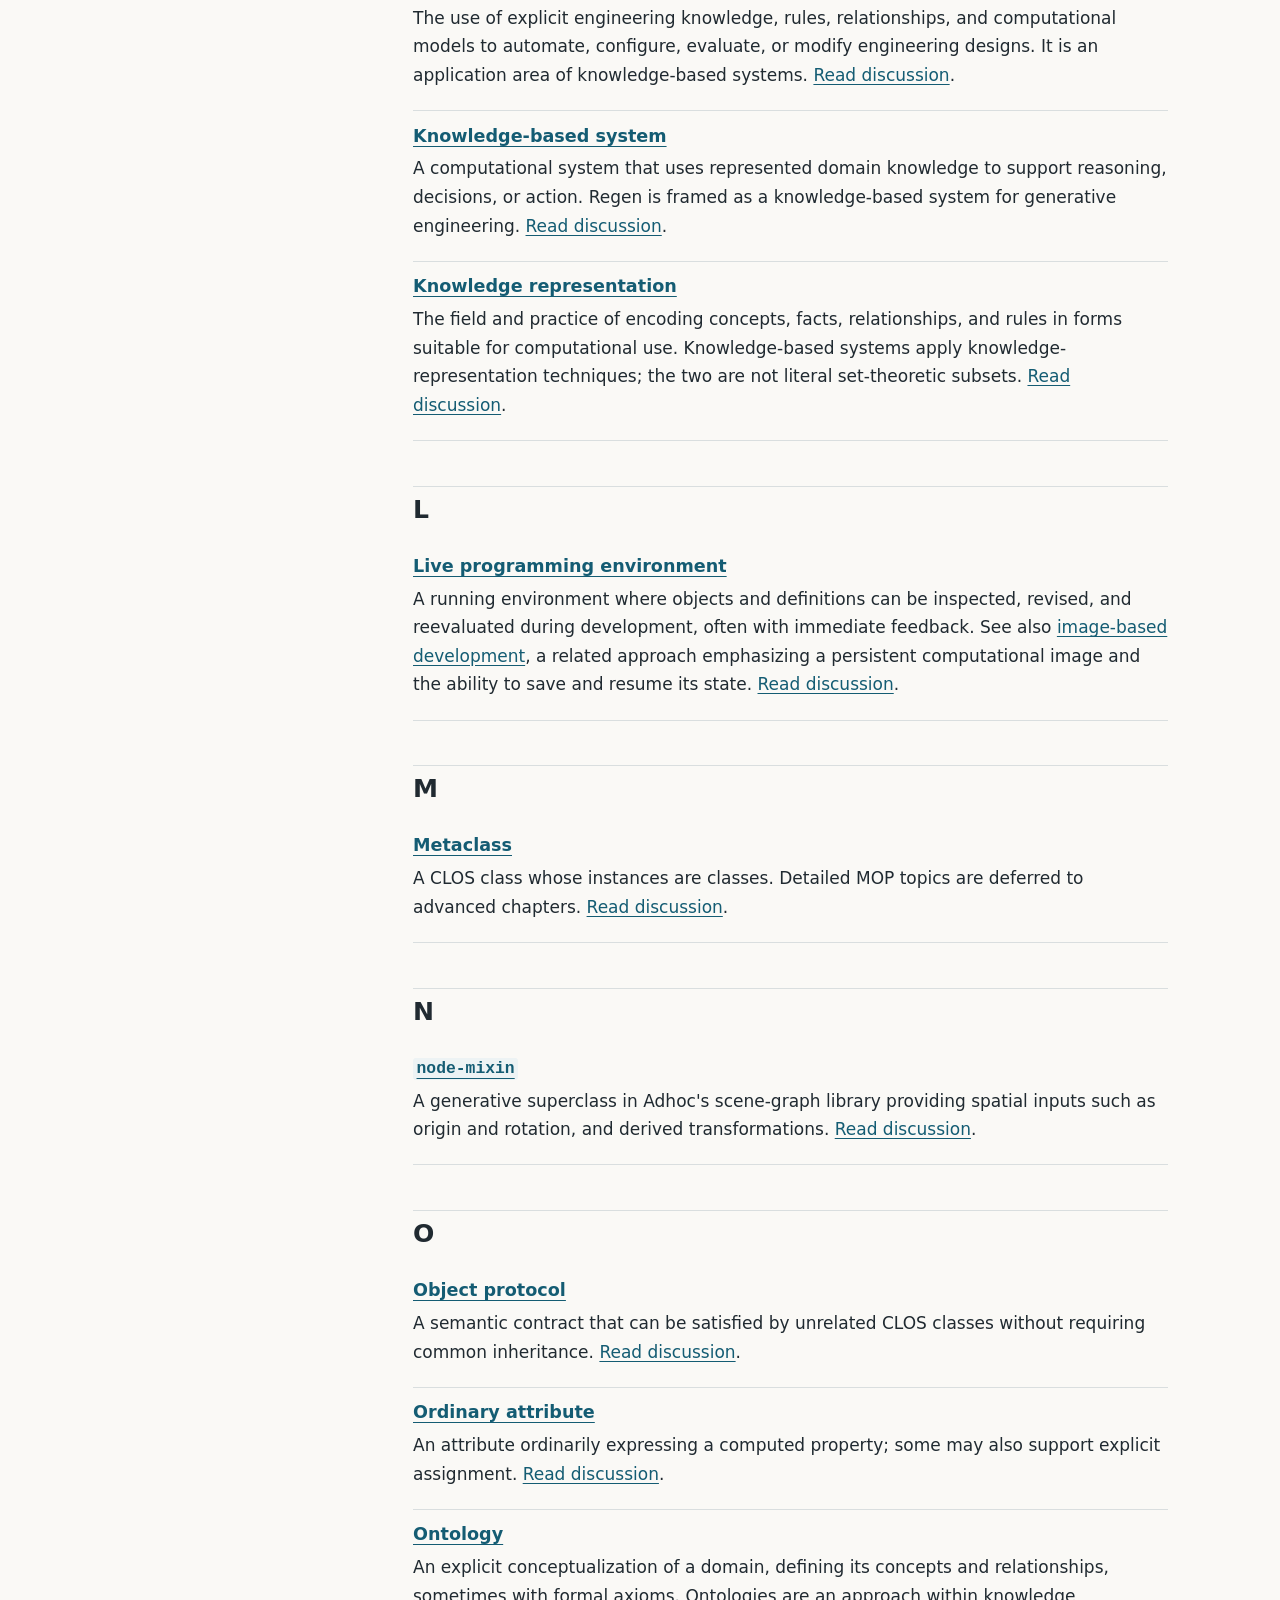
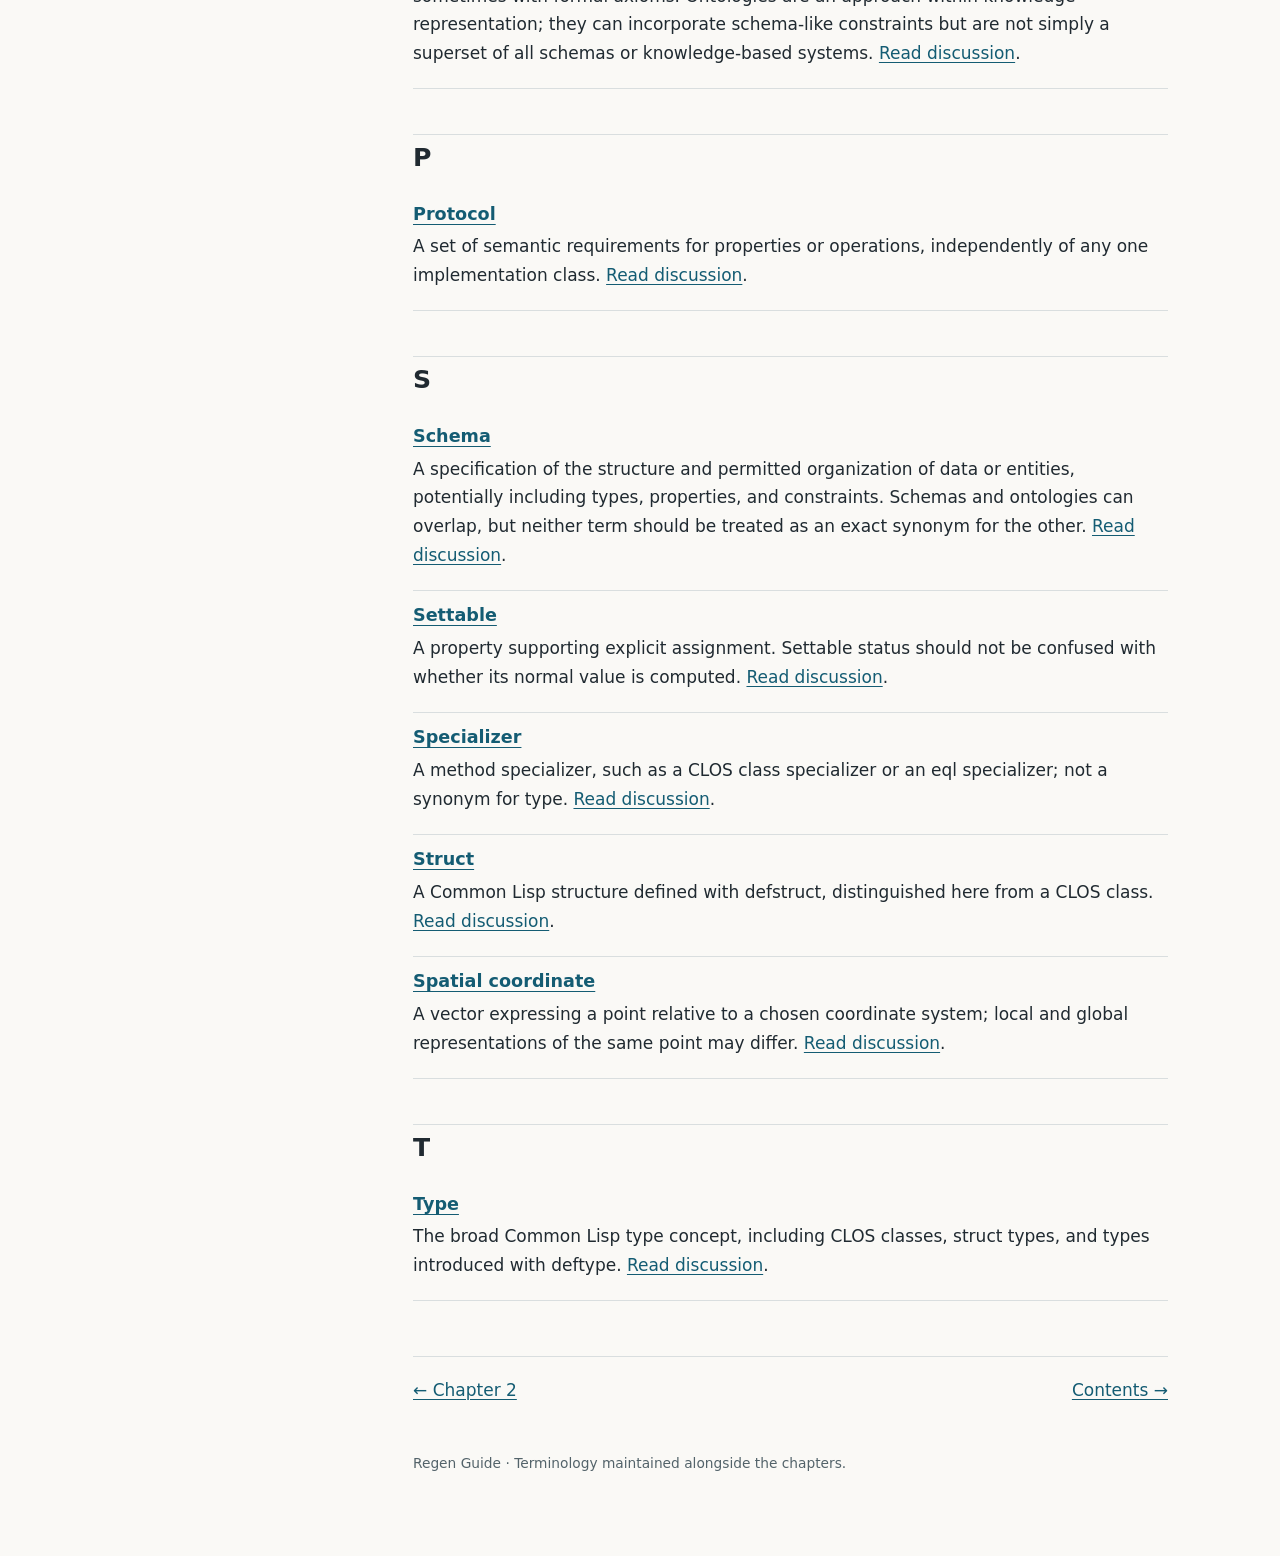
==== commit 98e63a7c: "Include Chapter 5 in guide navigation" ====
--- a/glossary.html
+++ b/glossary.html
@@ -1 +1 @@
-<!doctype html><html lang="en"><head><meta charset="utf-8"><meta name="viewport" content="width=device-width,initial-scale=1"><meta name="description" content="Alphabetical terminology index for Regen generative programming"><title>Terminology Index · Regen Guide</title><link rel="stylesheet" href="assets/site.css"></head><body><a class="skip" href="#content">Skip to content</a><div class="layout"><aside class="sidebar" aria-label="Guide navigation"><a class="brand" href="index.html">Regen Guide</a><p class="subtitle">Generative programming with Common Lisp</p><nav class="links"><div class="nav-heading">Contents</div><a href="index.html">Overview</a><a href="chapters/01-generative-objects.html">1 · Generative Objects</a><a href="chapters/02-attribute-kinds-and-object-protocols.html">2 · Attribute Kinds and Object Protocols</a><a href="chapters/03-defining-generative-objects.html">3 · Defining Generative Objects</a><a href="chapters/04-spatial-organization.html">4 · Spatial Organization</a><a href="glossary.html" aria-current="page">Terminology index</a><div class="nav-heading">Reference</div><a href="#protocol">Protocols</a><a href="#input">Inputs</a><a href="#ordinary-attribute">Ordinary attributes</a><a href="#component">Components</a></nav></aside><main id="content"><header class="eyebrow">Reference</header><h1>Terminology Index</h1><p class="lead">Concise definitions with links to their discussion in the guide. Foundational notions such as declarative programming, design intent, knowledge-based engineering, ontology, and schema are distinguished from Regen features planned for future development.</p><nav aria-label="Alphabetical index" class="alphabet"><a href="#letter-A">A</a><a href="#letter-C">C</a><a href="#letter-D">D</a><a href="#letter-G">G</a><a href="#letter-I">I</a><a href="#letter-K">K</a><a href="#letter-L">L</a><a href="#letter-M">M</a><a href="#letter-N">N</a><a href="#letter-O">O</a><a href="#letter-P">P</a><a href="#letter-S">S</a><a href="#letter-T">T</a></nav><dl><h2 id="letter-A">A</h2><div class="definition term" id="attribute"><dt><a href="#attribute">Attribute</a></dt><dd>A named property of a generative object. The property's semantics need not prescribe how its value is obtained. <a href="chapters/02-attribute-kinds-and-object-protocols.html#2-1">Read discussion</a>.</dd></div><div class="definition term" id="attribute-kind"><dt><a href="#attribute-kind">Attribute kind</a></dt><dd>A category of attribute with its own semantics. Inputs, ordinary attributes, and components are three essential kinds in generative Regen objects, but the system is extensible and may have many more kinds. Do not confuse attribute kind with a Common Lisp type. <a href="chapters/02-attribute-kinds-and-object-protocols.html#2-1">Read discussion</a>.</dd></div><h2 id="letter-C">C</h2><div class="definition term" id="class"><dt><a href="#class">Class</a></dt><dd>Specifically, a CLOS class. The broader term type includes classes and other Common Lisp types. <a href="chapters/01-generative-objects.html#1-5">Read discussion</a>.</dd></div><div class="definition term" id="component"><dt><a href="#component">Component</a></dt><dd>An attribute specifying a child generative object, its class, or relevant values. Not an ECS component. <a href="chapters/02-attribute-kinds-and-object-protocols.html#2-4">Read discussion</a>.</dd></div><div class="definition term" id="composition"><dt><a href="#composition">Composition</a></dt><dd>Constructing a larger object from distinct constituent objects rather than specializing a single class. <a href="chapters/02-attribute-kinds-and-object-protocols.html#2-5">Read discussion</a>.</dd></div><div class="definition term" id="computed-value"><dt><a href="#computed-value">Computed value</a></dt><dd>A value obtained by evaluating an attribute expression, distinguished from an explicitly assigned value. <a href="chapters/02-attribute-kinds-and-object-protocols.html#2-3">Read discussion</a>.</dd></div><h2 id="letter-D">D</h2><div class="definition term" id="defobject"><dt><a href="#defobject"><code>defobject</code></a></dt><dd>The Regen/Adhoc form for defining a generative CLOS class, its direct superclasses, and declarative attributes or components. <a href="chapters/03-defining-generative-objects.html#3-1">Read discussion</a>.</dd></div><div class="definition term" id="declarative-programming"><dt><a href="#declarative-programming">Declarative programming</a></dt><dd>A programming approach that expresses required properties, relationships, or results rather than explicitly orchestrating every computation step. Declarative expressions may still invoke procedural computations. <a href="chapters/01-generative-objects.html#1-2">Read discussion</a>.</dd></div><div class="definition term" id="dependency-graph"><dt><a href="#dependency-graph">Dependency graph</a></dt><dd>The graph of computational dependencies between attributes. Distinct from the hierarchy of component instances. A deeper treatment is planned. <a href="chapters/01-generative-objects.html#1-4">Read discussion</a>.</dd></div><div class="definition term" id="design-intent"><dt><a href="#design-intent">Design intent</a></dt><dd>The purpose, requirements, rationale, constraints, and relationships that explain why a design is organized as it is and how it should respond to change. Making design intent explicitly representable and inspectable is a subject for deeper treatment in the Regen Guide; no new intent API is asserted here. <a href="chapters/01-generative-objects.html#1-2">Read discussion</a>.</dd></div><h2 id="letter-G">G</h2><div class="definition term" id="generative-composition"><dt><a href="#generative-composition">Generative composition</a></dt><dd>Specifying nested generative objects as part of a generative definition, including relationships that determine their properties. <a href="chapters/01-generative-objects.html#1-4">Read discussion</a>.</dd></div><div class="definition term" id="generative-object"><dt><a href="#generative-object">Generative object</a></dt><dd>An object defined through declarative properties and relationships that determine its properties and potentially its child objects. <a href="chapters/01-generative-objects.html#1-1">Read discussion</a>.</dd></div><h2 id="letter-I">I</h2><div class="definition term" id="image-based-development"><dt><a href="#image-based-development">Image-based development</a></dt><dd>A development approach centered on a persistent, running language image containing objects, definitions, and program state. The image can be inspected and modified interactively and, where supported, saved and resumed. Common Lisp systems such as SBCL support this workflow. Closely related to, but not identical with, a <a href="#live-environment">live programming environment</a>: a live environment emphasizes immediate interaction and feedback, while image-based development emphasizes the continuity of the running computational state.</dd></div><div class="definition term" id="inheritance"><dt><a href="#inheritance">Inheritance</a></dt><dd>Reuse or specialization through CLOS class relationships; different from component composition or semantic protocol conformance. <a href="chapters/02-attribute-kinds-and-object-protocols.html#2-5">Read discussion</a>.</dd></div><div class="definition term" id="input"><dt><a href="#input">Input</a></dt><dd>An attribute serving as a starting point for computations. Optional inputs can use their defining expression until assigned. <a href="chapters/02-attribute-kinds-and-object-protocols.html#2-2">Read discussion</a>.</dd></div><div class="definition term" id="instance-hierarchy"><dt><a href="#instance-hierarchy">Instance hierarchy</a></dt><dd>The parent/child structure of constituent generative objects; not the same as computational attribute dependencies. <a href="chapters/01-generative-objects.html#1-4">Read discussion</a>.</dd></div><h2 id="letter-K">K</h2><div class="definition term" id="knowledge-based-engineering"><dt><a href="#knowledge-based-engineering">Knowledge-based engineering (KBE)</a></dt><dd>The use of explicit engineering knowledge, rules, relationships, and computational models to automate, configure, evaluate, or modify engineering designs. It is an application area of knowledge-based systems. <a href="chapters/01-generative-objects.html#1-5">Read discussion</a>.</dd></div><div class="definition term" id="knowledge-based-system"><dt><a href="#knowledge-based-system">Knowledge-based system</a></dt><dd>A computational system that uses represented domain knowledge to support reasoning, decisions, or action. Regen is framed as a knowledge-based system for generative engineering. <a href="chapters/01-generative-objects.html#1-5">Read discussion</a>.</dd></div><div class="definition term" id="knowledge-representation"><dt><a href="#knowledge-representation">Knowledge representation</a></dt><dd>The field and practice of encoding concepts, facts, relationships, and rules in forms suitable for computational use. Knowledge-based systems apply knowledge-representation techniques; the two are not literal set-theoretic subsets. <a href="chapters/01-generative-objects.html#1-5">Read discussion</a>.</dd></div><h2 id="letter-L">L</h2><div class="definition term" id="live-environment"><dt><a href="#live-environment">Live programming environment</a></dt><dd>A running environment where objects and definitions can be inspected, revised, and reevaluated during development, often with immediate feedback. See also <a href="#image-based-development">image-based development</a>, a related approach emphasizing a persistent computational image and the ability to save and resume its state. <a href="chapters/01-generative-objects.html#1-6">Read discussion</a>.</dd></div><h2 id="letter-M">M</h2><div class="definition term" id="metaclass"><dt><a href="#metaclass">Metaclass</a></dt><dd>A CLOS class whose instances are classes. Detailed MOP topics are deferred to advanced chapters. <a href="chapters/01-generative-objects.html#1-5">Read discussion</a>.</dd></div><h2 id="letter-N">N</h2><div class="definition term" id="node-mixin"><dt><a href="#node-mixin"><code>node-mixin</code></a></dt><dd>A generative superclass in Adhoc's scene-graph library providing spatial inputs such as origin and rotation, and derived transformations. <a href="chapters/04-spatial-organization.html#4-1">Read discussion</a>.</dd></div><h2 id="letter-O">O</h2><div class="definition term" id="object-protocol"><dt><a href="#object-protocol">Object protocol</a></dt><dd>A semantic contract that can be satisfied by unrelated CLOS classes without requiring common inheritance. <a href="chapters/02-attribute-kinds-and-object-protocols.html#2-7">Read discussion</a>.</dd></div><div class="definition term" id="ordinary-attribute"><dt><a href="#ordinary-attribute">Ordinary attribute</a></dt><dd>An attribute ordinarily expressing a computed property; some may also support explicit assignment. <a href="chapters/02-attribute-kinds-and-object-protocols.html#2-3">Read discussion</a>.</dd></div><div class="definition term" id="ontology"><dt><a href="#ontology">Ontology</a></dt><dd>An explicit conceptualization of a domain, defining its concepts and relationships, sometimes with formal axioms. Ontologies are an approach within knowledge representation; they can incorporate schema-like constraints but are not simply a superset of all schemas or knowledge-based systems. <a href="chapters/01-generative-objects.html#1-5">Read discussion</a>.</dd></div><h2 id="letter-P">P</h2><div class="definition term" id="protocol"><dt><a href="#protocol">Protocol</a></dt><dd>A set of semantic requirements for properties or operations, independently of any one implementation class. <a href="chapters/02-attribute-kinds-and-object-protocols.html#2-7">Read discussion</a>.</dd></div><h2 id="letter-S">S</h2><div class="definition term" id="schema"><dt><a href="#schema">Schema</a></dt><dd>A specification of the structure and permitted organization of data or entities, potentially including types, properties, and constraints. Schemas and ontologies can overlap, but neither term should be treated as an exact synonym for the other. <a href="chapters/01-generative-objects.html#1-5">Read discussion</a>.</dd></div><div class="definition term" id="settable"><dt><a href="#settable">Settable</a></dt><dd>A property supporting explicit assignment. Settable status should not be confused with whether its normal value is computed. <a href="chapters/02-attribute-kinds-and-object-protocols.html#2-3">Read discussion</a>.</dd></div><div class="definition term" id="specializer"><dt><a href="#specializer">Specializer</a></dt><dd>A method specializer, such as a CLOS class specializer or an eql specializer; not a synonym for type. <a href="chapters/01-generative-objects.html#1-5">Read discussion</a>.</dd></div><div class="definition term" id="struct"><dt><a href="#struct">Struct</a></dt><dd>A Common Lisp structure defined with defstruct, distinguished here from a CLOS class. <a href="chapters/01-generative-objects.html#1-5">Read discussion</a>.</dd></div><div class="definition term" id="spatial-coordinate"><dt><a href="#spatial-coordinate">Spatial coordinate</a></dt><dd>A vector expressing a point relative to a chosen coordinate system; local and global representations of the same point may differ. <a href="chapters/04-spatial-organization.html#4-5">Read discussion</a>.</dd></div><h2 id="letter-T">T</h2><div class="definition term" id="type"><dt><a href="#type">Type</a></dt><dd>The broad Common Lisp type concept, including CLOS classes, struct types, and types introduced with deftype. <a href="chapters/01-generative-objects.html#1-5">Read discussion</a>.</dd></div></dl><nav class="bottomnav" aria-label="Site navigation"><a href="chapters/02-attribute-kinds-and-object-protocols.html">← Chapter 2</a><a href="index.html">Contents →</a></nav><footer>Regen Guide · Terminology maintained alongside the chapters.</footer></main></div></body></html>+<!doctype html><html lang="en"><head><meta charset="utf-8"><meta name="viewport" content="width=device-width,initial-scale=1"><meta name="description" content="Alphabetical terminology index for Regen generative programming"><title>Terminology Index · Regen Guide</title><link rel="stylesheet" href="assets/site.css"></head><body><a class="skip" href="#content">Skip to content</a><div class="layout"><aside class="sidebar" aria-label="Guide navigation"><a class="brand" href="index.html">Regen Guide</a><p class="subtitle">Generative programming with Common Lisp</p><nav class="links"><div class="nav-heading">Contents</div><a href="index.html">Overview</a><a href="chapters/01-generative-objects.html">1 · Generative Objects</a><a href="chapters/02-attribute-kinds-and-object-protocols.html">2 · Attribute Kinds and Object Protocols</a><a href="chapters/03-defining-generative-objects.html">3 · Defining Generative Objects</a><a href="chapters/04-spatial-organization.html">4 · Spatial Organization</a><a href="chapters/05-graphics-in-generative-objects.html">5 · Graphics in Generative Objects</a><a href="glossary.html" aria-current="page">Terminology index</a><div class="nav-heading">Reference</div><a href="#protocol">Protocols</a><a href="#input">Inputs</a><a href="#ordinary-attribute">Ordinary attributes</a><a href="#component">Components</a></nav></aside><main id="content"><header class="eyebrow">Reference</header><h1>Terminology Index</h1><p class="lead">Concise definitions with links to their discussion in the guide. Foundational notions such as declarative programming, design intent, knowledge-based engineering, ontology, and schema are distinguished from Regen features planned for future development.</p><nav aria-label="Alphabetical index" class="alphabet"><a href="#letter-A">A</a><a href="#letter-C">C</a><a href="#letter-D">D</a><a href="#letter-G">G</a><a href="#letter-I">I</a><a href="#letter-K">K</a><a href="#letter-L">L</a><a href="#letter-M">M</a><a href="#letter-N">N</a><a href="#letter-O">O</a><a href="#letter-P">P</a><a href="#letter-S">S</a><a href="#letter-T">T</a></nav><dl><h2 id="letter-A">A</h2><div class="definition term" id="attribute"><dt><a href="#attribute">Attribute</a></dt><dd>A named property of a generative object. The property's semantics need not prescribe how its value is obtained. <a href="chapters/02-attribute-kinds-and-object-protocols.html#2-1">Read discussion</a>.</dd></div><div class="definition term" id="attribute-kind"><dt><a href="#attribute-kind">Attribute kind</a></dt><dd>A category of attribute with its own semantics. Inputs, ordinary attributes, and components are three essential kinds in generative Regen objects, but the system is extensible and may have many more kinds. Do not confuse attribute kind with a Common Lisp type. <a href="chapters/02-attribute-kinds-and-object-protocols.html#2-1">Read discussion</a>.</dd></div><h2 id="letter-C">C</h2><div class="definition term" id="class"><dt><a href="#class">Class</a></dt><dd>Specifically, a CLOS class. The broader term type includes classes and other Common Lisp types. <a href="chapters/01-generative-objects.html#1-5">Read discussion</a>.</dd></div><div class="definition term" id="component"><dt><a href="#component">Component</a></dt><dd>An attribute specifying a child generative object, its class, or relevant values. Not an ECS component. <a href="chapters/02-attribute-kinds-and-object-protocols.html#2-4">Read discussion</a>.</dd></div><div class="definition term" id="composition"><dt><a href="#composition">Composition</a></dt><dd>Constructing a larger object from distinct constituent objects rather than specializing a single class. <a href="chapters/03-defining-generative-objects.html#3-5">Read discussion</a>.</dd></div><div class="definition term" id="computed-value"><dt><a href="#computed-value">Computed value</a></dt><dd>A value obtained by evaluating an attribute expression, distinguished from an explicitly assigned value. <a href="chapters/02-attribute-kinds-and-object-protocols.html#2-3">Read discussion</a>.</dd></div><h2 id="letter-D">D</h2><div class="definition term" id="defobject"><dt><a href="#defobject"><code>defobject</code></a></dt><dd>The Regen/Adhoc form for defining a generative CLOS class, its direct superclasses, and declarative attributes or components. <a href="chapters/03-defining-generative-objects.html#3-1">Read discussion</a>.</dd></div><div class="definition term" id="declarative-programming"><dt><a href="#declarative-programming">Declarative programming</a></dt><dd>A programming approach that expresses required properties, relationships, or results rather than explicitly orchestrating every computation step. Declarative expressions may still invoke procedural computations. <a href="chapters/01-generative-objects.html#1-2">Read discussion</a>.</dd></div><div class="definition term" id="dependency-graph"><dt><a href="#dependency-graph">Dependency graph</a></dt><dd>The graph of computational dependencies between attributes. Distinct from the hierarchy of component instances. A deeper treatment is planned. <a href="chapters/01-generative-objects.html#1-4">Read discussion</a>.</dd></div><div class="definition term" id="design-intent"><dt><a href="#design-intent">Design intent</a></dt><dd>The purpose, requirements, rationale, constraints, and relationships that explain why a design is organized as it is and how it should respond to change. Making design intent explicitly representable and inspectable is a subject for deeper treatment in the Regen Guide; no new intent API is asserted here. <a href="chapters/01-generative-objects.html#1-2">Read discussion</a>.</dd></div><h2 id="letter-G">G</h2><div class="definition term" id="generative-composition"><dt><a href="#generative-composition">Generative composition</a></dt><dd>Specifying nested generative objects as part of a generative definition, including relationships that determine their properties. <a href="chapters/01-generative-objects.html#1-4">Read discussion</a>.</dd></div><div class="definition term" id="generative-object"><dt><a href="#generative-object">Generative object</a></dt><dd>An object defined through declarative properties and relationships that determine its properties and potentially its child objects. <a href="chapters/01-generative-objects.html#1-1">Read discussion</a>.</dd></div><h2 id="letter-I">I</h2><div class="definition term" id="image-based-development"><dt><a href="#image-based-development">Image-based development</a></dt><dd>A development approach centered on a persistent, running language image containing objects, definitions, and program state. The image can be inspected and modified interactively and, where supported, saved and resumed. Common Lisp systems such as SBCL support this workflow. Closely related to, but not identical with, a <a href="#live-environment">live programming environment</a>: a live environment emphasizes immediate interaction and feedback, while image-based development emphasizes the continuity of the running computational state.</dd></div><div class="definition term" id="inheritance"><dt><a href="#inheritance">Inheritance</a></dt><dd>Reuse or specialization through CLOS class relationships; different from component composition or semantic protocol conformance. <a href="chapters/03-defining-generative-objects.html#3-5">Read discussion</a>.</dd></div><div class="definition term" id="input"><dt><a href="#input">Input</a></dt><dd>An attribute serving as a starting point for computations. Optional inputs can use their defining expression until assigned. <a href="chapters/02-attribute-kinds-and-object-protocols.html#2-2">Read discussion</a>.</dd></div><div class="definition term" id="instance-hierarchy"><dt><a href="#instance-hierarchy">Instance hierarchy</a></dt><dd>The parent/child structure of constituent generative objects; not the same as computational attribute dependencies. <a href="chapters/01-generative-objects.html#1-4">Read discussion</a>.</dd></div><h2 id="letter-K">K</h2><div class="definition term" id="knowledge-based-engineering"><dt><a href="#knowledge-based-engineering">Knowledge-based engineering (KBE)</a></dt><dd>The use of explicit engineering knowledge, rules, relationships, and computational models to automate, configure, evaluate, or modify engineering designs. It is an application area of knowledge-based systems. <a href="chapters/01-generative-objects.html#1-5">Read discussion</a>.</dd></div><div class="definition term" id="knowledge-based-system"><dt><a href="#knowledge-based-system">Knowledge-based system</a></dt><dd>A computational system that uses represented domain knowledge to support reasoning, decisions, or action. Regen is framed as a knowledge-based system for generative engineering. <a href="chapters/01-generative-objects.html#1-5">Read discussion</a>.</dd></div><div class="definition term" id="knowledge-representation"><dt><a href="#knowledge-representation">Knowledge representation</a></dt><dd>The field and practice of encoding concepts, facts, relationships, and rules in forms suitable for computational use. Knowledge-based systems apply knowledge-representation techniques; the two are not literal set-theoretic subsets. <a href="chapters/01-generative-objects.html#1-5">Read discussion</a>.</dd></div><h2 id="letter-L">L</h2><div class="definition term" id="live-environment"><dt><a href="#live-environment">Live programming environment</a></dt><dd>A running environment where objects and definitions can be inspected, revised, and reevaluated during development, often with immediate feedback. See also <a href="#image-based-development">image-based development</a>, a related approach emphasizing a persistent computational image and the ability to save and resume its state. <a href="chapters/01-generative-objects.html#1-6">Read discussion</a>.</dd></div><h2 id="letter-M">M</h2><div class="definition term" id="metaclass"><dt><a href="#metaclass">Metaclass</a></dt><dd>A CLOS class whose instances are classes. Detailed MOP topics are deferred to advanced chapters. <a href="chapters/01-generative-objects.html#1-5">Read discussion</a>.</dd></div><h2 id="letter-N">N</h2><div class="definition term" id="node-mixin"><dt><a href="#node-mixin"><code>node-mixin</code></a></dt><dd>A generative superclass in Adhoc's scene-graph library providing spatial inputs such as origin and rotation, and derived transformations. <a href="chapters/04-spatial-organization.html#4-1">Read discussion</a>.</dd></div><h2 id="letter-O">O</h2><div class="definition term" id="object-protocol"><dt><a href="#object-protocol">Object protocol</a></dt><dd>A semantic contract that can be satisfied by unrelated CLOS classes without requiring common inheritance. <a href="chapters/02-attribute-kinds-and-object-protocols.html#2-1">Read discussion</a>.</dd></div><div class="definition term" id="ordinary-attribute"><dt><a href="#ordinary-attribute">Ordinary attribute</a></dt><dd>An attribute ordinarily expressing a computed property; some may also support explicit assignment. <a href="chapters/02-attribute-kinds-and-object-protocols.html#2-3">Read discussion</a>.</dd></div><div class="definition term" id="ontology"><dt><a href="#ontology">Ontology</a></dt><dd>An explicit conceptualization of a domain, defining its concepts and relationships, sometimes with formal axioms. Ontologies are an approach within knowledge representation; they can incorporate schema-like constraints but are not simply a superset of all schemas or knowledge-based systems. <a href="chapters/01-generative-objects.html#1-5">Read discussion</a>.</dd></div><h2 id="letter-P">P</h2><div class="definition term" id="protocol"><dt><a href="#protocol">Protocol</a></dt><dd>A set of semantic requirements for properties or operations, independently of any one implementation class. <a href="chapters/02-attribute-kinds-and-object-protocols.html#2-1">Read discussion</a>.</dd></div><h2 id="letter-S">S</h2><div class="definition term" id="schema"><dt><a href="#schema">Schema</a></dt><dd>A specification of the structure and permitted organization of data or entities, potentially including types, properties, and constraints. Schemas and ontologies can overlap, but neither term should be treated as an exact synonym for the other. <a href="chapters/01-generative-objects.html#1-5">Read discussion</a>.</dd></div><div class="definition term" id="settable"><dt><a href="#settable">Settable</a></dt><dd>A property supporting explicit assignment. Settable status should not be confused with whether its normal value is computed. <a href="chapters/02-attribute-kinds-and-object-protocols.html#2-3">Read discussion</a>.</dd></div><div class="definition term" id="specializer"><dt><a href="#specializer">Specializer</a></dt><dd>A method specializer, such as a CLOS class specializer or an eql specializer; not a synonym for type. <a href="chapters/01-generative-objects.html#1-5">Read discussion</a>.</dd></div><div class="definition term" id="struct"><dt><a href="#struct">Struct</a></dt><dd>A Common Lisp structure defined with defstruct, distinguished here from a CLOS class. <a href="chapters/01-generative-objects.html#1-5">Read discussion</a>.</dd></div><div class="definition term" id="spatial-coordinate"><dt><a href="#spatial-coordinate">Spatial coordinate</a></dt><dd>A vector expressing a point relative to a chosen coordinate system; local and global representations of the same point may differ. <a href="chapters/04-spatial-organization.html#4-5">Read discussion</a>.</dd></div><h2 id="letter-T">T</h2><div class="definition term" id="type"><dt><a href="#type">Type</a></dt><dd>The broad Common Lisp type concept, including CLOS classes, struct types, and types introduced with deftype. <a href="chapters/01-generative-objects.html#1-5">Read discussion</a>.</dd></div></dl><nav class="bottomnav" aria-label="Site navigation"><a href="chapters/02-attribute-kinds-and-object-protocols.html">← Chapter 2</a><a href="index.html">Contents →</a></nav><footer>Regen Guide · Terminology maintained alongside the chapters.</footer></main></div></body></html>
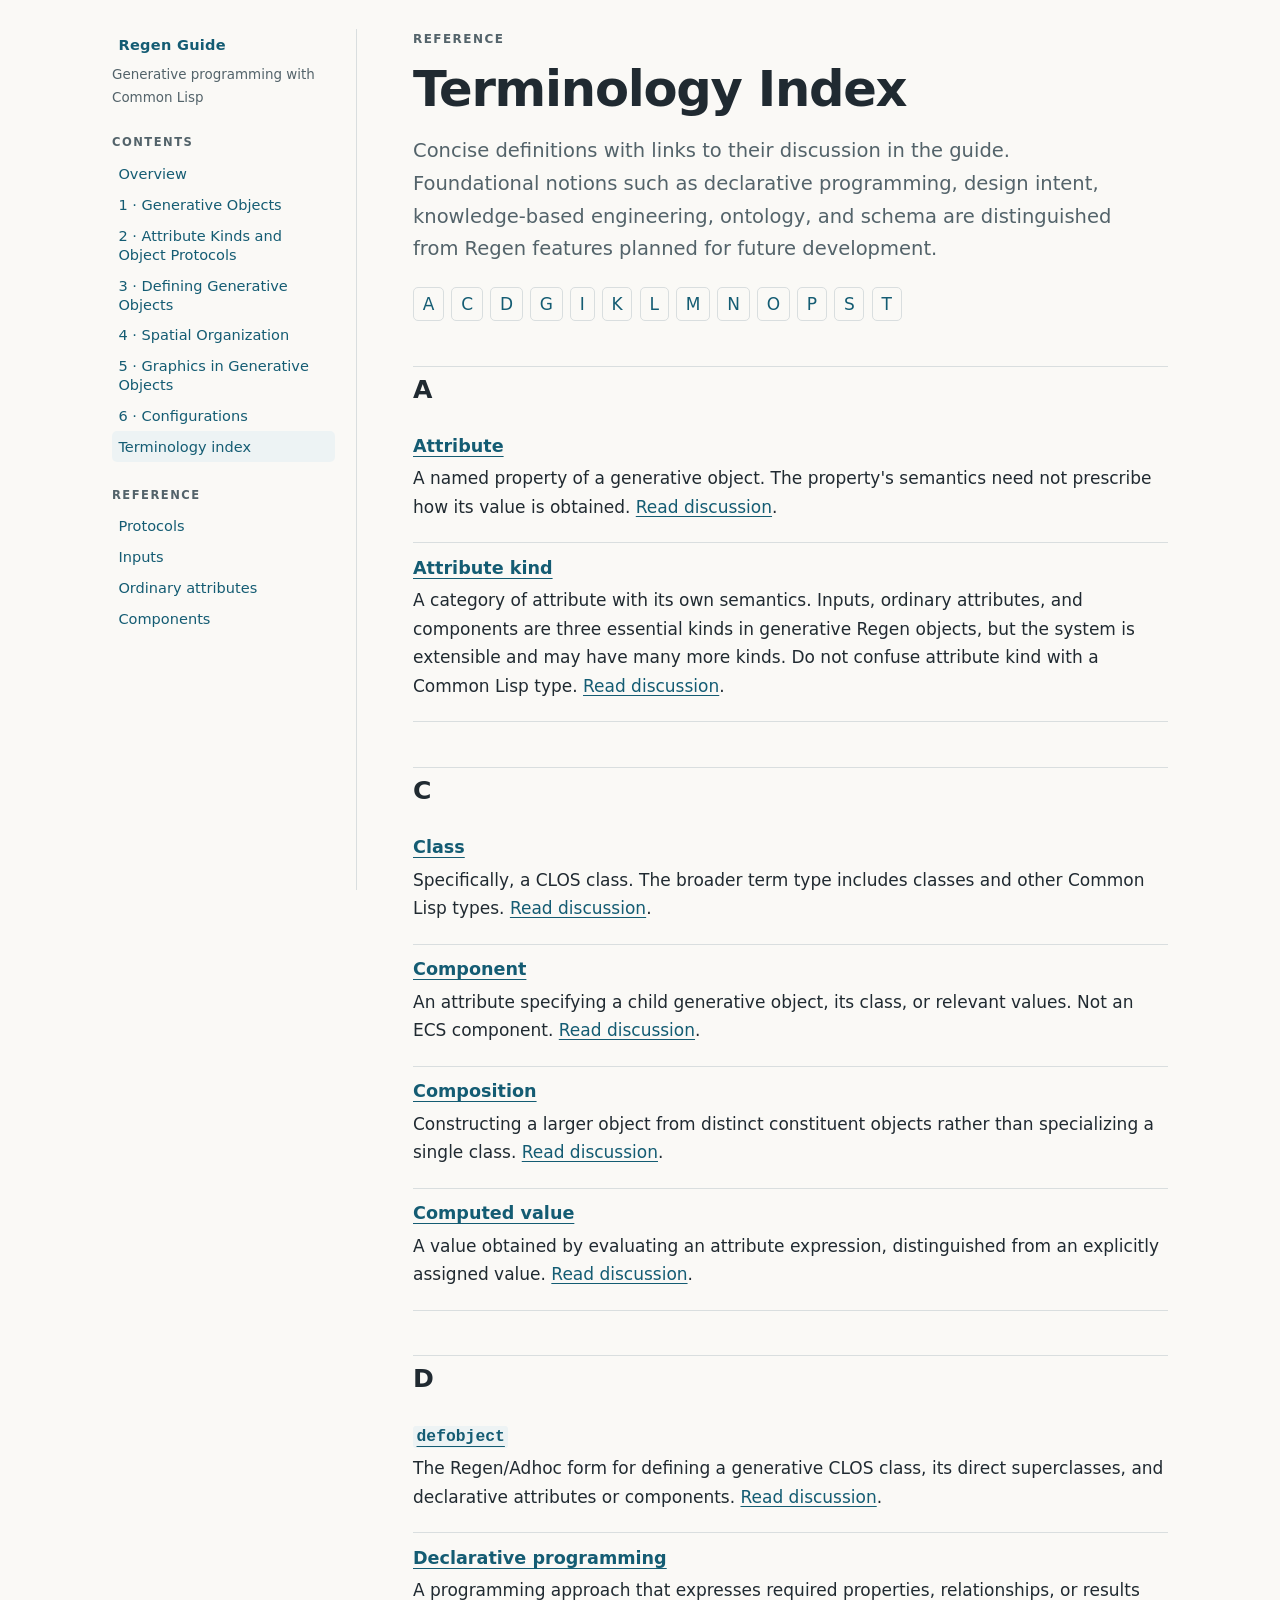
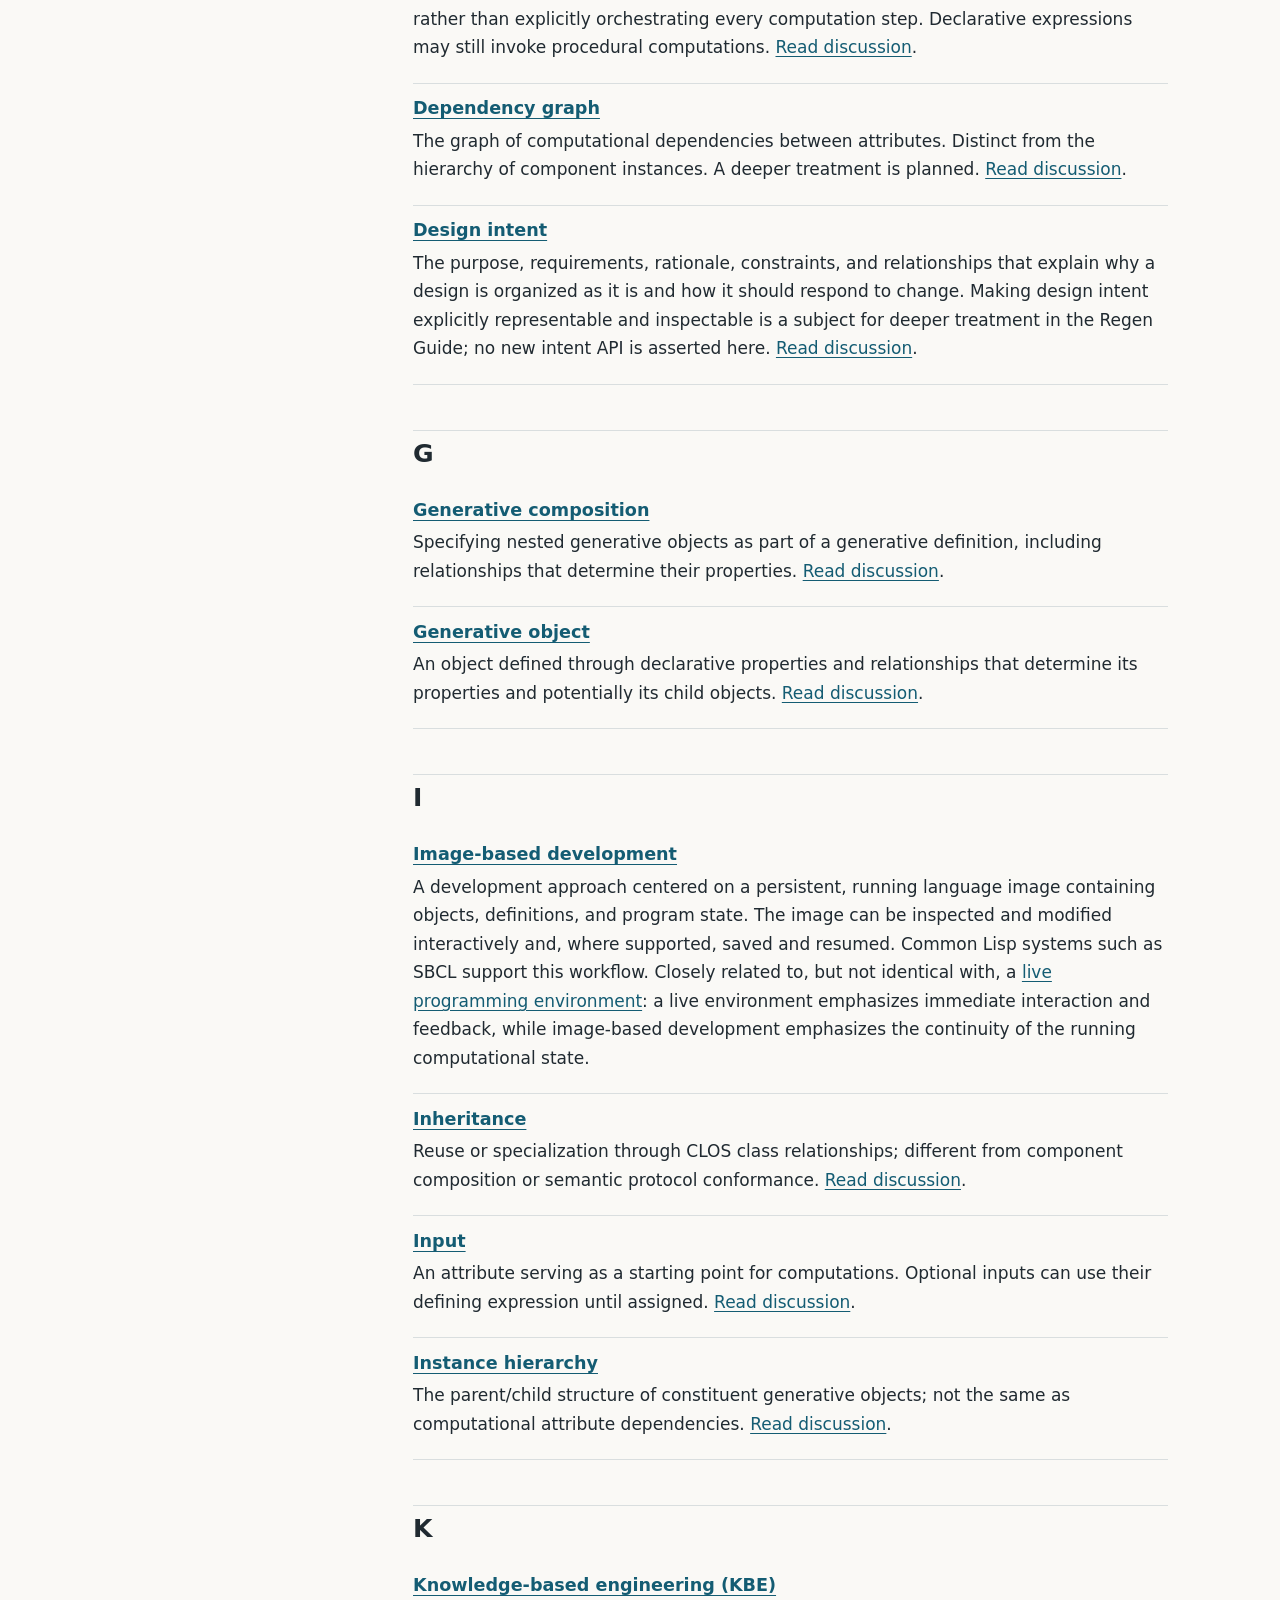
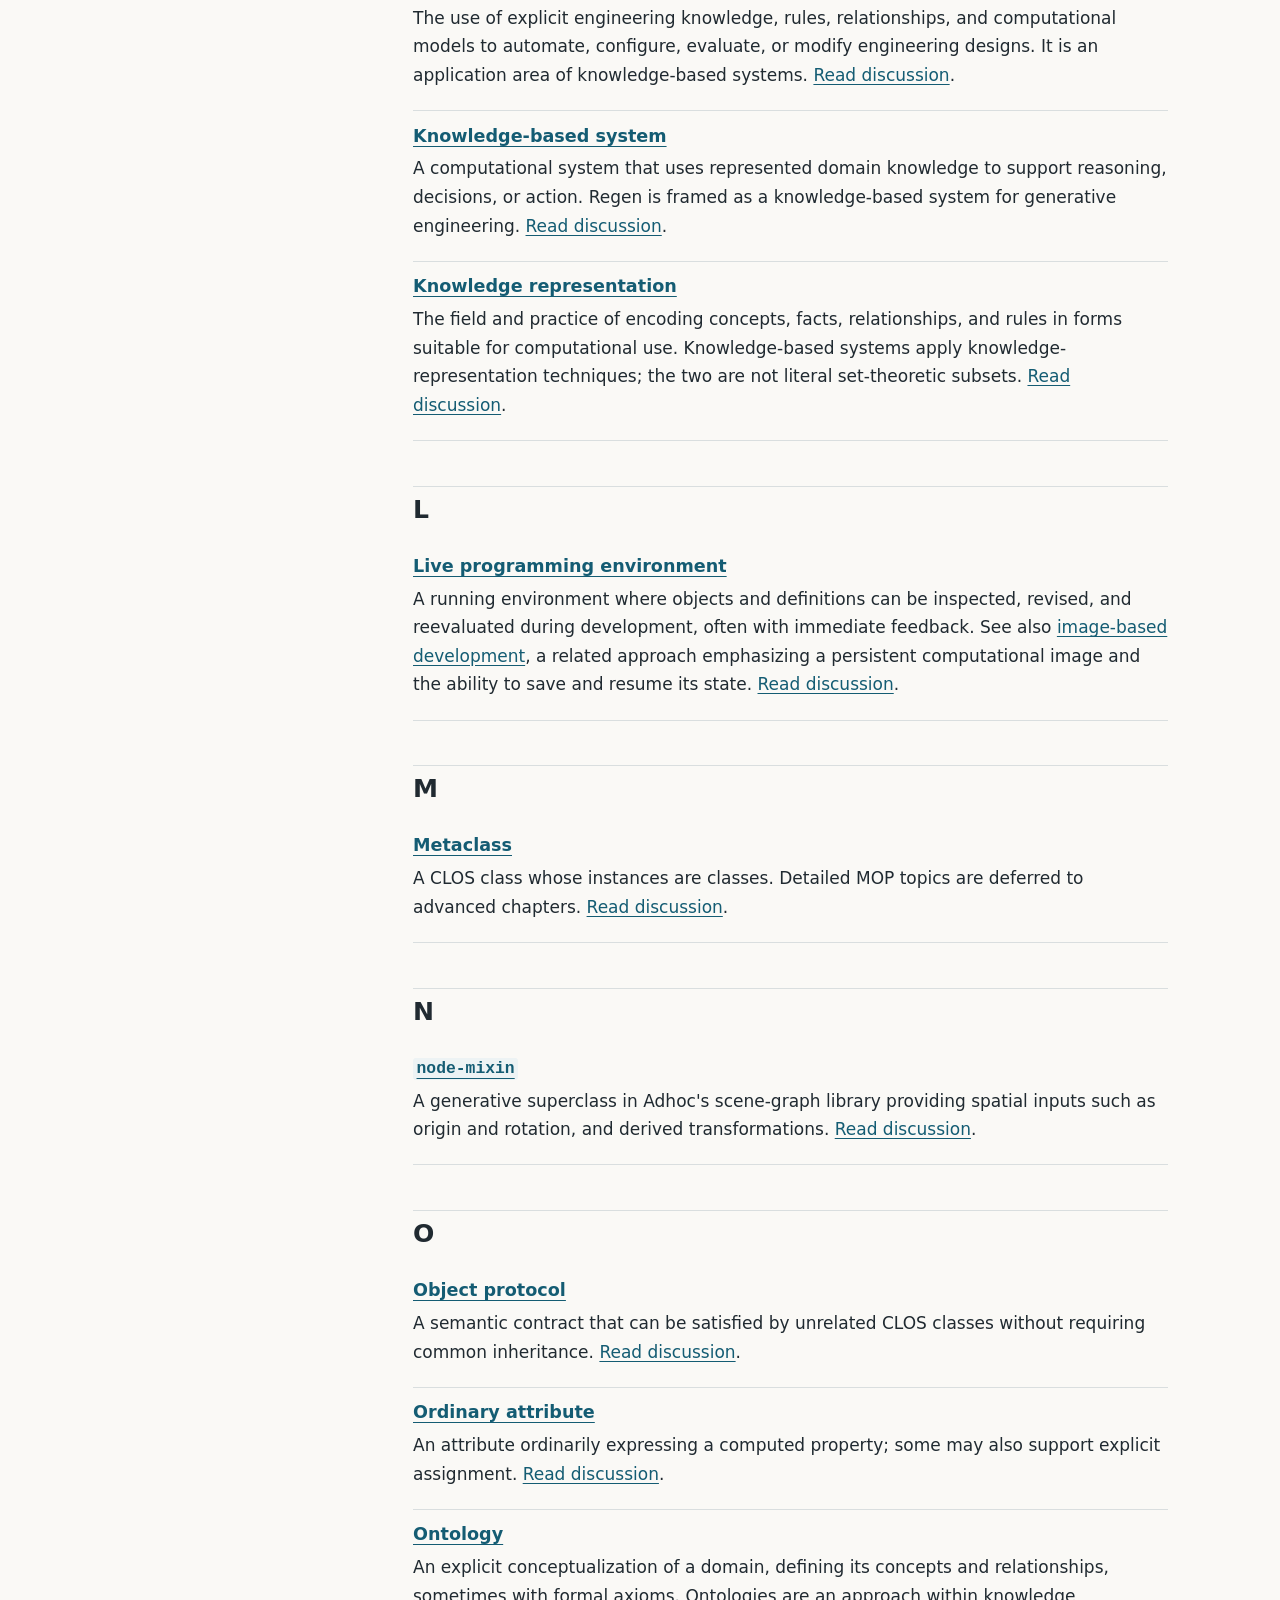
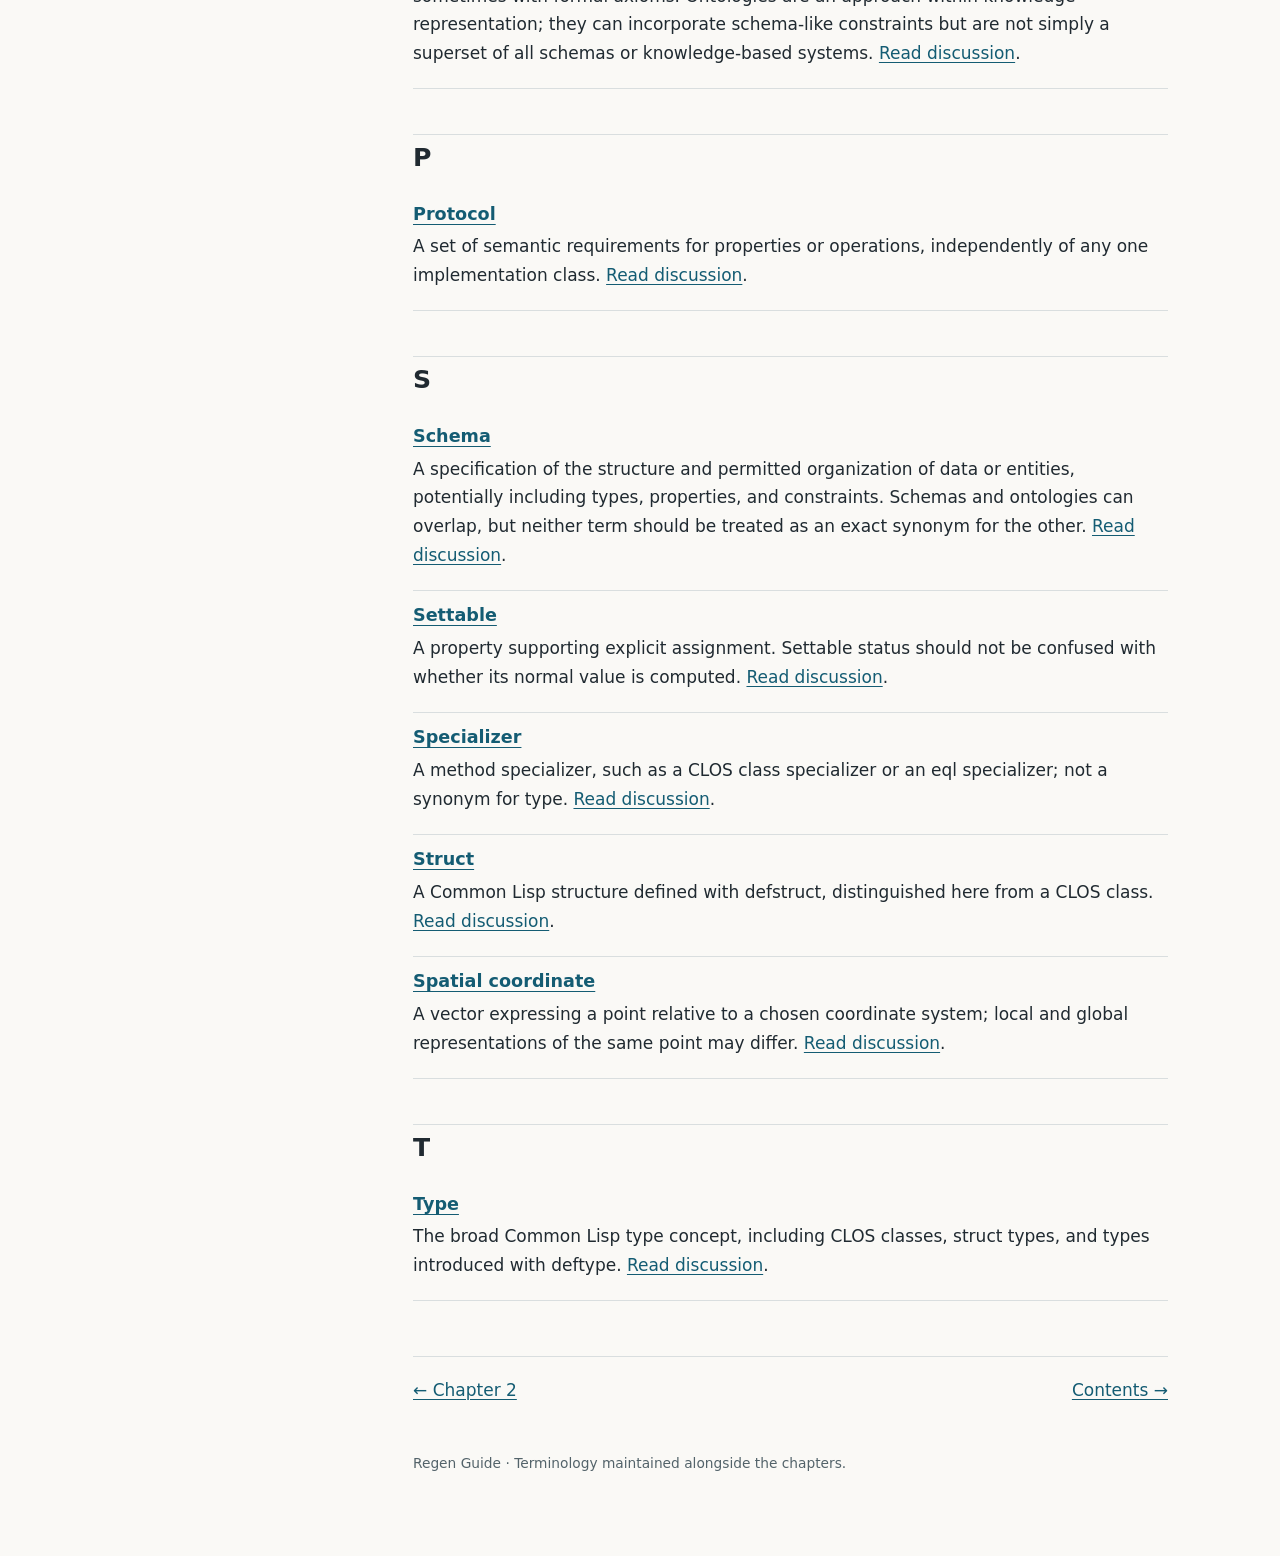
==== commit 2b51c84e: "Link Chapter 6 from guide navigation and contents" ====
--- a/glossary.html
+++ b/glossary.html
@@ -1 +1 @@
-<!doctype html><html lang="en"><head><meta charset="utf-8"><meta name="viewport" content="width=device-width,initial-scale=1"><meta name="description" content="Alphabetical terminology index for Regen generative programming"><title>Terminology Index · Regen Guide</title><link rel="stylesheet" href="assets/site.css"></head><body><a class="skip" href="#content">Skip to content</a><div class="layout"><aside class="sidebar" aria-label="Guide navigation"><a class="brand" href="index.html">Regen Guide</a><p class="subtitle">Generative programming with Common Lisp</p><nav class="links"><div class="nav-heading">Contents</div><a href="index.html">Overview</a><a href="chapters/01-generative-objects.html">1 · Generative Objects</a><a href="chapters/02-attribute-kinds-and-object-protocols.html">2 · Attribute Kinds and Object Protocols</a><a href="chapters/03-defining-generative-objects.html">3 · Defining Generative Objects</a><a href="chapters/04-spatial-organization.html">4 · Spatial Organization</a><a href="chapters/05-graphics-in-generative-objects.html">5 · Graphics in Generative Objects</a><a href="glossary.html" aria-current="page">Terminology index</a><div class="nav-heading">Reference</div><a href="#protocol">Protocols</a><a href="#input">Inputs</a><a href="#ordinary-attribute">Ordinary attributes</a><a href="#component">Components</a></nav></aside><main id="content"><header class="eyebrow">Reference</header><h1>Terminology Index</h1><p class="lead">Concise definitions with links to their discussion in the guide. Foundational notions such as declarative programming, design intent, knowledge-based engineering, ontology, and schema are distinguished from Regen features planned for future development.</p><nav aria-label="Alphabetical index" class="alphabet"><a href="#letter-A">A</a><a href="#letter-C">C</a><a href="#letter-D">D</a><a href="#letter-G">G</a><a href="#letter-I">I</a><a href="#letter-K">K</a><a href="#letter-L">L</a><a href="#letter-M">M</a><a href="#letter-N">N</a><a href="#letter-O">O</a><a href="#letter-P">P</a><a href="#letter-S">S</a><a href="#letter-T">T</a></nav><dl><h2 id="letter-A">A</h2><div class="definition term" id="attribute"><dt><a href="#attribute">Attribute</a></dt><dd>A named property of a generative object. The property's semantics need not prescribe how its value is obtained. <a href="chapters/02-attribute-kinds-and-object-protocols.html#2-1">Read discussion</a>.</dd></div><div class="definition term" id="attribute-kind"><dt><a href="#attribute-kind">Attribute kind</a></dt><dd>A category of attribute with its own semantics. Inputs, ordinary attributes, and components are three essential kinds in generative Regen objects, but the system is extensible and may have many more kinds. Do not confuse attribute kind with a Common Lisp type. <a href="chapters/02-attribute-kinds-and-object-protocols.html#2-1">Read discussion</a>.</dd></div><h2 id="letter-C">C</h2><div class="definition term" id="class"><dt><a href="#class">Class</a></dt><dd>Specifically, a CLOS class. The broader term type includes classes and other Common Lisp types. <a href="chapters/01-generative-objects.html#1-5">Read discussion</a>.</dd></div><div class="definition term" id="component"><dt><a href="#component">Component</a></dt><dd>An attribute specifying a child generative object, its class, or relevant values. Not an ECS component. <a href="chapters/02-attribute-kinds-and-object-protocols.html#2-4">Read discussion</a>.</dd></div><div class="definition term" id="composition"><dt><a href="#composition">Composition</a></dt><dd>Constructing a larger object from distinct constituent objects rather than specializing a single class. <a href="chapters/03-defining-generative-objects.html#3-5">Read discussion</a>.</dd></div><div class="definition term" id="computed-value"><dt><a href="#computed-value">Computed value</a></dt><dd>A value obtained by evaluating an attribute expression, distinguished from an explicitly assigned value. <a href="chapters/02-attribute-kinds-and-object-protocols.html#2-3">Read discussion</a>.</dd></div><h2 id="letter-D">D</h2><div class="definition term" id="defobject"><dt><a href="#defobject"><code>defobject</code></a></dt><dd>The Regen/Adhoc form for defining a generative CLOS class, its direct superclasses, and declarative attributes or components. <a href="chapters/03-defining-generative-objects.html#3-1">Read discussion</a>.</dd></div><div class="definition term" id="declarative-programming"><dt><a href="#declarative-programming">Declarative programming</a></dt><dd>A programming approach that expresses required properties, relationships, or results rather than explicitly orchestrating every computation step. Declarative expressions may still invoke procedural computations. <a href="chapters/01-generative-objects.html#1-2">Read discussion</a>.</dd></div><div class="definition term" id="dependency-graph"><dt><a href="#dependency-graph">Dependency graph</a></dt><dd>The graph of computational dependencies between attributes. Distinct from the hierarchy of component instances. A deeper treatment is planned. <a href="chapters/01-generative-objects.html#1-4">Read discussion</a>.</dd></div><div class="definition term" id="design-intent"><dt><a href="#design-intent">Design intent</a></dt><dd>The purpose, requirements, rationale, constraints, and relationships that explain why a design is organized as it is and how it should respond to change. Making design intent explicitly representable and inspectable is a subject for deeper treatment in the Regen Guide; no new intent API is asserted here. <a href="chapters/01-generative-objects.html#1-2">Read discussion</a>.</dd></div><h2 id="letter-G">G</h2><div class="definition term" id="generative-composition"><dt><a href="#generative-composition">Generative composition</a></dt><dd>Specifying nested generative objects as part of a generative definition, including relationships that determine their properties. <a href="chapters/01-generative-objects.html#1-4">Read discussion</a>.</dd></div><div class="definition term" id="generative-object"><dt><a href="#generative-object">Generative object</a></dt><dd>An object defined through declarative properties and relationships that determine its properties and potentially its child objects. <a href="chapters/01-generative-objects.html#1-1">Read discussion</a>.</dd></div><h2 id="letter-I">I</h2><div class="definition term" id="image-based-development"><dt><a href="#image-based-development">Image-based development</a></dt><dd>A development approach centered on a persistent, running language image containing objects, definitions, and program state. The image can be inspected and modified interactively and, where supported, saved and resumed. Common Lisp systems such as SBCL support this workflow. Closely related to, but not identical with, a <a href="#live-environment">live programming environment</a>: a live environment emphasizes immediate interaction and feedback, while image-based development emphasizes the continuity of the running computational state.</dd></div><div class="definition term" id="inheritance"><dt><a href="#inheritance">Inheritance</a></dt><dd>Reuse or specialization through CLOS class relationships; different from component composition or semantic protocol conformance. <a href="chapters/03-defining-generative-objects.html#3-5">Read discussion</a>.</dd></div><div class="definition term" id="input"><dt><a href="#input">Input</a></dt><dd>An attribute serving as a starting point for computations. Optional inputs can use their defining expression until assigned. <a href="chapters/02-attribute-kinds-and-object-protocols.html#2-2">Read discussion</a>.</dd></div><div class="definition term" id="instance-hierarchy"><dt><a href="#instance-hierarchy">Instance hierarchy</a></dt><dd>The parent/child structure of constituent generative objects; not the same as computational attribute dependencies. <a href="chapters/01-generative-objects.html#1-4">Read discussion</a>.</dd></div><h2 id="letter-K">K</h2><div class="definition term" id="knowledge-based-engineering"><dt><a href="#knowledge-based-engineering">Knowledge-based engineering (KBE)</a></dt><dd>The use of explicit engineering knowledge, rules, relationships, and computational models to automate, configure, evaluate, or modify engineering designs. It is an application area of knowledge-based systems. <a href="chapters/01-generative-objects.html#1-5">Read discussion</a>.</dd></div><div class="definition term" id="knowledge-based-system"><dt><a href="#knowledge-based-system">Knowledge-based system</a></dt><dd>A computational system that uses represented domain knowledge to support reasoning, decisions, or action. Regen is framed as a knowledge-based system for generative engineering. <a href="chapters/01-generative-objects.html#1-5">Read discussion</a>.</dd></div><div class="definition term" id="knowledge-representation"><dt><a href="#knowledge-representation">Knowledge representation</a></dt><dd>The field and practice of encoding concepts, facts, relationships, and rules in forms suitable for computational use. Knowledge-based systems apply knowledge-representation techniques; the two are not literal set-theoretic subsets. <a href="chapters/01-generative-objects.html#1-5">Read discussion</a>.</dd></div><h2 id="letter-L">L</h2><div class="definition term" id="live-environment"><dt><a href="#live-environment">Live programming environment</a></dt><dd>A running environment where objects and definitions can be inspected, revised, and reevaluated during development, often with immediate feedback. See also <a href="#image-based-development">image-based development</a>, a related approach emphasizing a persistent computational image and the ability to save and resume its state. <a href="chapters/01-generative-objects.html#1-6">Read discussion</a>.</dd></div><h2 id="letter-M">M</h2><div class="definition term" id="metaclass"><dt><a href="#metaclass">Metaclass</a></dt><dd>A CLOS class whose instances are classes. Detailed MOP topics are deferred to advanced chapters. <a href="chapters/01-generative-objects.html#1-5">Read discussion</a>.</dd></div><h2 id="letter-N">N</h2><div class="definition term" id="node-mixin"><dt><a href="#node-mixin"><code>node-mixin</code></a></dt><dd>A generative superclass in Adhoc's scene-graph library providing spatial inputs such as origin and rotation, and derived transformations. <a href="chapters/04-spatial-organization.html#4-1">Read discussion</a>.</dd></div><h2 id="letter-O">O</h2><div class="definition term" id="object-protocol"><dt><a href="#object-protocol">Object protocol</a></dt><dd>A semantic contract that can be satisfied by unrelated CLOS classes without requiring common inheritance. <a href="chapters/02-attribute-kinds-and-object-protocols.html#2-1">Read discussion</a>.</dd></div><div class="definition term" id="ordinary-attribute"><dt><a href="#ordinary-attribute">Ordinary attribute</a></dt><dd>An attribute ordinarily expressing a computed property; some may also support explicit assignment. <a href="chapters/02-attribute-kinds-and-object-protocols.html#2-3">Read discussion</a>.</dd></div><div class="definition term" id="ontology"><dt><a href="#ontology">Ontology</a></dt><dd>An explicit conceptualization of a domain, defining its concepts and relationships, sometimes with formal axioms. Ontologies are an approach within knowledge representation; they can incorporate schema-like constraints but are not simply a superset of all schemas or knowledge-based systems. <a href="chapters/01-generative-objects.html#1-5">Read discussion</a>.</dd></div><h2 id="letter-P">P</h2><div class="definition term" id="protocol"><dt><a href="#protocol">Protocol</a></dt><dd>A set of semantic requirements for properties or operations, independently of any one implementation class. <a href="chapters/02-attribute-kinds-and-object-protocols.html#2-1">Read discussion</a>.</dd></div><h2 id="letter-S">S</h2><div class="definition term" id="schema"><dt><a href="#schema">Schema</a></dt><dd>A specification of the structure and permitted organization of data or entities, potentially including types, properties, and constraints. Schemas and ontologies can overlap, but neither term should be treated as an exact synonym for the other. <a href="chapters/01-generative-objects.html#1-5">Read discussion</a>.</dd></div><div class="definition term" id="settable"><dt><a href="#settable">Settable</a></dt><dd>A property supporting explicit assignment. Settable status should not be confused with whether its normal value is computed. <a href="chapters/02-attribute-kinds-and-object-protocols.html#2-3">Read discussion</a>.</dd></div><div class="definition term" id="specializer"><dt><a href="#specializer">Specializer</a></dt><dd>A method specializer, such as a CLOS class specializer or an eql specializer; not a synonym for type. <a href="chapters/01-generative-objects.html#1-5">Read discussion</a>.</dd></div><div class="definition term" id="struct"><dt><a href="#struct">Struct</a></dt><dd>A Common Lisp structure defined with defstruct, distinguished here from a CLOS class. <a href="chapters/01-generative-objects.html#1-5">Read discussion</a>.</dd></div><div class="definition term" id="spatial-coordinate"><dt><a href="#spatial-coordinate">Spatial coordinate</a></dt><dd>A vector expressing a point relative to a chosen coordinate system; local and global representations of the same point may differ. <a href="chapters/04-spatial-organization.html#4-5">Read discussion</a>.</dd></div><h2 id="letter-T">T</h2><div class="definition term" id="type"><dt><a href="#type">Type</a></dt><dd>The broad Common Lisp type concept, including CLOS classes, struct types, and types introduced with deftype. <a href="chapters/01-generative-objects.html#1-5">Read discussion</a>.</dd></div></dl><nav class="bottomnav" aria-label="Site navigation"><a href="chapters/02-attribute-kinds-and-object-protocols.html">← Chapter 2</a><a href="index.html">Contents →</a></nav><footer>Regen Guide · Terminology maintained alongside the chapters.</footer></main></div></body></html>+<!doctype html><html lang="en"><head><meta charset="utf-8"><meta name="viewport" content="width=device-width,initial-scale=1"><meta name="description" content="Alphabetical terminology index for Regen generative programming"><title>Terminology Index · Regen Guide</title><link rel="stylesheet" href="assets/site.css"></head><body><a class="skip" href="#content">Skip to content</a><div class="layout"><aside class="sidebar" aria-label="Guide navigation"><a class="brand" href="index.html">Regen Guide</a><p class="subtitle">Generative programming with Common Lisp</p><nav class="links"><div class="nav-heading">Contents</div><a href="index.html">Overview</a><a href="chapters/01-generative-objects.html">1 · Generative Objects</a><a href="chapters/02-attribute-kinds-and-object-protocols.html">2 · Attribute Kinds and Object Protocols</a><a href="chapters/03-defining-generative-objects.html">3 · Defining Generative Objects</a><a href="chapters/04-spatial-organization.html">4 · Spatial Organization</a><a href="chapters/05-graphics-in-generative-objects.html">5 · Graphics in Generative Objects</a><a href="chapters/06-configurations.html">6 · Configurations</a><a href="glossary.html" aria-current="page">Terminology index</a><div class="nav-heading">Reference</div><a href="#protocol">Protocols</a><a href="#input">Inputs</a><a href="#ordinary-attribute">Ordinary attributes</a><a href="#component">Components</a></nav></aside><main id="content"><header class="eyebrow">Reference</header><h1>Terminology Index</h1><p class="lead">Concise definitions with links to their discussion in the guide. Foundational notions such as declarative programming, design intent, knowledge-based engineering, ontology, and schema are distinguished from Regen features planned for future development.</p><nav aria-label="Alphabetical index" class="alphabet"><a href="#letter-A">A</a><a href="#letter-C">C</a><a href="#letter-D">D</a><a href="#letter-G">G</a><a href="#letter-I">I</a><a href="#letter-K">K</a><a href="#letter-L">L</a><a href="#letter-M">M</a><a href="#letter-N">N</a><a href="#letter-O">O</a><a href="#letter-P">P</a><a href="#letter-S">S</a><a href="#letter-T">T</a></nav><dl><h2 id="letter-A">A</h2><div class="definition term" id="attribute"><dt><a href="#attribute">Attribute</a></dt><dd>A named property of a generative object. The property's semantics need not prescribe how its value is obtained. <a href="chapters/02-attribute-kinds-and-object-protocols.html#2-1">Read discussion</a>.</dd></div><div class="definition term" id="attribute-kind"><dt><a href="#attribute-kind">Attribute kind</a></dt><dd>A category of attribute with its own semantics. Inputs, ordinary attributes, and components are three essential kinds in generative Regen objects, but the system is extensible and may have many more kinds. Do not confuse attribute kind with a Common Lisp type. <a href="chapters/02-attribute-kinds-and-object-protocols.html#2-1">Read discussion</a>.</dd></div><h2 id="letter-C">C</h2><div class="definition term" id="class"><dt><a href="#class">Class</a></dt><dd>Specifically, a CLOS class. The broader term type includes classes and other Common Lisp types. <a href="chapters/01-generative-objects.html#1-5">Read discussion</a>.</dd></div><div class="definition term" id="component"><dt><a href="#component">Component</a></dt><dd>An attribute specifying a child generative object, its class, or relevant values. Not an ECS component. <a href="chapters/02-attribute-kinds-and-object-protocols.html#2-4">Read discussion</a>.</dd></div><div class="definition term" id="composition"><dt><a href="#composition">Composition</a></dt><dd>Constructing a larger object from distinct constituent objects rather than specializing a single class. <a href="chapters/03-defining-generative-objects.html#3-5">Read discussion</a>.</dd></div><div class="definition term" id="computed-value"><dt><a href="#computed-value">Computed value</a></dt><dd>A value obtained by evaluating an attribute expression, distinguished from an explicitly assigned value. <a href="chapters/02-attribute-kinds-and-object-protocols.html#2-3">Read discussion</a>.</dd></div><h2 id="letter-D">D</h2><div class="definition term" id="defobject"><dt><a href="#defobject"><code>defobject</code></a></dt><dd>The Regen/Adhoc form for defining a generative CLOS class, its direct superclasses, and declarative attributes or components. <a href="chapters/03-defining-generative-objects.html#3-1">Read discussion</a>.</dd></div><div class="definition term" id="declarative-programming"><dt><a href="#declarative-programming">Declarative programming</a></dt><dd>A programming approach that expresses required properties, relationships, or results rather than explicitly orchestrating every computation step. Declarative expressions may still invoke procedural computations. <a href="chapters/01-generative-objects.html#1-2">Read discussion</a>.</dd></div><div class="definition term" id="dependency-graph"><dt><a href="#dependency-graph">Dependency graph</a></dt><dd>The graph of computational dependencies between attributes. Distinct from the hierarchy of component instances. A deeper treatment is planned. <a href="chapters/01-generative-objects.html#1-4">Read discussion</a>.</dd></div><div class="definition term" id="design-intent"><dt><a href="#design-intent">Design intent</a></dt><dd>The purpose, requirements, rationale, constraints, and relationships that explain why a design is organized as it is and how it should respond to change. Making design intent explicitly representable and inspectable is a subject for deeper treatment in the Regen Guide; no new intent API is asserted here. <a href="chapters/01-generative-objects.html#1-2">Read discussion</a>.</dd></div><h2 id="letter-G">G</h2><div class="definition term" id="generative-composition"><dt><a href="#generative-composition">Generative composition</a></dt><dd>Specifying nested generative objects as part of a generative definition, including relationships that determine their properties. <a href="chapters/01-generative-objects.html#1-4">Read discussion</a>.</dd></div><div class="definition term" id="generative-object"><dt><a href="#generative-object">Generative object</a></dt><dd>An object defined through declarative properties and relationships that determine its properties and potentially its child objects. <a href="chapters/01-generative-objects.html#1-1">Read discussion</a>.</dd></div><h2 id="letter-I">I</h2><div class="definition term" id="image-based-development"><dt><a href="#image-based-development">Image-based development</a></dt><dd>A development approach centered on a persistent, running language image containing objects, definitions, and program state. The image can be inspected and modified interactively and, where supported, saved and resumed. Common Lisp systems such as SBCL support this workflow. Closely related to, but not identical with, a <a href="#live-environment">live programming environment</a>: a live environment emphasizes immediate interaction and feedback, while image-based development emphasizes the continuity of the running computational state.</dd></div><div class="definition term" id="inheritance"><dt><a href="#inheritance">Inheritance</a></dt><dd>Reuse or specialization through CLOS class relationships; different from component composition or semantic protocol conformance. <a href="chapters/03-defining-generative-objects.html#3-5">Read discussion</a>.</dd></div><div class="definition term" id="input"><dt><a href="#input">Input</a></dt><dd>An attribute serving as a starting point for computations. Optional inputs can use their defining expression until assigned. <a href="chapters/02-attribute-kinds-and-object-protocols.html#2-2">Read discussion</a>.</dd></div><div class="definition term" id="instance-hierarchy"><dt><a href="#instance-hierarchy">Instance hierarchy</a></dt><dd>The parent/child structure of constituent generative objects; not the same as computational attribute dependencies. <a href="chapters/01-generative-objects.html#1-4">Read discussion</a>.</dd></div><h2 id="letter-K">K</h2><div class="definition term" id="knowledge-based-engineering"><dt><a href="#knowledge-based-engineering">Knowledge-based engineering (KBE)</a></dt><dd>The use of explicit engineering knowledge, rules, relationships, and computational models to automate, configure, evaluate, or modify engineering designs. It is an application area of knowledge-based systems. <a href="chapters/01-generative-objects.html#1-5">Read discussion</a>.</dd></div><div class="definition term" id="knowledge-based-system"><dt><a href="#knowledge-based-system">Knowledge-based system</a></dt><dd>A computational system that uses represented domain knowledge to support reasoning, decisions, or action. Regen is framed as a knowledge-based system for generative engineering. <a href="chapters/01-generative-objects.html#1-5">Read discussion</a>.</dd></div><div class="definition term" id="knowledge-representation"><dt><a href="#knowledge-representation">Knowledge representation</a></dt><dd>The field and practice of encoding concepts, facts, relationships, and rules in forms suitable for computational use. Knowledge-based systems apply knowledge-representation techniques; the two are not literal set-theoretic subsets. <a href="chapters/01-generative-objects.html#1-5">Read discussion</a>.</dd></div><h2 id="letter-L">L</h2><div class="definition term" id="live-environment"><dt><a href="#live-environment">Live programming environment</a></dt><dd>A running environment where objects and definitions can be inspected, revised, and reevaluated during development, often with immediate feedback. See also <a href="#image-based-development">image-based development</a>, a related approach emphasizing a persistent computational image and the ability to save and resume its state. <a href="chapters/01-generative-objects.html#1-6">Read discussion</a>.</dd></div><h2 id="letter-M">M</h2><div class="definition term" id="metaclass"><dt><a href="#metaclass">Metaclass</a></dt><dd>A CLOS class whose instances are classes. Detailed MOP topics are deferred to advanced chapters. <a href="chapters/01-generative-objects.html#1-5">Read discussion</a>.</dd></div><h2 id="letter-N">N</h2><div class="definition term" id="node-mixin"><dt><a href="#node-mixin"><code>node-mixin</code></a></dt><dd>A generative superclass in Adhoc's scene-graph library providing spatial inputs such as origin and rotation, and derived transformations. <a href="chapters/04-spatial-organization.html#4-1">Read discussion</a>.</dd></div><h2 id="letter-O">O</h2><div class="definition term" id="object-protocol"><dt><a href="#object-protocol">Object protocol</a></dt><dd>A semantic contract that can be satisfied by unrelated CLOS classes without requiring common inheritance. <a href="chapters/02-attribute-kinds-and-object-protocols.html#2-1">Read discussion</a>.</dd></div><div class="definition term" id="ordinary-attribute"><dt><a href="#ordinary-attribute">Ordinary attribute</a></dt><dd>An attribute ordinarily expressing a computed property; some may also support explicit assignment. <a href="chapters/02-attribute-kinds-and-object-protocols.html#2-3">Read discussion</a>.</dd></div><div class="definition term" id="ontology"><dt><a href="#ontology">Ontology</a></dt><dd>An explicit conceptualization of a domain, defining its concepts and relationships, sometimes with formal axioms. Ontologies are an approach within knowledge representation; they can incorporate schema-like constraints but are not simply a superset of all schemas or knowledge-based systems. <a href="chapters/01-generative-objects.html#1-5">Read discussion</a>.</dd></div><h2 id="letter-P">P</h2><div class="definition term" id="protocol"><dt><a href="#protocol">Protocol</a></dt><dd>A set of semantic requirements for properties or operations, independently of any one implementation class. <a href="chapters/02-attribute-kinds-and-object-protocols.html#2-1">Read discussion</a>.</dd></div><h2 id="letter-S">S</h2><div class="definition term" id="schema"><dt><a href="#schema">Schema</a></dt><dd>A specification of the structure and permitted organization of data or entities, potentially including types, properties, and constraints. Schemas and ontologies can overlap, but neither term should be treated as an exact synonym for the other. <a href="chapters/01-generative-objects.html#1-5">Read discussion</a>.</dd></div><div class="definition term" id="settable"><dt><a href="#settable">Settable</a></dt><dd>A property supporting explicit assignment. Settable status should not be confused with whether its normal value is computed. <a href="chapters/02-attribute-kinds-and-object-protocols.html#2-3">Read discussion</a>.</dd></div><div class="definition term" id="specializer"><dt><a href="#specializer">Specializer</a></dt><dd>A method specializer, such as a CLOS class specializer or an eql specializer; not a synonym for type. <a href="chapters/01-generative-objects.html#1-5">Read discussion</a>.</dd></div><div class="definition term" id="struct"><dt><a href="#struct">Struct</a></dt><dd>A Common Lisp structure defined with defstruct, distinguished here from a CLOS class. <a href="chapters/01-generative-objects.html#1-5">Read discussion</a>.</dd></div><div class="definition term" id="spatial-coordinate"><dt><a href="#spatial-coordinate">Spatial coordinate</a></dt><dd>A vector expressing a point relative to a chosen coordinate system; local and global representations of the same point may differ. <a href="chapters/04-spatial-organization.html#4-5">Read discussion</a>.</dd></div><h2 id="letter-T">T</h2><div class="definition term" id="type"><dt><a href="#type">Type</a></dt><dd>The broad Common Lisp type concept, including CLOS classes, struct types, and types introduced with deftype. <a href="chapters/01-generative-objects.html#1-5">Read discussion</a>.</dd></div></dl><nav class="bottomnav" aria-label="Site navigation"><a href="chapters/02-attribute-kinds-and-object-protocols.html">← Chapter 2</a><a href="index.html">Contents →</a></nav><footer>Regen Guide · Terminology maintained alongside the chapters.</footer></main></div></body></html>
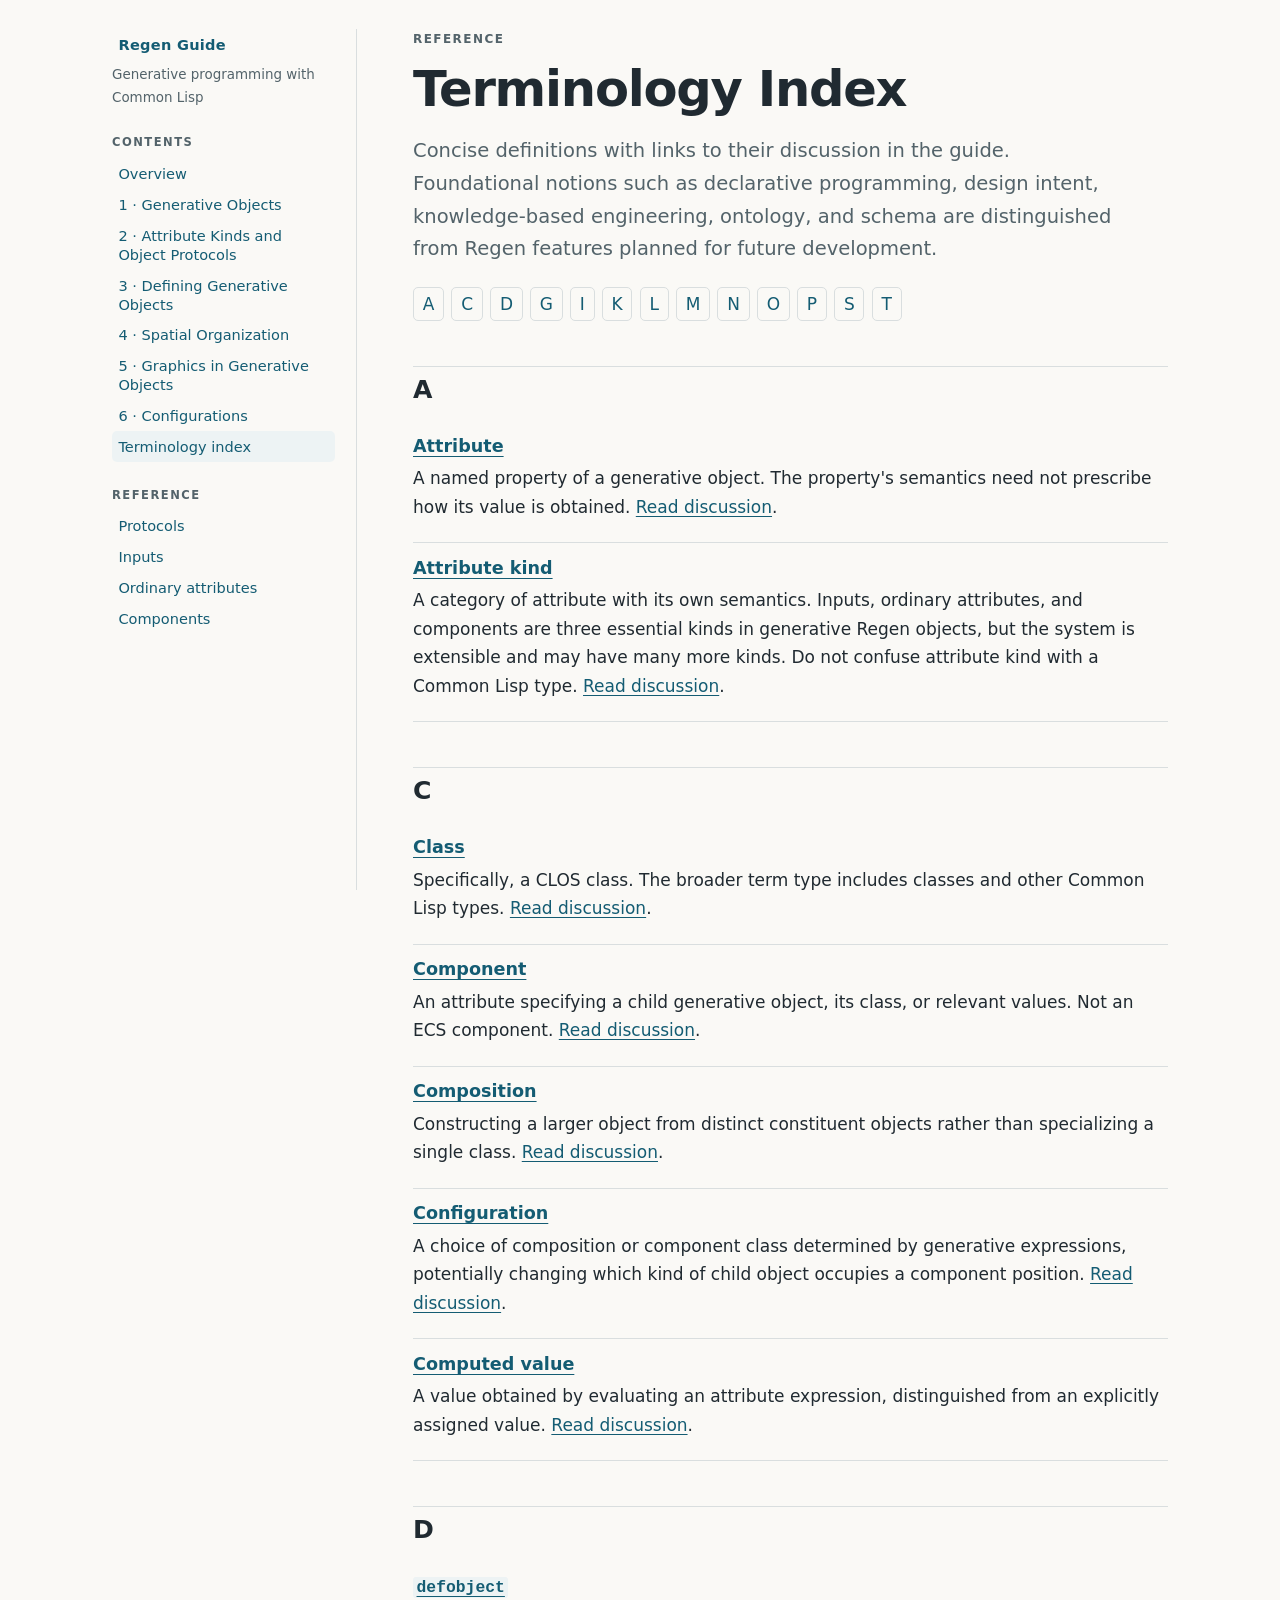
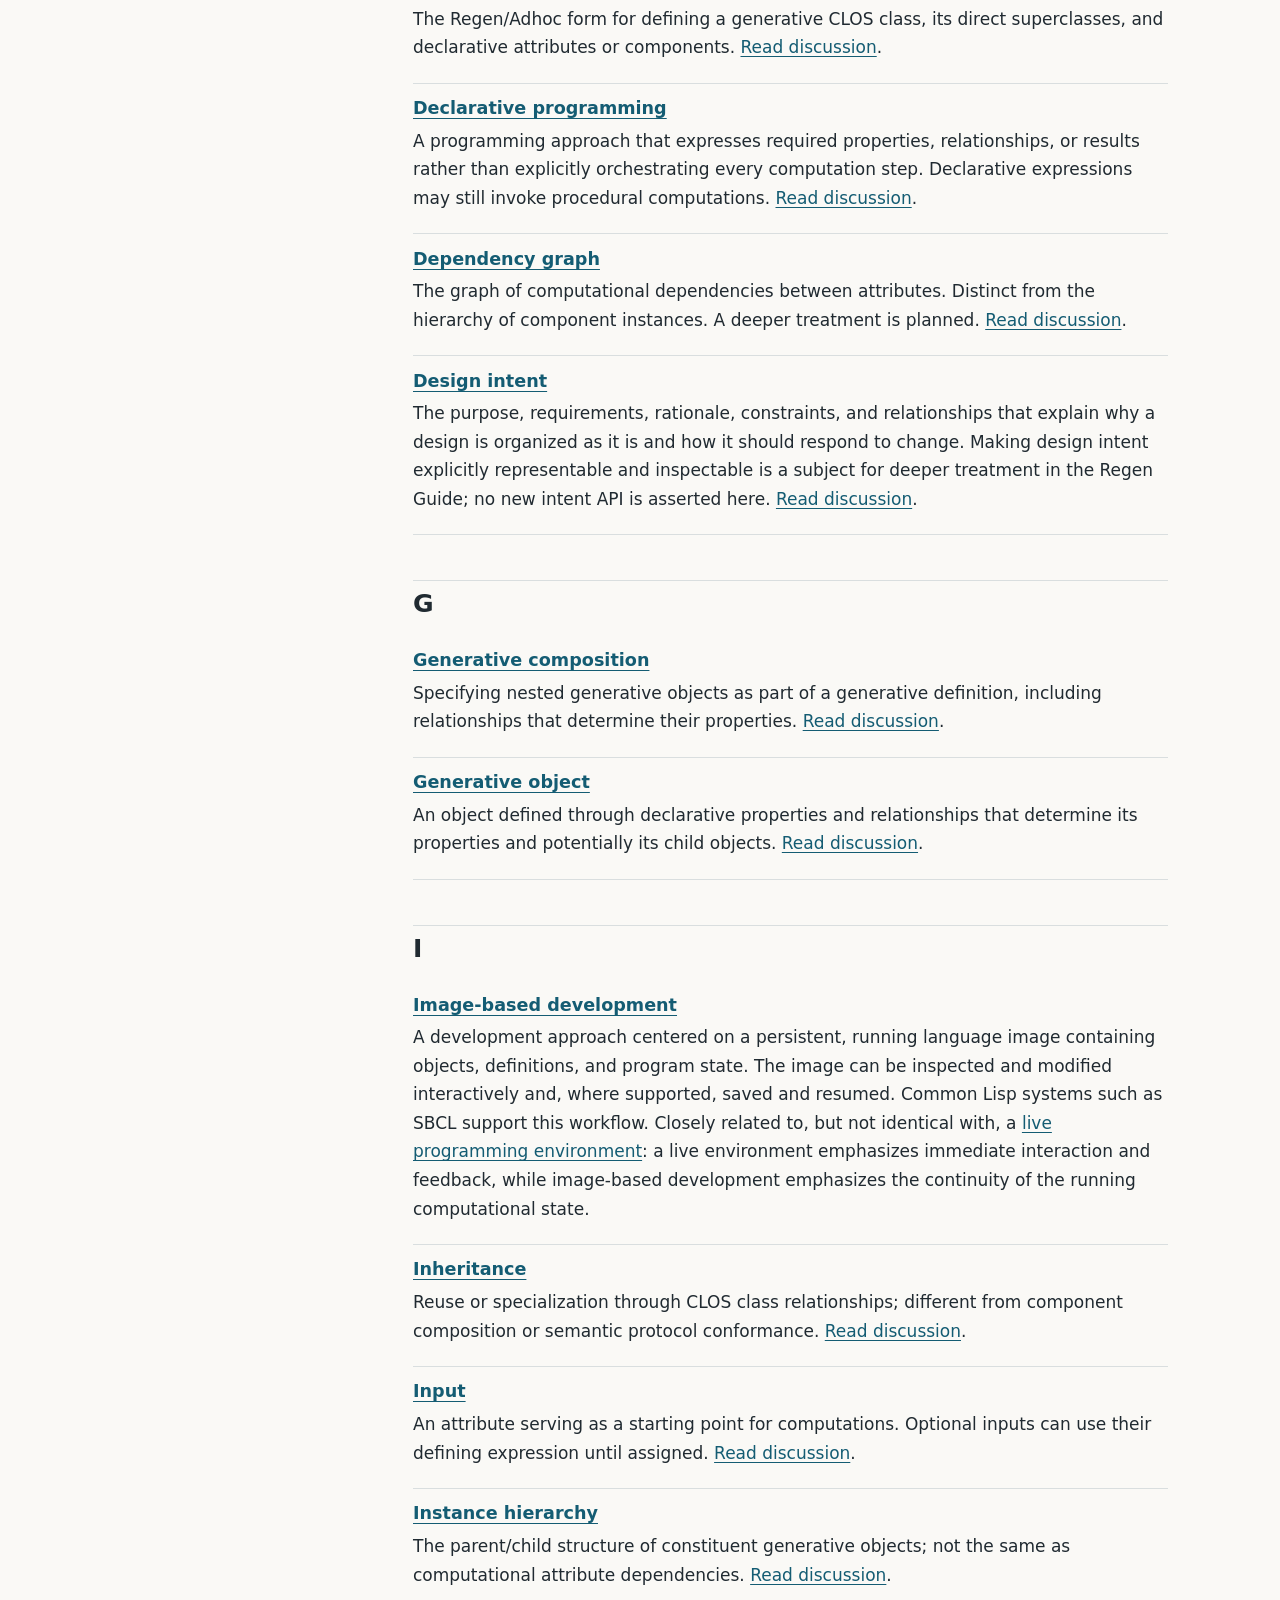
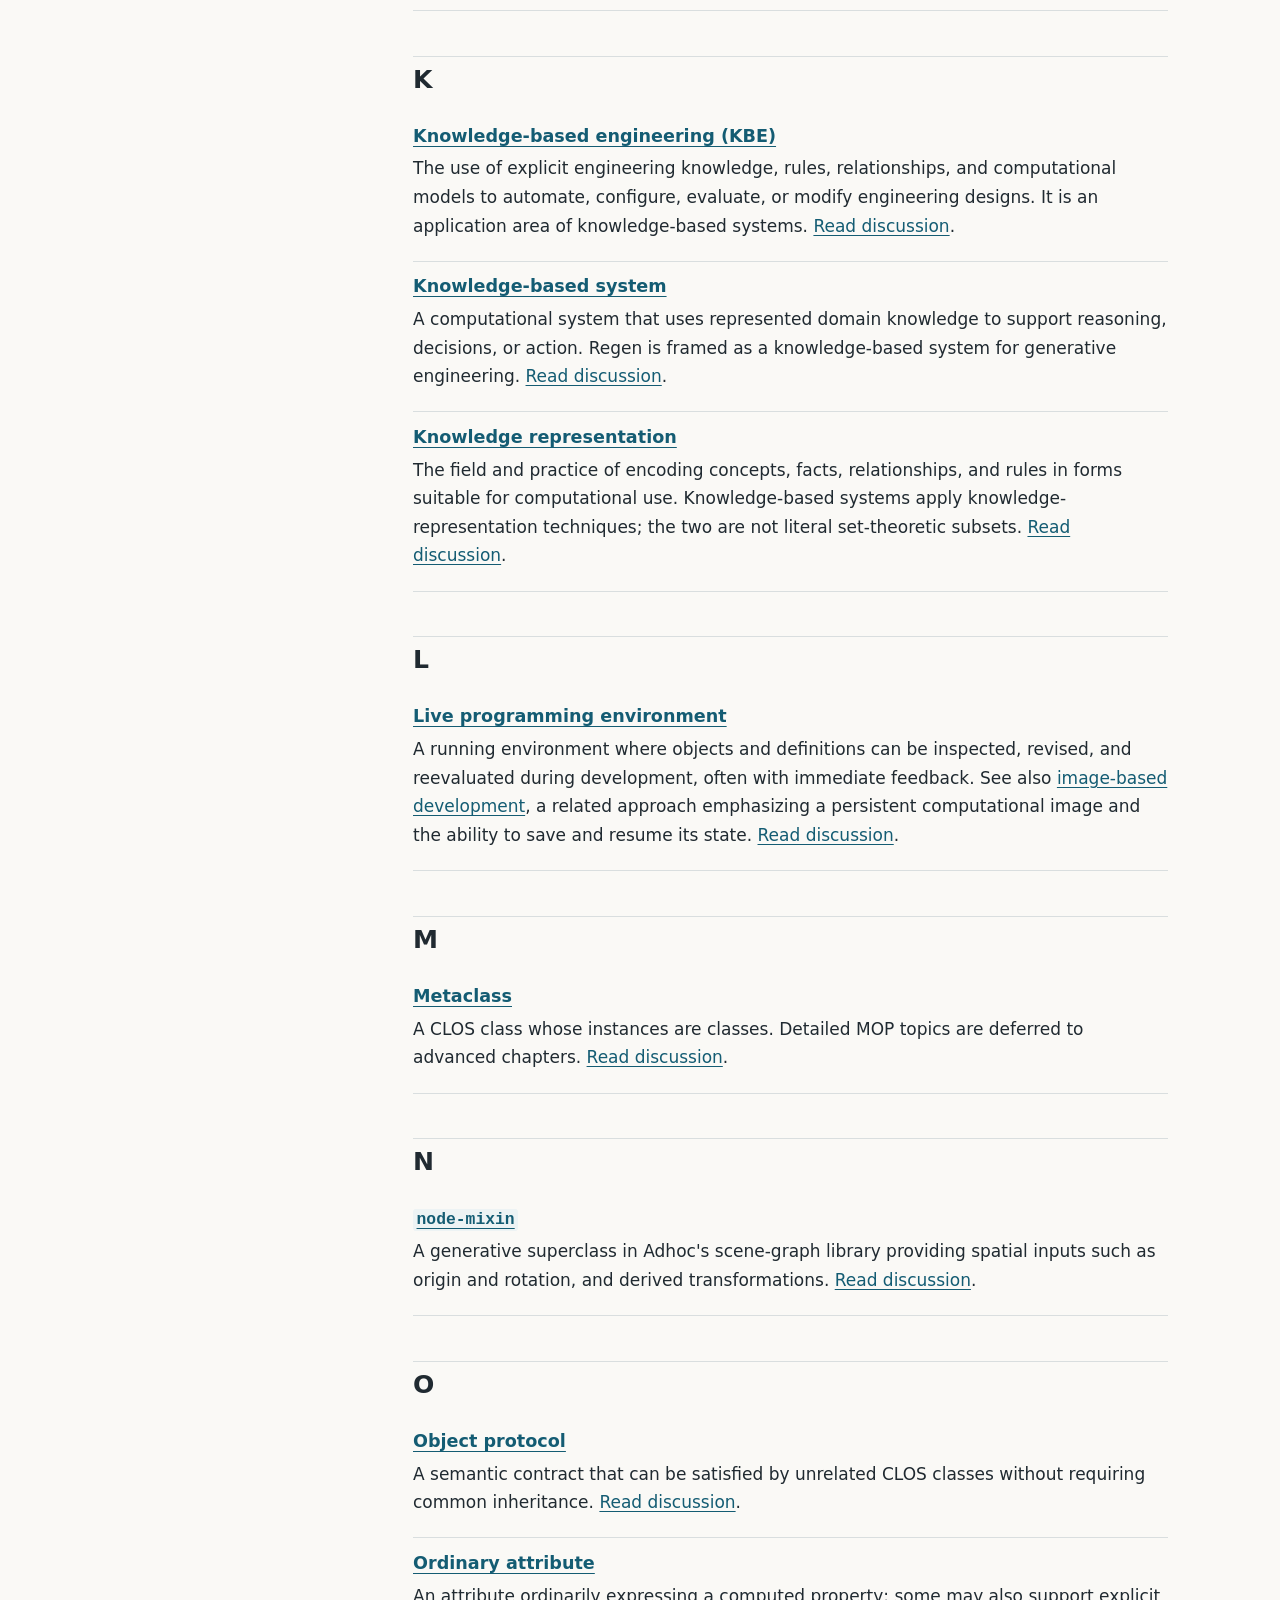
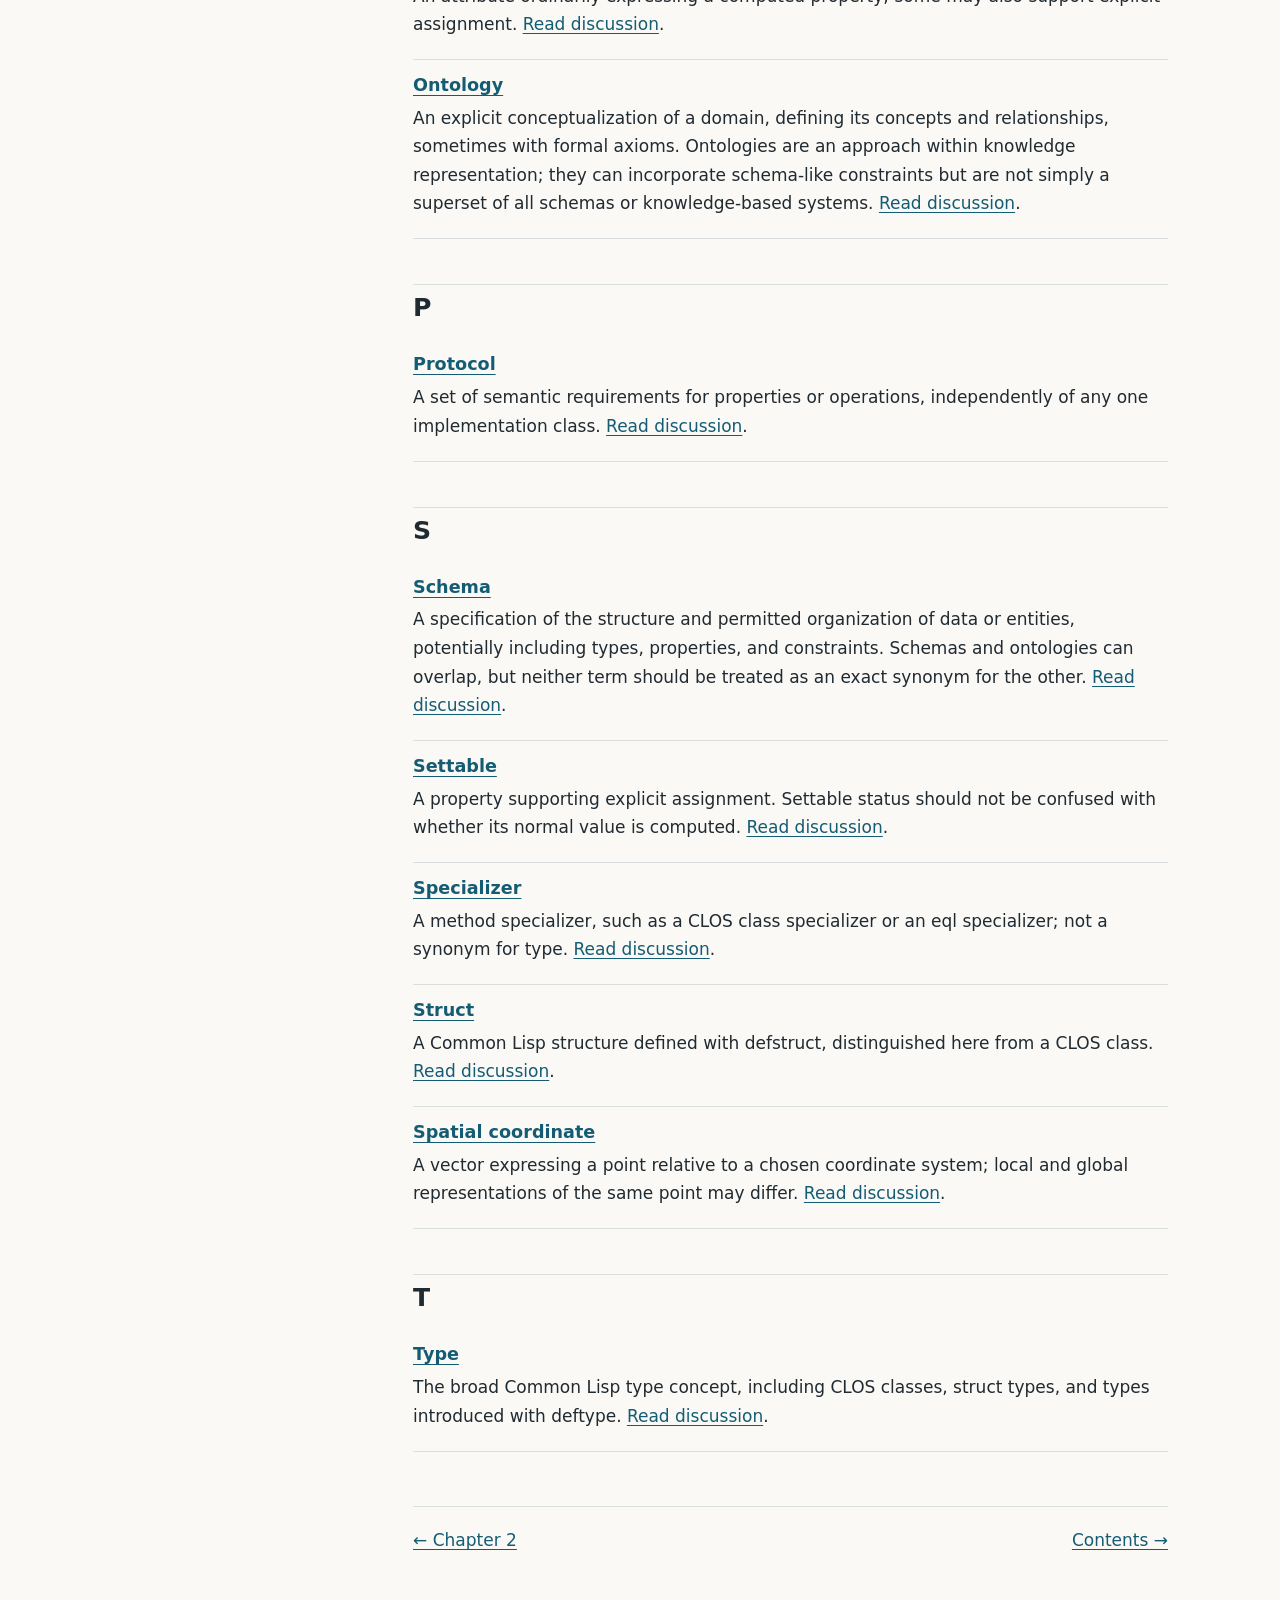
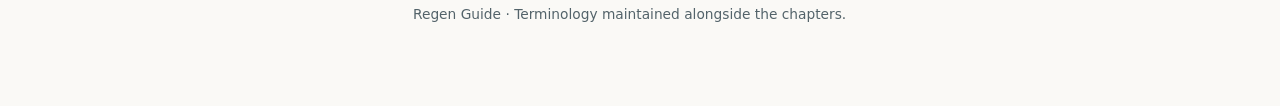
==== commit 269b4d83: "Index configuration terminology for Chapter 6" ====
--- a/glossary.html
+++ b/glossary.html
@@ -1 +1 @@
-<!doctype html><html lang="en"><head><meta charset="utf-8"><meta name="viewport" content="width=device-width,initial-scale=1"><meta name="description" content="Alphabetical terminology index for Regen generative programming"><title>Terminology Index · Regen Guide</title><link rel="stylesheet" href="assets/site.css"></head><body><a class="skip" href="#content">Skip to content</a><div class="layout"><aside class="sidebar" aria-label="Guide navigation"><a class="brand" href="index.html">Regen Guide</a><p class="subtitle">Generative programming with Common Lisp</p><nav class="links"><div class="nav-heading">Contents</div><a href="index.html">Overview</a><a href="chapters/01-generative-objects.html">1 · Generative Objects</a><a href="chapters/02-attribute-kinds-and-object-protocols.html">2 · Attribute Kinds and Object Protocols</a><a href="chapters/03-defining-generative-objects.html">3 · Defining Generative Objects</a><a href="chapters/04-spatial-organization.html">4 · Spatial Organization</a><a href="chapters/05-graphics-in-generative-objects.html">5 · Graphics in Generative Objects</a><a href="chapters/06-configurations.html">6 · Configurations</a><a href="glossary.html" aria-current="page">Terminology index</a><div class="nav-heading">Reference</div><a href="#protocol">Protocols</a><a href="#input">Inputs</a><a href="#ordinary-attribute">Ordinary attributes</a><a href="#component">Components</a></nav></aside><main id="content"><header class="eyebrow">Reference</header><h1>Terminology Index</h1><p class="lead">Concise definitions with links to their discussion in the guide. Foundational notions such as declarative programming, design intent, knowledge-based engineering, ontology, and schema are distinguished from Regen features planned for future development.</p><nav aria-label="Alphabetical index" class="alphabet"><a href="#letter-A">A</a><a href="#letter-C">C</a><a href="#letter-D">D</a><a href="#letter-G">G</a><a href="#letter-I">I</a><a href="#letter-K">K</a><a href="#letter-L">L</a><a href="#letter-M">M</a><a href="#letter-N">N</a><a href="#letter-O">O</a><a href="#letter-P">P</a><a href="#letter-S">S</a><a href="#letter-T">T</a></nav><dl><h2 id="letter-A">A</h2><div class="definition term" id="attribute"><dt><a href="#attribute">Attribute</a></dt><dd>A named property of a generative object. The property's semantics need not prescribe how its value is obtained. <a href="chapters/02-attribute-kinds-and-object-protocols.html#2-1">Read discussion</a>.</dd></div><div class="definition term" id="attribute-kind"><dt><a href="#attribute-kind">Attribute kind</a></dt><dd>A category of attribute with its own semantics. Inputs, ordinary attributes, and components are three essential kinds in generative Regen objects, but the system is extensible and may have many more kinds. Do not confuse attribute kind with a Common Lisp type. <a href="chapters/02-attribute-kinds-and-object-protocols.html#2-1">Read discussion</a>.</dd></div><h2 id="letter-C">C</h2><div class="definition term" id="class"><dt><a href="#class">Class</a></dt><dd>Specifically, a CLOS class. The broader term type includes classes and other Common Lisp types. <a href="chapters/01-generative-objects.html#1-5">Read discussion</a>.</dd></div><div class="definition term" id="component"><dt><a href="#component">Component</a></dt><dd>An attribute specifying a child generative object, its class, or relevant values. Not an ECS component. <a href="chapters/02-attribute-kinds-and-object-protocols.html#2-4">Read discussion</a>.</dd></div><div class="definition term" id="composition"><dt><a href="#composition">Composition</a></dt><dd>Constructing a larger object from distinct constituent objects rather than specializing a single class. <a href="chapters/03-defining-generative-objects.html#3-5">Read discussion</a>.</dd></div><div class="definition term" id="computed-value"><dt><a href="#computed-value">Computed value</a></dt><dd>A value obtained by evaluating an attribute expression, distinguished from an explicitly assigned value. <a href="chapters/02-attribute-kinds-and-object-protocols.html#2-3">Read discussion</a>.</dd></div><h2 id="letter-D">D</h2><div class="definition term" id="defobject"><dt><a href="#defobject"><code>defobject</code></a></dt><dd>The Regen/Adhoc form for defining a generative CLOS class, its direct superclasses, and declarative attributes or components. <a href="chapters/03-defining-generative-objects.html#3-1">Read discussion</a>.</dd></div><div class="definition term" id="declarative-programming"><dt><a href="#declarative-programming">Declarative programming</a></dt><dd>A programming approach that expresses required properties, relationships, or results rather than explicitly orchestrating every computation step. Declarative expressions may still invoke procedural computations. <a href="chapters/01-generative-objects.html#1-2">Read discussion</a>.</dd></div><div class="definition term" id="dependency-graph"><dt><a href="#dependency-graph">Dependency graph</a></dt><dd>The graph of computational dependencies between attributes. Distinct from the hierarchy of component instances. A deeper treatment is planned. <a href="chapters/01-generative-objects.html#1-4">Read discussion</a>.</dd></div><div class="definition term" id="design-intent"><dt><a href="#design-intent">Design intent</a></dt><dd>The purpose, requirements, rationale, constraints, and relationships that explain why a design is organized as it is and how it should respond to change. Making design intent explicitly representable and inspectable is a subject for deeper treatment in the Regen Guide; no new intent API is asserted here. <a href="chapters/01-generative-objects.html#1-2">Read discussion</a>.</dd></div><h2 id="letter-G">G</h2><div class="definition term" id="generative-composition"><dt><a href="#generative-composition">Generative composition</a></dt><dd>Specifying nested generative objects as part of a generative definition, including relationships that determine their properties. <a href="chapters/01-generative-objects.html#1-4">Read discussion</a>.</dd></div><div class="definition term" id="generative-object"><dt><a href="#generative-object">Generative object</a></dt><dd>An object defined through declarative properties and relationships that determine its properties and potentially its child objects. <a href="chapters/01-generative-objects.html#1-1">Read discussion</a>.</dd></div><h2 id="letter-I">I</h2><div class="definition term" id="image-based-development"><dt><a href="#image-based-development">Image-based development</a></dt><dd>A development approach centered on a persistent, running language image containing objects, definitions, and program state. The image can be inspected and modified interactively and, where supported, saved and resumed. Common Lisp systems such as SBCL support this workflow. Closely related to, but not identical with, a <a href="#live-environment">live programming environment</a>: a live environment emphasizes immediate interaction and feedback, while image-based development emphasizes the continuity of the running computational state.</dd></div><div class="definition term" id="inheritance"><dt><a href="#inheritance">Inheritance</a></dt><dd>Reuse or specialization through CLOS class relationships; different from component composition or semantic protocol conformance. <a href="chapters/03-defining-generative-objects.html#3-5">Read discussion</a>.</dd></div><div class="definition term" id="input"><dt><a href="#input">Input</a></dt><dd>An attribute serving as a starting point for computations. Optional inputs can use their defining expression until assigned. <a href="chapters/02-attribute-kinds-and-object-protocols.html#2-2">Read discussion</a>.</dd></div><div class="definition term" id="instance-hierarchy"><dt><a href="#instance-hierarchy">Instance hierarchy</a></dt><dd>The parent/child structure of constituent generative objects; not the same as computational attribute dependencies. <a href="chapters/01-generative-objects.html#1-4">Read discussion</a>.</dd></div><h2 id="letter-K">K</h2><div class="definition term" id="knowledge-based-engineering"><dt><a href="#knowledge-based-engineering">Knowledge-based engineering (KBE)</a></dt><dd>The use of explicit engineering knowledge, rules, relationships, and computational models to automate, configure, evaluate, or modify engineering designs. It is an application area of knowledge-based systems. <a href="chapters/01-generative-objects.html#1-5">Read discussion</a>.</dd></div><div class="definition term" id="knowledge-based-system"><dt><a href="#knowledge-based-system">Knowledge-based system</a></dt><dd>A computational system that uses represented domain knowledge to support reasoning, decisions, or action. Regen is framed as a knowledge-based system for generative engineering. <a href="chapters/01-generative-objects.html#1-5">Read discussion</a>.</dd></div><div class="definition term" id="knowledge-representation"><dt><a href="#knowledge-representation">Knowledge representation</a></dt><dd>The field and practice of encoding concepts, facts, relationships, and rules in forms suitable for computational use. Knowledge-based systems apply knowledge-representation techniques; the two are not literal set-theoretic subsets. <a href="chapters/01-generative-objects.html#1-5">Read discussion</a>.</dd></div><h2 id="letter-L">L</h2><div class="definition term" id="live-environment"><dt><a href="#live-environment">Live programming environment</a></dt><dd>A running environment where objects and definitions can be inspected, revised, and reevaluated during development, often with immediate feedback. See also <a href="#image-based-development">image-based development</a>, a related approach emphasizing a persistent computational image and the ability to save and resume its state. <a href="chapters/01-generative-objects.html#1-6">Read discussion</a>.</dd></div><h2 id="letter-M">M</h2><div class="definition term" id="metaclass"><dt><a href="#metaclass">Metaclass</a></dt><dd>A CLOS class whose instances are classes. Detailed MOP topics are deferred to advanced chapters. <a href="chapters/01-generative-objects.html#1-5">Read discussion</a>.</dd></div><h2 id="letter-N">N</h2><div class="definition term" id="node-mixin"><dt><a href="#node-mixin"><code>node-mixin</code></a></dt><dd>A generative superclass in Adhoc's scene-graph library providing spatial inputs such as origin and rotation, and derived transformations. <a href="chapters/04-spatial-organization.html#4-1">Read discussion</a>.</dd></div><h2 id="letter-O">O</h2><div class="definition term" id="object-protocol"><dt><a href="#object-protocol">Object protocol</a></dt><dd>A semantic contract that can be satisfied by unrelated CLOS classes without requiring common inheritance. <a href="chapters/02-attribute-kinds-and-object-protocols.html#2-1">Read discussion</a>.</dd></div><div class="definition term" id="ordinary-attribute"><dt><a href="#ordinary-attribute">Ordinary attribute</a></dt><dd>An attribute ordinarily expressing a computed property; some may also support explicit assignment. <a href="chapters/02-attribute-kinds-and-object-protocols.html#2-3">Read discussion</a>.</dd></div><div class="definition term" id="ontology"><dt><a href="#ontology">Ontology</a></dt><dd>An explicit conceptualization of a domain, defining its concepts and relationships, sometimes with formal axioms. Ontologies are an approach within knowledge representation; they can incorporate schema-like constraints but are not simply a superset of all schemas or knowledge-based systems. <a href="chapters/01-generative-objects.html#1-5">Read discussion</a>.</dd></div><h2 id="letter-P">P</h2><div class="definition term" id="protocol"><dt><a href="#protocol">Protocol</a></dt><dd>A set of semantic requirements for properties or operations, independently of any one implementation class. <a href="chapters/02-attribute-kinds-and-object-protocols.html#2-1">Read discussion</a>.</dd></div><h2 id="letter-S">S</h2><div class="definition term" id="schema"><dt><a href="#schema">Schema</a></dt><dd>A specification of the structure and permitted organization of data or entities, potentially including types, properties, and constraints. Schemas and ontologies can overlap, but neither term should be treated as an exact synonym for the other. <a href="chapters/01-generative-objects.html#1-5">Read discussion</a>.</dd></div><div class="definition term" id="settable"><dt><a href="#settable">Settable</a></dt><dd>A property supporting explicit assignment. Settable status should not be confused with whether its normal value is computed. <a href="chapters/02-attribute-kinds-and-object-protocols.html#2-3">Read discussion</a>.</dd></div><div class="definition term" id="specializer"><dt><a href="#specializer">Specializer</a></dt><dd>A method specializer, such as a CLOS class specializer or an eql specializer; not a synonym for type. <a href="chapters/01-generative-objects.html#1-5">Read discussion</a>.</dd></div><div class="definition term" id="struct"><dt><a href="#struct">Struct</a></dt><dd>A Common Lisp structure defined with defstruct, distinguished here from a CLOS class. <a href="chapters/01-generative-objects.html#1-5">Read discussion</a>.</dd></div><div class="definition term" id="spatial-coordinate"><dt><a href="#spatial-coordinate">Spatial coordinate</a></dt><dd>A vector expressing a point relative to a chosen coordinate system; local and global representations of the same point may differ. <a href="chapters/04-spatial-organization.html#4-5">Read discussion</a>.</dd></div><h2 id="letter-T">T</h2><div class="definition term" id="type"><dt><a href="#type">Type</a></dt><dd>The broad Common Lisp type concept, including CLOS classes, struct types, and types introduced with deftype. <a href="chapters/01-generative-objects.html#1-5">Read discussion</a>.</dd></div></dl><nav class="bottomnav" aria-label="Site navigation"><a href="chapters/02-attribute-kinds-and-object-protocols.html">← Chapter 2</a><a href="index.html">Contents →</a></nav><footer>Regen Guide · Terminology maintained alongside the chapters.</footer></main></div></body></html>+<!doctype html><html lang="en"><head><meta charset="utf-8"><meta name="viewport" content="width=device-width,initial-scale=1"><meta name="description" content="Alphabetical terminology index for Regen generative programming"><title>Terminology Index · Regen Guide</title><link rel="stylesheet" href="assets/site.css"></head><body><a class="skip" href="#content">Skip to content</a><div class="layout"><aside class="sidebar" aria-label="Guide navigation"><a class="brand" href="index.html">Regen Guide</a><p class="subtitle">Generative programming with Common Lisp</p><nav class="links"><div class="nav-heading">Contents</div><a href="index.html">Overview</a><a href="chapters/01-generative-objects.html">1 · Generative Objects</a><a href="chapters/02-attribute-kinds-and-object-protocols.html">2 · Attribute Kinds and Object Protocols</a><a href="chapters/03-defining-generative-objects.html">3 · Defining Generative Objects</a><a href="chapters/04-spatial-organization.html">4 · Spatial Organization</a><a href="chapters/05-graphics-in-generative-objects.html">5 · Graphics in Generative Objects</a><a href="chapters/06-configurations.html">6 · Configurations</a><a href="glossary.html" aria-current="page">Terminology index</a><div class="nav-heading">Reference</div><a href="#protocol">Protocols</a><a href="#input">Inputs</a><a href="#ordinary-attribute">Ordinary attributes</a><a href="#component">Components</a></nav></aside><main id="content"><header class="eyebrow">Reference</header><h1>Terminology Index</h1><p class="lead">Concise definitions with links to their discussion in the guide. Foundational notions such as declarative programming, design intent, knowledge-based engineering, ontology, and schema are distinguished from Regen features planned for future development.</p><nav aria-label="Alphabetical index" class="alphabet"><a href="#letter-A">A</a><a href="#letter-C">C</a><a href="#letter-D">D</a><a href="#letter-G">G</a><a href="#letter-I">I</a><a href="#letter-K">K</a><a href="#letter-L">L</a><a href="#letter-M">M</a><a href="#letter-N">N</a><a href="#letter-O">O</a><a href="#letter-P">P</a><a href="#letter-S">S</a><a href="#letter-T">T</a></nav><dl><h2 id="letter-A">A</h2><div class="definition term" id="attribute"><dt><a href="#attribute">Attribute</a></dt><dd>A named property of a generative object. The property's semantics need not prescribe how its value is obtained. <a href="chapters/02-attribute-kinds-and-object-protocols.html#2-1">Read discussion</a>.</dd></div><div class="definition term" id="attribute-kind"><dt><a href="#attribute-kind">Attribute kind</a></dt><dd>A category of attribute with its own semantics. Inputs, ordinary attributes, and components are three essential kinds in generative Regen objects, but the system is extensible and may have many more kinds. Do not confuse attribute kind with a Common Lisp type. <a href="chapters/02-attribute-kinds-and-object-protocols.html#2-1">Read discussion</a>.</dd></div><h2 id="letter-C">C</h2><div class="definition term" id="class"><dt><a href="#class">Class</a></dt><dd>Specifically, a CLOS class. The broader term type includes classes and other Common Lisp types. <a href="chapters/01-generative-objects.html#1-5">Read discussion</a>.</dd></div><div class="definition term" id="component"><dt><a href="#component">Component</a></dt><dd>An attribute specifying a child generative object, its class, or relevant values. Not an ECS component. <a href="chapters/02-attribute-kinds-and-object-protocols.html#2-4">Read discussion</a>.</dd></div><div class="definition term" id="composition"><dt><a href="#composition">Composition</a></dt><dd>Constructing a larger object from distinct constituent objects rather than specializing a single class. <a href="chapters/03-defining-generative-objects.html#3-5">Read discussion</a>.</dd></div><div class="definition term" id="configuration"><dt><a href="#configuration">Configuration</a></dt><dd>A choice of composition or component class determined by generative expressions, potentially changing which kind of child object occupies a component position. <a href="chapters/06-configurations.html#6-3">Read discussion</a>.</dd></div><div class="definition term" id="computed-value"><dt><a href="#computed-value">Computed value</a></dt><dd>A value obtained by evaluating an attribute expression, distinguished from an explicitly assigned value. <a href="chapters/02-attribute-kinds-and-object-protocols.html#2-3">Read discussion</a>.</dd></div><h2 id="letter-D">D</h2><div class="definition term" id="defobject"><dt><a href="#defobject"><code>defobject</code></a></dt><dd>The Regen/Adhoc form for defining a generative CLOS class, its direct superclasses, and declarative attributes or components. <a href="chapters/03-defining-generative-objects.html#3-1">Read discussion</a>.</dd></div><div class="definition term" id="declarative-programming"><dt><a href="#declarative-programming">Declarative programming</a></dt><dd>A programming approach that expresses required properties, relationships, or results rather than explicitly orchestrating every computation step. Declarative expressions may still invoke procedural computations. <a href="chapters/01-generative-objects.html#1-2">Read discussion</a>.</dd></div><div class="definition term" id="dependency-graph"><dt><a href="#dependency-graph">Dependency graph</a></dt><dd>The graph of computational dependencies between attributes. Distinct from the hierarchy of component instances. A deeper treatment is planned. <a href="chapters/01-generative-objects.html#1-4">Read discussion</a>.</dd></div><div class="definition term" id="design-intent"><dt><a href="#design-intent">Design intent</a></dt><dd>The purpose, requirements, rationale, constraints, and relationships that explain why a design is organized as it is and how it should respond to change. Making design intent explicitly representable and inspectable is a subject for deeper treatment in the Regen Guide; no new intent API is asserted here. <a href="chapters/01-generative-objects.html#1-2">Read discussion</a>.</dd></div><h2 id="letter-G">G</h2><div class="definition term" id="generative-composition"><dt><a href="#generative-composition">Generative composition</a></dt><dd>Specifying nested generative objects as part of a generative definition, including relationships that determine their properties. <a href="chapters/01-generative-objects.html#1-4">Read discussion</a>.</dd></div><div class="definition term" id="generative-object"><dt><a href="#generative-object">Generative object</a></dt><dd>An object defined through declarative properties and relationships that determine its properties and potentially its child objects. <a href="chapters/01-generative-objects.html#1-1">Read discussion</a>.</dd></div><h2 id="letter-I">I</h2><div class="definition term" id="image-based-development"><dt><a href="#image-based-development">Image-based development</a></dt><dd>A development approach centered on a persistent, running language image containing objects, definitions, and program state. The image can be inspected and modified interactively and, where supported, saved and resumed. Common Lisp systems such as SBCL support this workflow. Closely related to, but not identical with, a <a href="#live-environment">live programming environment</a>: a live environment emphasizes immediate interaction and feedback, while image-based development emphasizes the continuity of the running computational state.</dd></div><div class="definition term" id="inheritance"><dt><a href="#inheritance">Inheritance</a></dt><dd>Reuse or specialization through CLOS class relationships; different from component composition or semantic protocol conformance. <a href="chapters/03-defining-generative-objects.html#3-5">Read discussion</a>.</dd></div><div class="definition term" id="input"><dt><a href="#input">Input</a></dt><dd>An attribute serving as a starting point for computations. Optional inputs can use their defining expression until assigned. <a href="chapters/02-attribute-kinds-and-object-protocols.html#2-2">Read discussion</a>.</dd></div><div class="definition term" id="instance-hierarchy"><dt><a href="#instance-hierarchy">Instance hierarchy</a></dt><dd>The parent/child structure of constituent generative objects; not the same as computational attribute dependencies. <a href="chapters/01-generative-objects.html#1-4">Read discussion</a>.</dd></div><h2 id="letter-K">K</h2><div class="definition term" id="knowledge-based-engineering"><dt><a href="#knowledge-based-engineering">Knowledge-based engineering (KBE)</a></dt><dd>The use of explicit engineering knowledge, rules, relationships, and computational models to automate, configure, evaluate, or modify engineering designs. It is an application area of knowledge-based systems. <a href="chapters/01-generative-objects.html#1-5">Read discussion</a>.</dd></div><div class="definition term" id="knowledge-based-system"><dt><a href="#knowledge-based-system">Knowledge-based system</a></dt><dd>A computational system that uses represented domain knowledge to support reasoning, decisions, or action. Regen is framed as a knowledge-based system for generative engineering. <a href="chapters/01-generative-objects.html#1-5">Read discussion</a>.</dd></div><div class="definition term" id="knowledge-representation"><dt><a href="#knowledge-representation">Knowledge representation</a></dt><dd>The field and practice of encoding concepts, facts, relationships, and rules in forms suitable for computational use. Knowledge-based systems apply knowledge-representation techniques; the two are not literal set-theoretic subsets. <a href="chapters/01-generative-objects.html#1-5">Read discussion</a>.</dd></div><h2 id="letter-L">L</h2><div class="definition term" id="live-environment"><dt><a href="#live-environment">Live programming environment</a></dt><dd>A running environment where objects and definitions can be inspected, revised, and reevaluated during development, often with immediate feedback. See also <a href="#image-based-development">image-based development</a>, a related approach emphasizing a persistent computational image and the ability to save and resume its state. <a href="chapters/01-generative-objects.html#1-6">Read discussion</a>.</dd></div><h2 id="letter-M">M</h2><div class="definition term" id="metaclass"><dt><a href="#metaclass">Metaclass</a></dt><dd>A CLOS class whose instances are classes. Detailed MOP topics are deferred to advanced chapters. <a href="chapters/01-generative-objects.html#1-5">Read discussion</a>.</dd></div><h2 id="letter-N">N</h2><div class="definition term" id="node-mixin"><dt><a href="#node-mixin"><code>node-mixin</code></a></dt><dd>A generative superclass in Adhoc's scene-graph library providing spatial inputs such as origin and rotation, and derived transformations. <a href="chapters/04-spatial-organization.html#4-1">Read discussion</a>.</dd></div><h2 id="letter-O">O</h2><div class="definition term" id="object-protocol"><dt><a href="#object-protocol">Object protocol</a></dt><dd>A semantic contract that can be satisfied by unrelated CLOS classes without requiring common inheritance. <a href="chapters/02-attribute-kinds-and-object-protocols.html#2-1">Read discussion</a>.</dd></div><div class="definition term" id="ordinary-attribute"><dt><a href="#ordinary-attribute">Ordinary attribute</a></dt><dd>An attribute ordinarily expressing a computed property; some may also support explicit assignment. <a href="chapters/02-attribute-kinds-and-object-protocols.html#2-3">Read discussion</a>.</dd></div><div class="definition term" id="ontology"><dt><a href="#ontology">Ontology</a></dt><dd>An explicit conceptualization of a domain, defining its concepts and relationships, sometimes with formal axioms. Ontologies are an approach within knowledge representation; they can incorporate schema-like constraints but are not simply a superset of all schemas or knowledge-based systems. <a href="chapters/01-generative-objects.html#1-5">Read discussion</a>.</dd></div><h2 id="letter-P">P</h2><div class="definition term" id="protocol"><dt><a href="#protocol">Protocol</a></dt><dd>A set of semantic requirements for properties or operations, independently of any one implementation class. <a href="chapters/02-attribute-kinds-and-object-protocols.html#2-1">Read discussion</a>.</dd></div><h2 id="letter-S">S</h2><div class="definition term" id="schema"><dt><a href="#schema">Schema</a></dt><dd>A specification of the structure and permitted organization of data or entities, potentially including types, properties, and constraints. Schemas and ontologies can overlap, but neither term should be treated as an exact synonym for the other. <a href="chapters/01-generative-objects.html#1-5">Read discussion</a>.</dd></div><div class="definition term" id="settable"><dt><a href="#settable">Settable</a></dt><dd>A property supporting explicit assignment. Settable status should not be confused with whether its normal value is computed. <a href="chapters/02-attribute-kinds-and-object-protocols.html#2-3">Read discussion</a>.</dd></div><div class="definition term" id="specializer"><dt><a href="#specializer">Specializer</a></dt><dd>A method specializer, such as a CLOS class specializer or an eql specializer; not a synonym for type. <a href="chapters/01-generative-objects.html#1-5">Read discussion</a>.</dd></div><div class="definition term" id="struct"><dt><a href="#struct">Struct</a></dt><dd>A Common Lisp structure defined with defstruct, distinguished here from a CLOS class. <a href="chapters/01-generative-objects.html#1-5">Read discussion</a>.</dd></div><div class="definition term" id="spatial-coordinate"><dt><a href="#spatial-coordinate">Spatial coordinate</a></dt><dd>A vector expressing a point relative to a chosen coordinate system; local and global representations of the same point may differ. <a href="chapters/04-spatial-organization.html#4-5">Read discussion</a>.</dd></div><h2 id="letter-T">T</h2><div class="definition term" id="type"><dt><a href="#type">Type</a></dt><dd>The broad Common Lisp type concept, including CLOS classes, struct types, and types introduced with deftype. <a href="chapters/01-generative-objects.html#1-5">Read discussion</a>.</dd></div></dl><nav class="bottomnav" aria-label="Site navigation"><a href="chapters/02-attribute-kinds-and-object-protocols.html">← Chapter 2</a><a href="index.html">Contents →</a></nav><footer>Regen Guide · Terminology maintained alongside the chapters.</footer></main></div></body></html>
